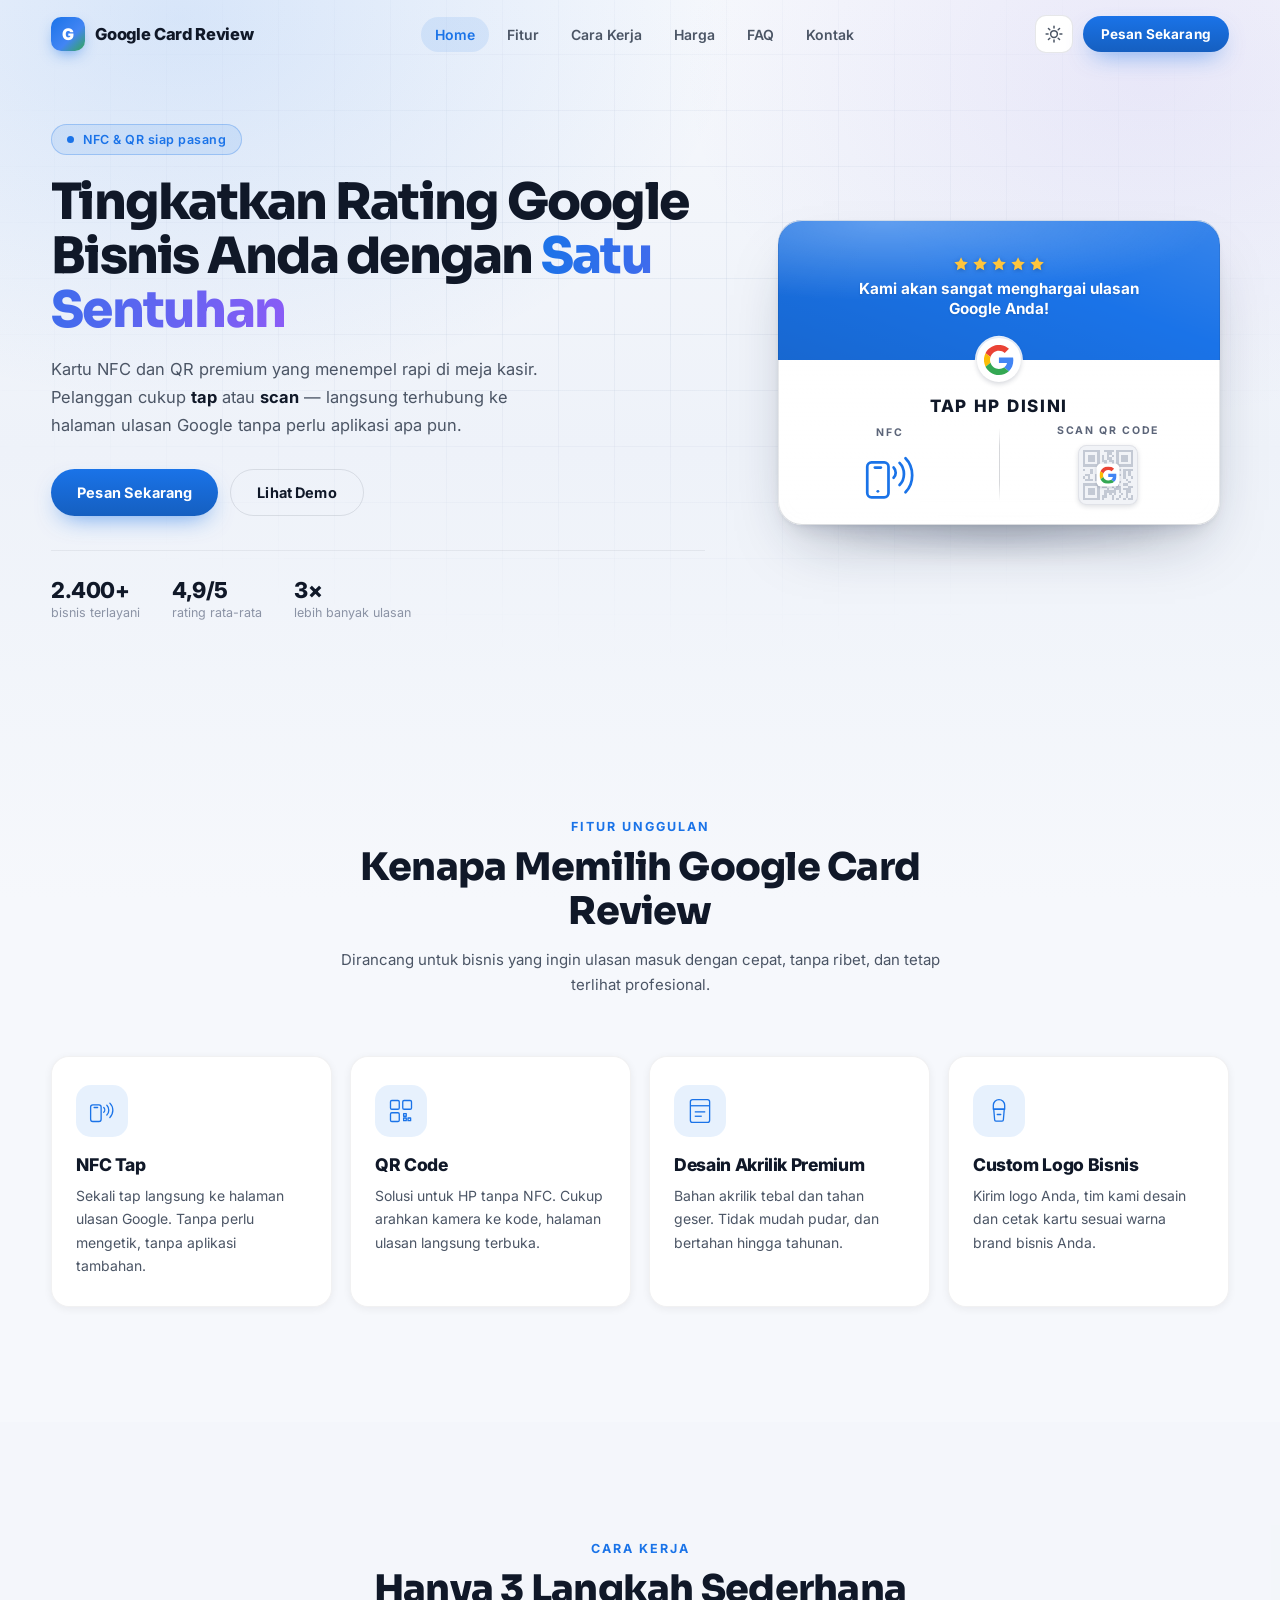
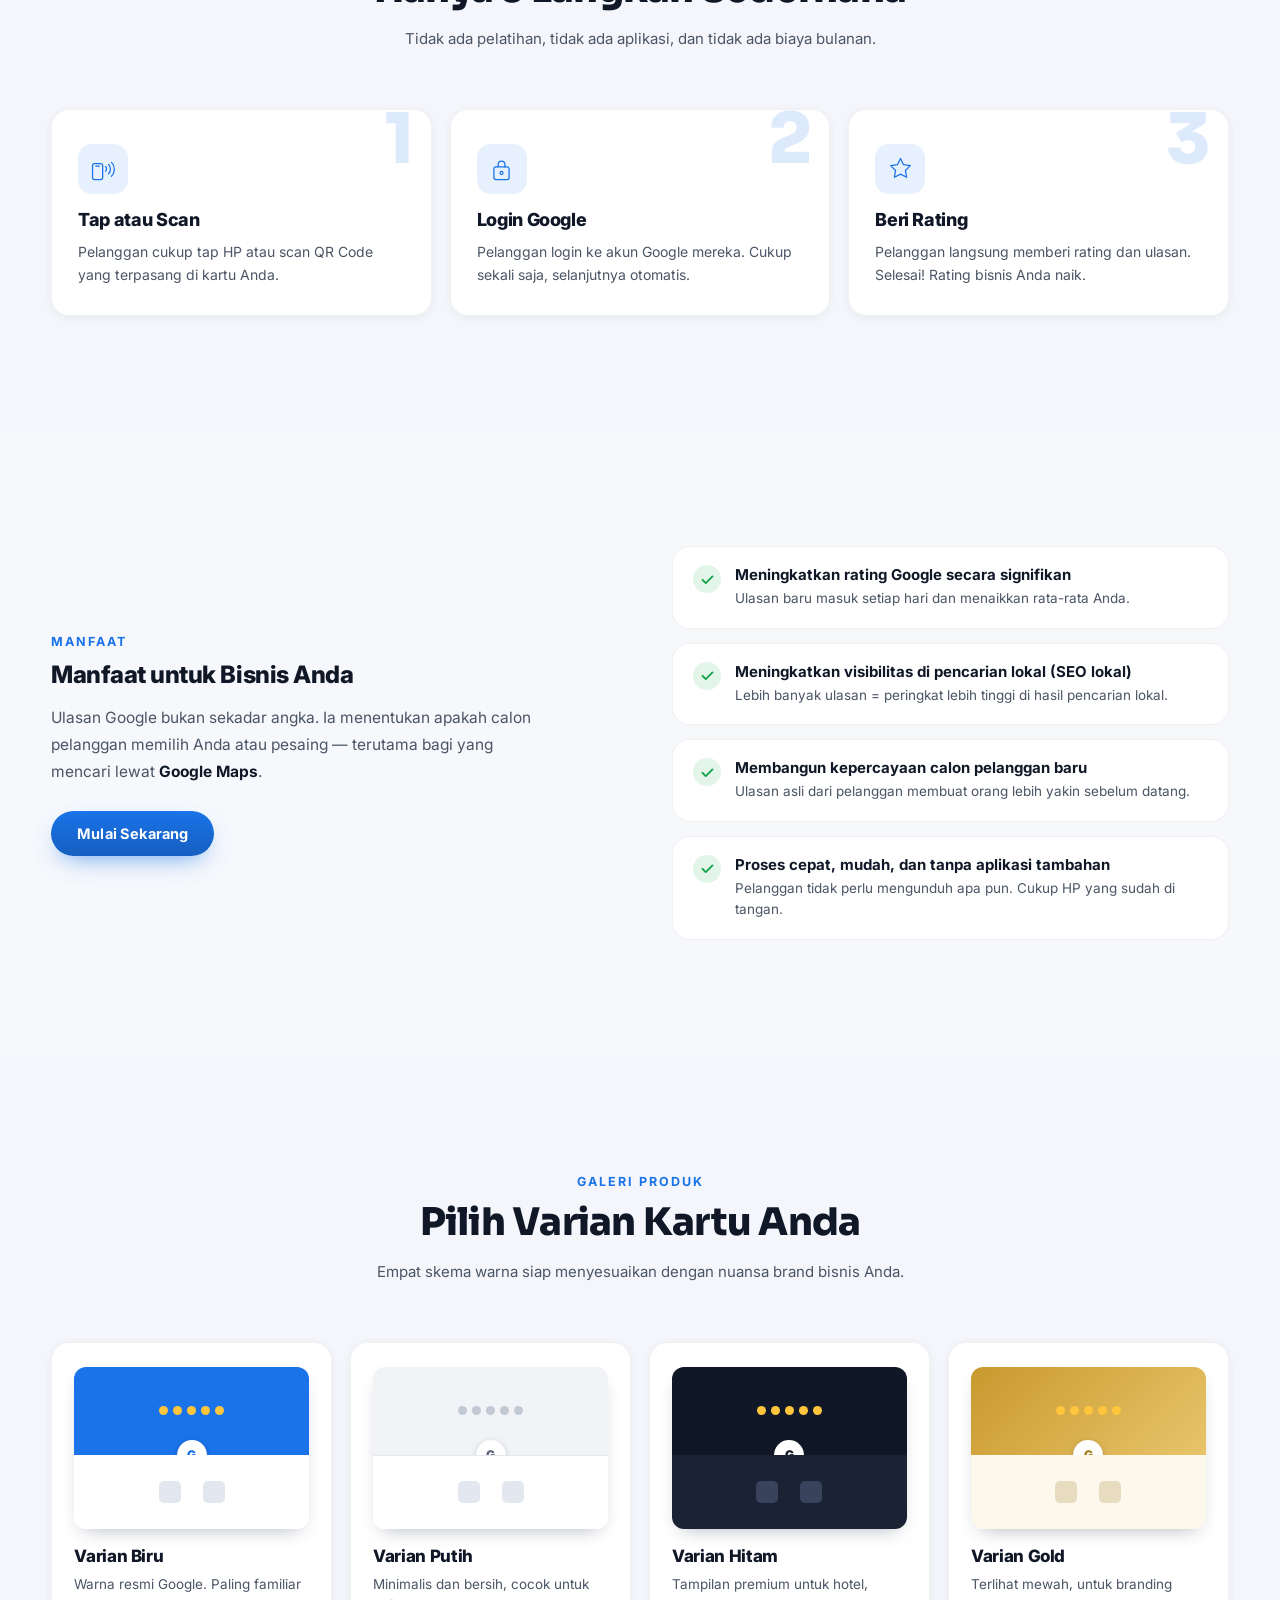
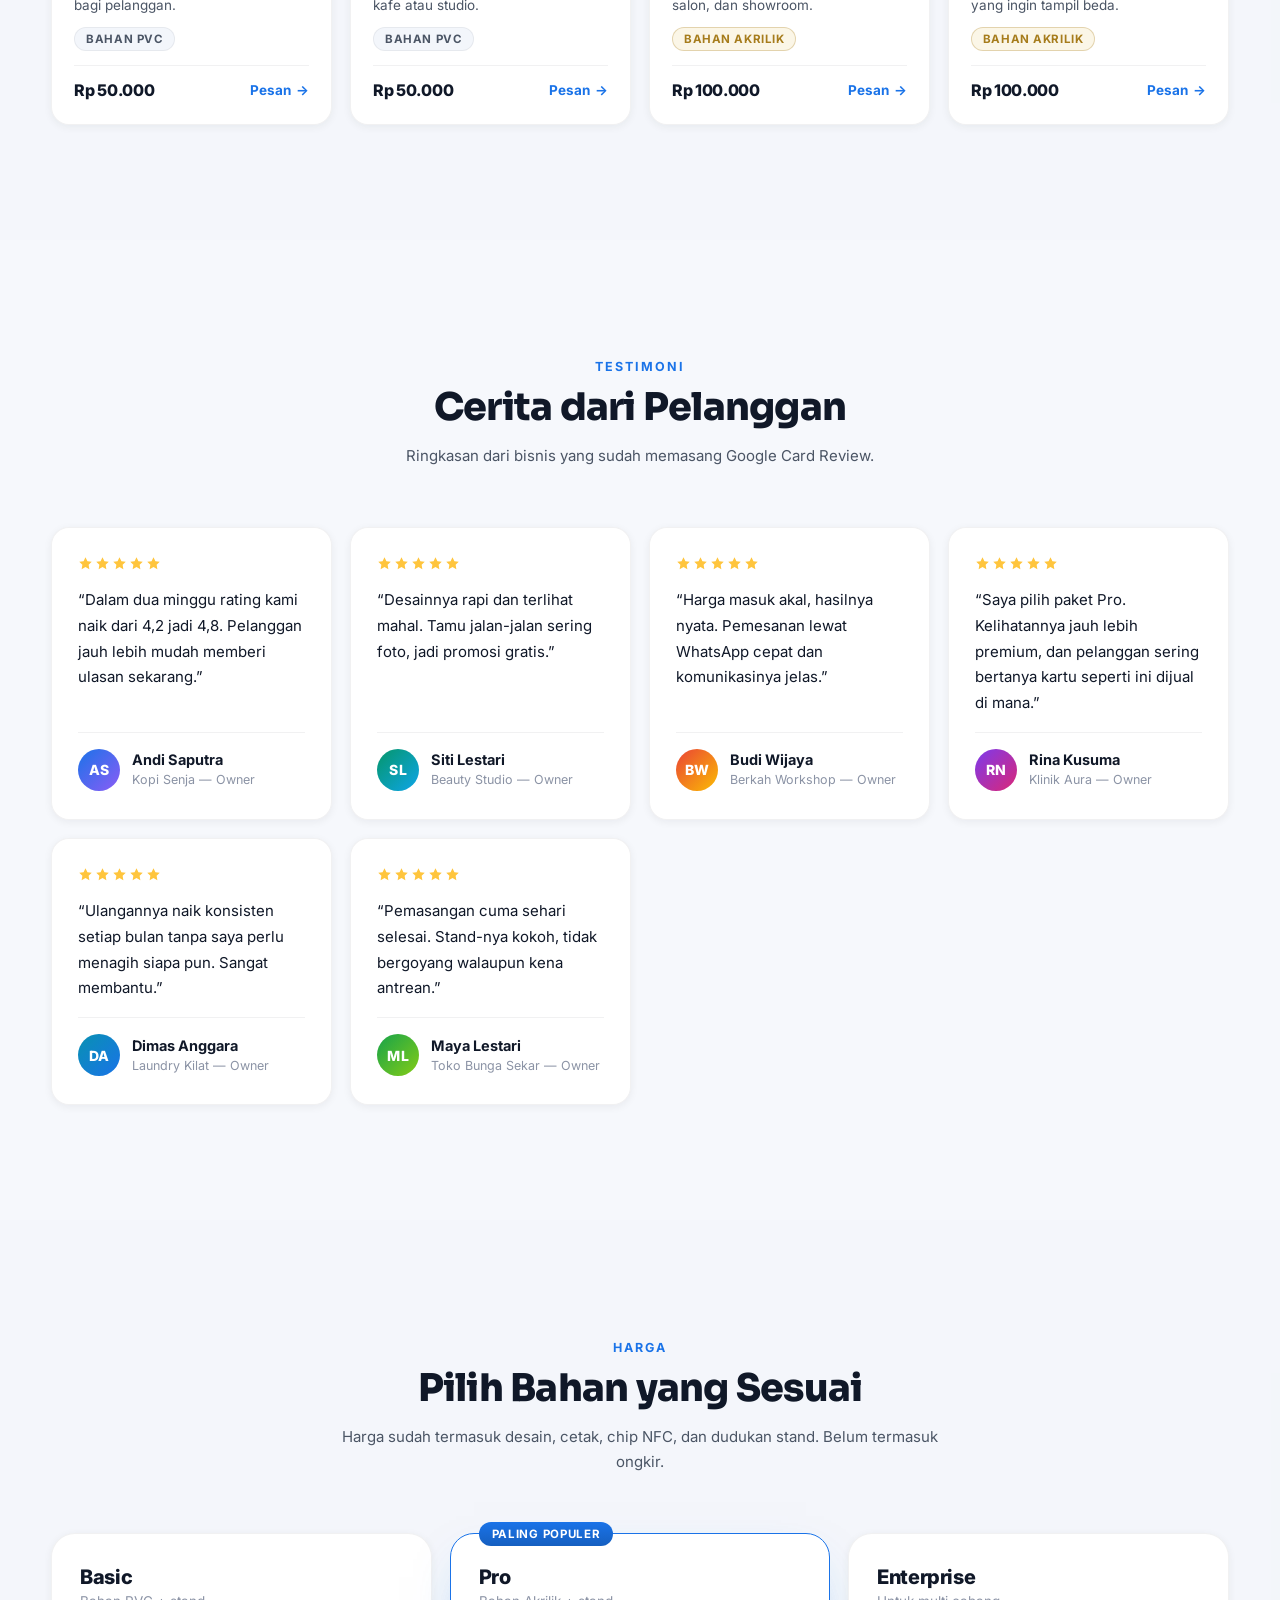
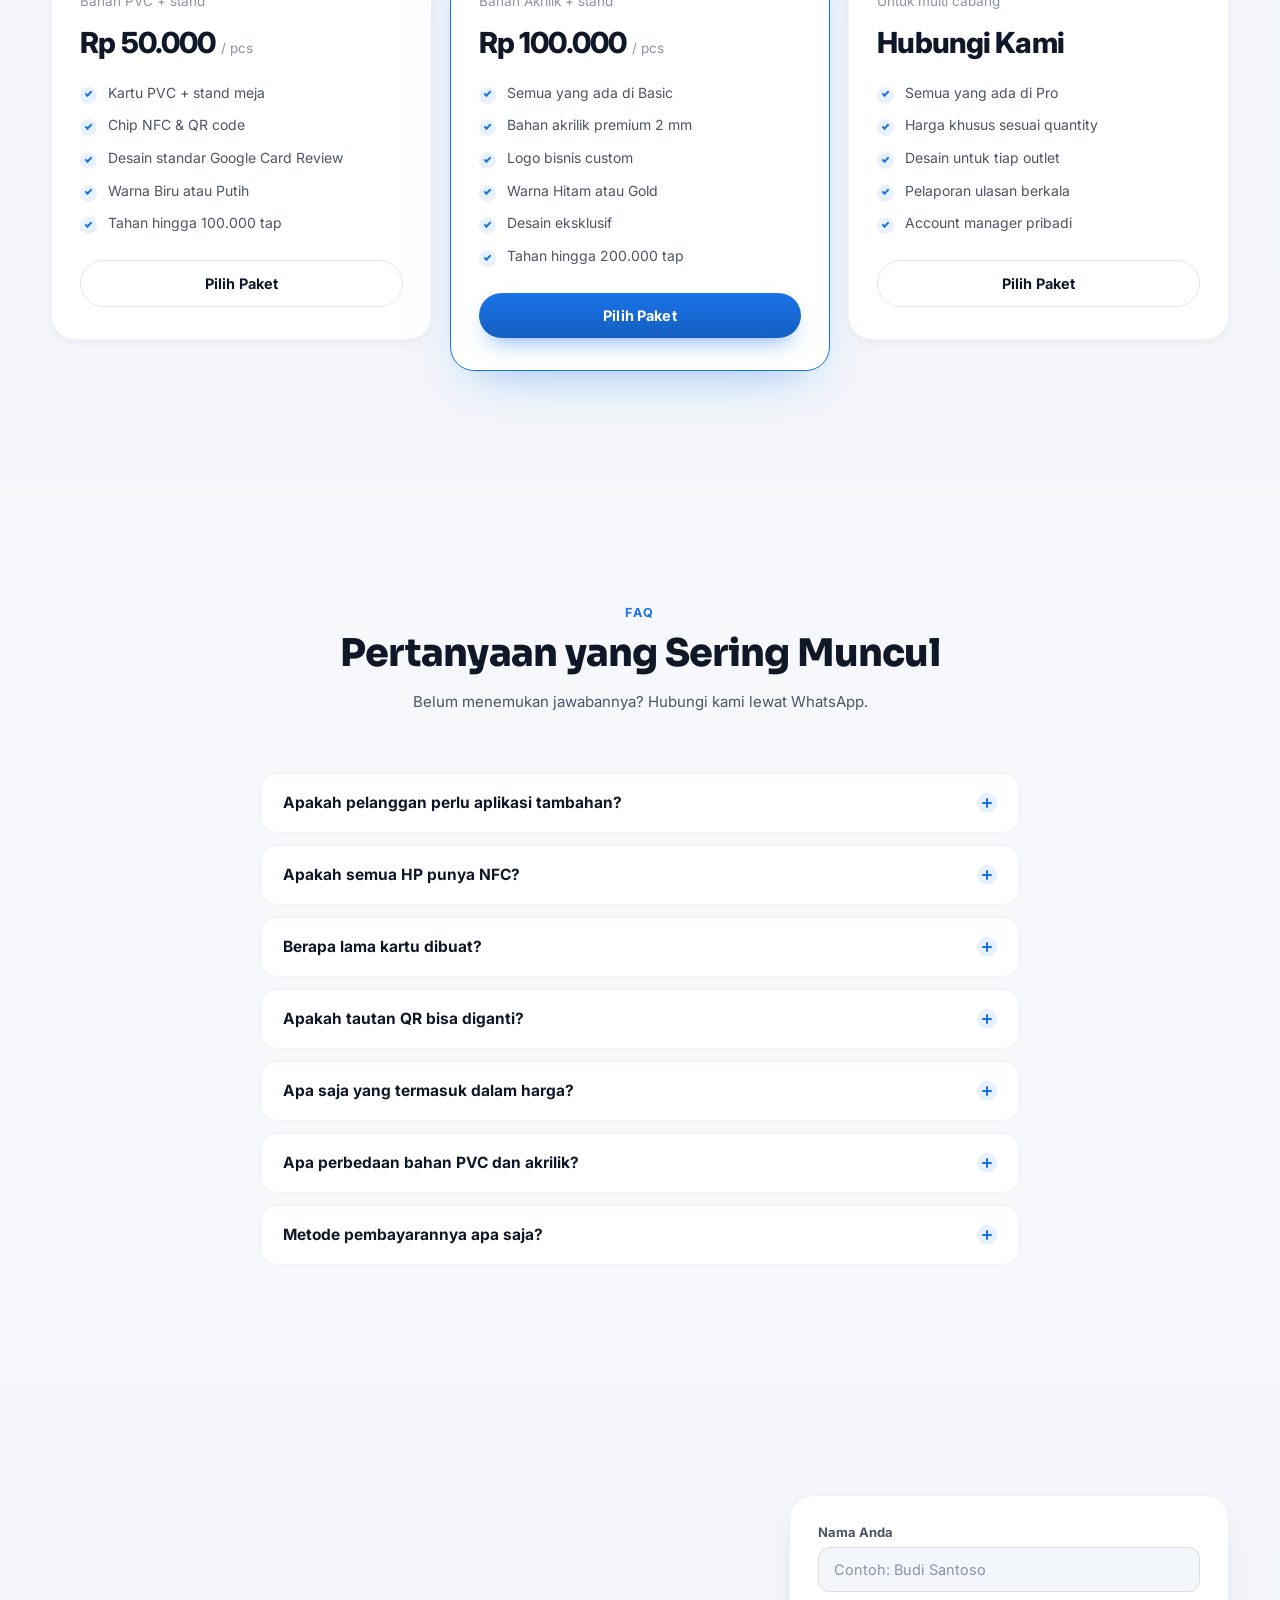
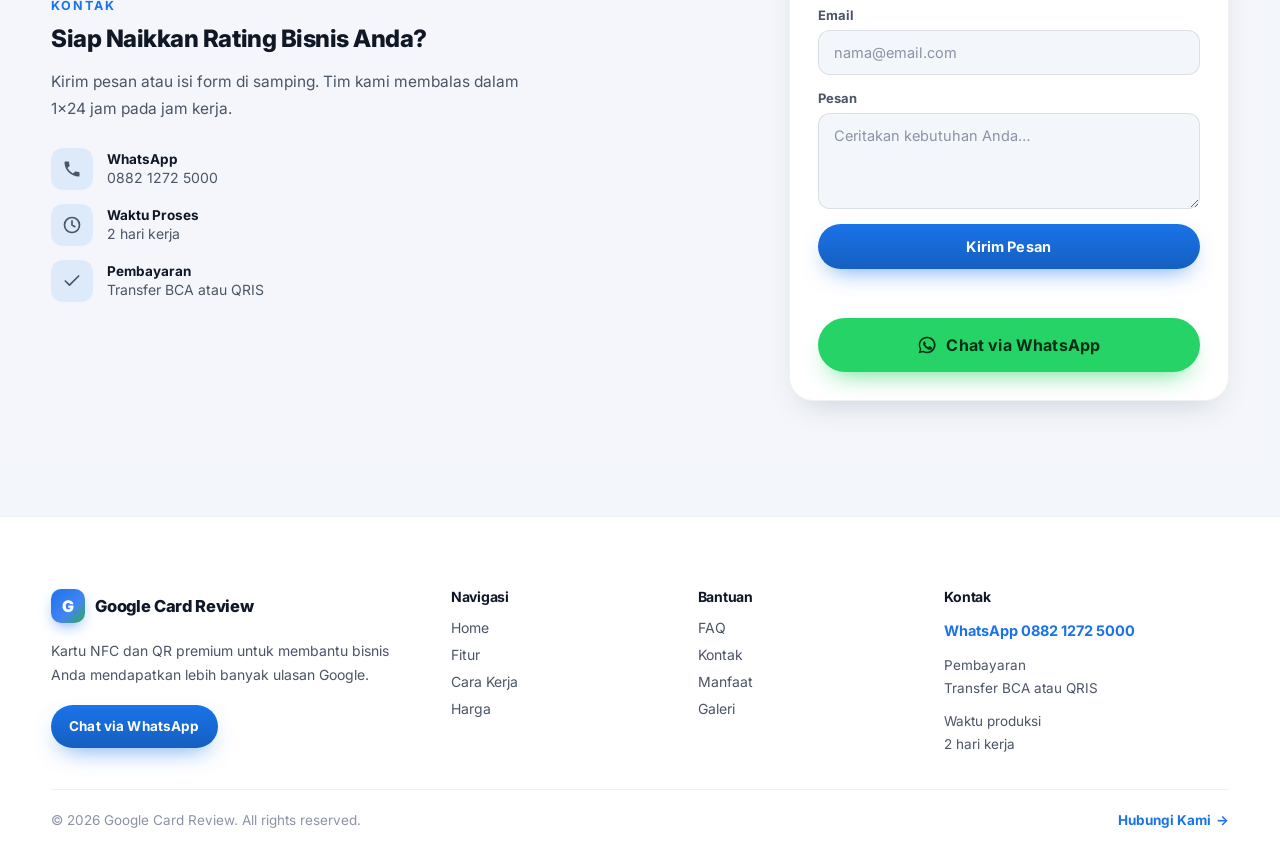
==== index.html @ 57047485 "Add files via upload" ====
<!DOCTYPE html>
<html lang="id" data-theme="light">
<head>
<meta charset="UTF-8" />
<meta name="viewport" content="width=device-width, initial-scale=1" />
<meta name="description" content="Google Card Review — kartu NFC dan QR untuk naikkan rating Google Bisnis Anda dengan satu tap." />
<meta name="theme-color" content="#1a73e8" />
<title>Google Card Review — Tingkatkan Rating Google Bisnis Anda dengan Satu Sentuhan</title>

<link rel="preconnect" href="https://fonts.googleapis.com" />
<link rel="preconnect" href="https://fonts.gstatic.com" crossorigin />
<link href="https://fonts.googleapis.com/css2?family=Inter:wght@400;500;600;700;800;900&family=Sora:wght@600;700;800&display=swap" rel="stylesheet" />
<link rel="stylesheet" href="style.css" />

<!-- Terapkan tema tersimpan sebelum halaman digambar, agar tidak ada kedipan -->
<script>
  (function () {
    try {
      var saved = localStorage.getItem("rc-theme");
      var dark  = window.matchMedia("(prefers-color-scheme: dark)").matches;
      document.documentElement.setAttribute("data-theme", saved || (dark ? "dark" : "light"));
    } catch (e) { /* biarkan default */ }
  })();
</script>
</head>
<body>

<!-- ================== LATAR ================== -->
<div class="bg" aria-hidden="true"><div class="bg__wash"></div><div class="bg__grid"></div></div>

<a class="skip" href="#home">Lompat ke konten utama</a>

<!-- ================== NAVBAR ================== -->
<header class="nav" id="nav">
  <div class="nav__inner">

    <a class="brand" href="#home">
      <span class="brand__mark" aria-hidden="true">G</span>
      <span class="brand__name">Google Card Review</span>
    </a>

    <nav class="nav__menu" id="navMenu" aria-label="Menu utama">
      <a href="#home">Home</a>
      <a href="#fitur">Fitur</a>
      <a href="#cara-kerja">Cara Kerja</a>
      <a href="#harga">Harga</a>
      <a href="#faq">FAQ</a>
      <a href="#kontak">Kontak</a>
    </nav>

    <div class="nav__actions">
      <button class="theme" id="themeToggle" type="button" aria-label="Ganti tema terang/gelap">
        <svg class="theme__sun" viewBox="0 0 24 24" aria-hidden="true">
          <circle cx="12" cy="12" r="4.5"/>
          <path d="M12 1.5v2.6M12 19.9v2.6M22.5 12h-2.6M4.1 12H1.5M19.4 4.6l-1.8 1.8M6.4 17.6l-1.8 1.8M19.4 19.4l-1.8-1.8M6.4 6.4L4.6 4.6"/>
        </svg>
        <svg class="theme__moon" viewBox="0 0 24 24" aria-hidden="true">
          <path d="M21 13.4A9 9 0 1 1 10.6 3a7 7 0 0 0 10.4 10.4z"/>
        </svg>
      </button>

      <a class="btn btn--primary btn--sm nav__cta"
         href="https://wa.me/6288212725000?text=Halo%20Google%20Card%20Review%2C%20saya%20ingin%20memesan%20kartu%20ulasan%20Google."
         target="_blank" rel="noopener">Pesan Sekarang</a>

      <button class="nav__burger" id="navBurger" type="button"
              aria-label="Buka menu" aria-expanded="false" aria-controls="navMenu">
        <span></span><span></span><span></span>
      </button>
    </div>

  </div>
</header>

<main>

<!-- ================== HERO ================== -->
<section class="hero" id="home">
  <div class="wrap hero__grid">

    <div class="hero__copy" data-reveal>
      <span class="tag">
        <span class="tag__dot" aria-hidden="true"></span>
        NFC &amp; QR siap pasang
      </span>

      <h1 class="hero__title">
        Tingkatkan Rating Google Bisnis Anda dengan
        <span class="grad">Satu Sentuhan</span>
      </h1>

      <p class="hero__sub">
        Kartu NFC dan QR premium yang menempel rapi di meja kasir. Pelanggan cukup
        <b>tap</b> atau <b>scan</b> — langsung terhubung ke halaman ulasan Google
        tanpa perlu aplikasi apa pun.
      </p>

      <div class="hero__cta">
        <a class="btn btn--primary"
           href="https://wa.me/6288212725000?text=Halo%20Google%20Card%20Review%2C%20saya%20ingin%20memesan%20kartu%20ulasan%20Google."
           target="_blank" rel="noopener">Pesan Sekarang</a>
        <a class="btn btn--ghost" href="#demo">Lihat Demo</a>
      </div>

      <ul class="hero__stats">
        <li><b>2.400+</b><span>bisnis terlayani</span></li>
        <li><b>4,9/5</b><span>rating rata-rata</span></li>
        <li><b>3×</b><span>lebih banyak ulasan</span></li>
      </ul>
    </div>

    <!-- ---------- KARTU 3D (struktur sama persis dengan versi terverifikasi) ---------- -->
    <div class="hero__stage" id="demo">
      <div class="tilt">
        <article class="card" id="card">
          <span class="cast" id="cast" aria-hidden="true"></span>

          <div class="card__sheet">

            <section class="part part--top">
              <span class="stars" aria-label="Rating 5 dari 5">
                <svg viewBox="0 0 24 24"><path d="M12 2l3.09 6.26L22 9.27l-5 4.87 1.18 6.88L12 17.77l-6.18 3.25L7 14.14 2 9.27l6.91-1.01z"/></svg>
                <svg viewBox="0 0 24 24"><path d="M12 2l3.09 6.26L22 9.27l-5 4.87 1.18 6.88L12 17.77l-6.18 3.25L7 14.14 2 9.27l6.91-1.01z"/></svg>
                <svg viewBox="0 0 24 24"><path d="M12 2l3.09 6.26L22 9.27l-5 4.87 1.18 6.88L12 17.77l-6.18 3.25L7 14.14 2 9.27l6.91-1.01z"/></svg>
                <svg viewBox="0 0 24 24"><path d="M12 2l3.09 6.26L22 9.27l-5 4.87 1.18 6.88L12 17.77l-6.18 3.25L7 14.14 2 9.27l6.91-1.01z"/></svg>
                <svg viewBox="0 0 24 24"><path d="M12 2l3.09 6.26L22 9.27l-5 4.87 1.18 6.88L12 17.77l-6.18 3.25L7 14.14 2 9.27l6.91-1.01z"/></svg>
              </span>
              <p class="lead">Kami akan sangat menghargai ulasan Google Anda!</p>
            </section>

            <span class="gbadge" aria-hidden="true">
              <svg viewBox="0 0 48 48">
                <path fill="#EA4335" d="M24 9.5c3.54 0 6.71 1.22 9.21 3.6l6.85-6.85C35.9 2.38 30.47 0 24 0 14.62 0 6.51 5.38 2.56 13.22l7.98 6.19C12.43 13.72 17.74 9.5 24 9.5z"/>
                <path fill="#4285F4" d="M46.98 24.55c0-1.57-.15-3.09-.38-4.55H24v9.02h12.94c-.58 2.96-2.26 5.48-4.78 7.18l7.73 6C44.45 38.05 46.98 31.91 46.98 24.55z"/>
                <path fill="#FBBC05" d="M10.53 28.59c-.48-1.45-.76-2.99-.76-4.59s.27-3.14.76-4.59l-7.98-6.19C.92 16.46 0 20.12 0 24c0 3.88.92 7.54 2.56 10.78l7.97-6.19z"/>
                <path fill="#34A853" d="M24 48c6.48 0 11.93-2.13 15.91-5.81l-7.73-6c-2.15 1.45-4.92 2.3-8.18 2.3-6.26 0-11.57-4.22-13.47-9.91l-7.98 6.19C6.51 42.62 14.62 48 24 48z"/>
              </svg>
            </span>

            <section class="part part--bottom">
              <h2 class="tap">Tap HP Disini</h2>
              <div class="options">
                <div class="opt">
                  <span class="opt__label">NFC</span>
                  <span class="opt__icon" aria-hidden="true">
                    <svg viewBox="0 0 64 64" fill="none" stroke="currentColor"
                         stroke-width="3.2" stroke-linecap="round" stroke-linejoin="round">
                      <rect x="5" y="17" width="25" height="41" rx="5"/>
                      <path d="M14 23h7"/>
                      <circle cx="17.5" cy="51" r="1.7" fill="currentColor" stroke="none"/>
                      <path d="M36 23c3.3 3.3 3.3 8.7 0 12"/>
                      <path d="M43 17.5c6.9 6.9 6.9 19.1 0 26"/>
                      <path d="M50 12c10.5 10.5 10.5 29.5 0 40"/>
                    </svg>
                  </span>
                </div>

                <span class="options__div" aria-hidden="true"></span>

                <div class="opt">
                  <span class="opt__label">Scan QR Code</span>
                  <span class="qr">
                    <svg class="qr__art" viewBox="0 0 21 21" shape-rendering="crispEdges" aria-hidden="true">
                      <path fill="currentColor" d="M0 0h1v1h-1zM1 0h1v1h-1zM2 0h1v1h-1zM3 0h1v1h-1zM4 0h1v1h-1zM5 0h1v1h-1zM6 0h1v1h-1zM9 0h1v1h-1zM10 0h1v1h-1zM11 0h1v1h-1zM12 0h1v1h-1zM14 0h1v1h-1zM15 0h1v1h-1zM16 0h1v1h-1zM17 0h1v1h-1zM18 0h1v1h-1zM19 0h1v1h-1zM20 0h1v1h-1zM0 1h1v1h-1zM6 1h1v1h-1zM10 1h1v1h-1zM11 1h1v1h-1zM14 1h1v1h-1zM20 1h1v1h-1zM0 2h1v1h-1zM2 2h1v1h-1zM3 2h1v1h-1zM4 2h1v1h-1zM6 2h1v1h-1zM8 2h1v1h-1zM10 2h1v1h-1zM12 2h1v1h-1zM14 2h1v1h-1zM16 2h1v1h-1zM17 2h1v1h-1zM18 2h1v1h-1zM20 2h1v1h-1zM0 3h1v1h-1zM2 3h1v1h-1zM3 3h1v1h-1zM4 3h1v1h-1zM6 3h1v1h-1zM8 3h1v1h-1zM10 3h1v1h-1zM11 3h1v1h-1zM14 3h1v1h-1zM16 3h1v1h-1zM17 3h1v1h-1zM18 3h1v1h-1zM20 3h1v1h-1zM0 4h1v1h-1zM2 4h1v1h-1zM3 4h1v1h-1zM4 4h1v1h-1zM6 4h1v1h-1zM8 4h1v1h-1zM9 4h1v1h-1zM11 4h1v1h-1zM12 4h1v1h-1zM14 4h1v1h-1zM16 4h1v1h-1zM17 4h1v1h-1zM18 4h1v1h-1zM20 4h1v1h-1zM0 5h1v1h-1zM6 5h1v1h-1zM9 5h1v1h-1zM12 5h1v1h-1zM14 5h1v1h-1zM20 5h1v1h-1zM0 6h1v1h-1zM1 6h1v1h-1zM2 6h1v1h-1zM3 6h1v1h-1zM4 6h1v1h-1zM5 6h1v1h-1zM6 6h1v1h-1zM8 6h1v1h-1zM10 6h1v1h-1zM12 6h1v1h-1zM14 6h1v1h-1zM15 6h1v1h-1zM16 6h1v1h-1zM17 6h1v1h-1zM18 6h1v1h-1zM19 6h1v1h-1zM20 6h1v1h-1zM10 7h1v1h-1zM11 7h1v1h-1zM12 7h1v1h-1zM0 8h1v1h-1zM3 8h1v1h-1zM6 8h1v1h-1zM9 8h1v1h-1zM10 8h1v1h-1zM12 8h1v1h-1zM13 8h1v1h-1zM14 8h1v1h-1zM15 8h1v1h-1zM17 8h1v1h-1zM18 8h1v1h-1zM19 8h1v1h-1zM20 8h1v1h-1zM3 9h1v1h-1zM7 9h1v1h-1zM8 9h1v1h-1zM9 9h1v1h-1zM10 9h1v1h-1zM13 9h1v1h-1zM17 9h1v1h-1zM19 9h1v1h-1zM1 10h1v1h-1zM2 10h1v1h-1zM5 10h1v1h-1zM6 10h1v1h-1zM8 10h1v1h-1zM13 10h1v1h-1zM14 10h1v1h-1zM15 10h1v1h-1zM17 10h1v1h-1zM19 10h1v1h-1zM0 11h1v1h-1zM2 11h1v1h-1zM5 11h1v1h-1zM8 11h1v1h-1zM10 11h1v1h-1zM13 11h1v1h-1zM17 11h1v1h-1zM20 11h1v1h-1zM1 12h1v1h-1zM2 12h1v1h-1zM3 12h1v1h-1zM5 12h1v1h-1zM6 12h1v1h-1zM7 12h1v1h-1zM10 12h1v1h-1zM12 12h1v1h-1zM13 12h1v1h-1zM18 12h1v1h-1zM11 13h1v1h-1zM12 13h1v1h-1zM13 13h1v1h-1zM15 13h1v1h-1zM19 13h1v1h-1zM0 14h1v1h-1zM1 14h1v1h-1zM2 14h1v1h-1zM3 14h1v1h-1zM4 14h1v1h-1zM5 14h1v1h-1zM6 14h1v1h-1zM8 14h1v1h-1zM9 14h1v1h-1zM13 14h1v1h-1zM14 14h1v1h-1zM17 14h1v1h-1zM18 14h1v1h-1zM0 15h1v1h-1zM6 15h1v1h-1zM8 15h1v1h-1zM9 15h1v1h-1zM12 15h1v1h-1zM14 15h1v1h-1zM15 15h1v1h-1zM19 15h1v1h-1zM20 15h1v1h-1zM0 16h1v1h-1zM2 16h1v1h-1zM3 16h1v1h-1zM4 16h1v1h-1zM6 16h1v1h-1zM10 16h1v1h-1zM13 16h1v1h-1zM14 16h1v1h-1zM15 16h1v1h-1zM17 16h1v1h-1zM18 16h1v1h-1zM19 16h1v1h-1zM0 17h1v1h-1zM2 17h1v1h-1zM3 17h1v1h-1zM4 17h1v1h-1zM6 17h1v1h-1zM9 17h1v1h-1zM10 17h1v1h-1zM11 17h1v1h-1zM12 17h1v1h-1zM13 17h1v1h-1zM15 17h1v1h-1zM18 17h1v1h-1zM19 17h1v1h-1zM0 18h1v1h-1zM2 18h1v1h-1zM3 18h1v1h-1zM4 18h1v1h-1zM6 18h1v1h-1zM9 18h1v1h-1zM11 18h1v1h-1zM13 18h1v1h-1zM16 18h1v1h-1zM18 18h1v1h-1zM0 19h1v1h-1zM6 19h1v1h-1zM8 19h1v1h-1zM9 19h1v1h-1zM12 19h1v1h-1zM15 19h1v1h-1zM18 19h1v1h-1zM20 19h1v1h-1zM0 20h1v1h-1zM1 20h1v1h-1zM2 20h1v1h-1zM3 20h1v1h-1zM4 20h1v1h-1zM5 20h1v1h-1zM6 20h1v1h-1zM8 20h1v1h-1zM12 20h1v1h-1zM14 20h1v1h-1zM17 20h1v1h-1zM19 20h1v1h-1zM20 20h1v1h-1z"/>
                    </svg>
                    <span class="qr__logo" aria-hidden="true">
                      <svg viewBox="0 0 48 48">
                        <path fill="#EA4335" d="M24 9.5c3.54 0 6.71 1.22 9.21 3.6l6.85-6.85C35.9 2.38 30.47 0 24 0 14.62 0 6.51 5.38 2.56 13.22l7.98 6.19C12.43 13.72 17.74 9.5 24 9.5z"/>
                        <path fill="#4285F4" d="M46.98 24.55c0-1.57-.15-3.09-.38-4.55H24v9.02h12.94c-.58 2.96-2.26 5.48-4.78 7.18l7.73 6C44.45 38.05 46.98 31.91 46.98 24.55z"/>
                        <path fill="#FBBC05" d="M10.53 28.59c-.48-1.45-.76-2.99-.76-4.59s.27-3.14.76-4.59l-7.98-6.19C.92 16.46 0 20.12 0 24c0 3.88.92 7.54 2.56 10.78l7.97-6.19z"/>
                        <path fill="#34A853" d="M24 48c6.48 0 11.93-2.13 15.91-5.81l-7.73-6c-2.15 1.45-4.92 2.3-8.18 2.3-6.26 0-11.57-4.22-13.47-9.91l-7.98 6.19C6.51 42.62 14.62 48 24 48z"/>
                      </svg>
                    </span>
                  </span>
                </div>
              </div>
            </section>

          </div>

          <span class="glare" aria-hidden="true"></span>
          <span class="edge"  aria-hidden="true"></span>
        </article>
      </div>
    </div>

  </div>
</section>


<!-- ================== FITUR ================== -->
<section class="section" id="fitur">
  <div class="wrap">
    <header class="sec-head" data-reveal>
      <span class="sec-kicker">Fitur Unggulan</span>
      <h2>Kenapa Memilih Google Card Review</h2>
      <p>Dirancang untuk bisnis yang ingin ulasan masuk dengan cepat, tanpa ribet, dan tetap terlihat profesional.</p>
    </header>

    <div class="cards-4">
      <article class="fcard" data-reveal>
        <span class="fcard__icon" aria-hidden="true">
          <svg viewBox="0 0 64 64" fill="none" stroke="currentColor" stroke-width="3" stroke-linecap="round" stroke-linejoin="round">
            <rect x="6" y="18" width="24" height="38" rx="5"/><path d="M14 24h8"/>
            <path d="M36 24c3 3 3 8 0 11"/><path d="M43 19c6 6 6 16 0 22"/><path d="M50 14c9 9 9 24 0 33"/>
          </svg>
        </span>
        <h3>NFC Tap</h3>
        <p>Sekali tap langsung ke halaman ulasan Google. Tanpa perlu mengetik, tanpa aplikasi tambahan.</p>
      </article>

      <article class="fcard" data-reveal data-delay="1">
        <span class="fcard__icon" aria-hidden="true">
          <svg viewBox="0 0 64 64" fill="none" stroke="currentColor" stroke-width="3" stroke-linejoin="round">
            <rect x="8" y="8" width="20" height="20" rx="3"/><rect x="36" y="8" width="20" height="20" rx="3"/>
            <rect x="8" y="36" width="20" height="20" rx="3"/>
            <rect x="38" y="38" width="6" height="6"/><rect x="48" y="48" width="6" height="6"/><rect x="38" y="48" width="6" height="6"/>
          </svg>
        </span>
        <h3>QR Code</h3>
        <p>Solusi untuk HP tanpa NFC. Cukup arahkan kamera ke kode, halaman ulasan langsung terbuka.</p>
      </article>

      <article class="fcard" data-reveal data-delay="2">
        <span class="fcard__icon" aria-hidden="true">
          <svg viewBox="0 0 64 64" fill="none" stroke="currentColor" stroke-width="3" stroke-linejoin="round">
            <rect x="10" y="6" width="44" height="52" rx="5"/><path d="M10 20h44"/><path d="M20 34h24"/><path d="M20 44h16"/>
          </svg>
        </span>
        <h3>Desain Akrilik Premium</h3>
        <p>Bahan akrilik tebal dan tahan geser. Tidak mudah pudar, dan bertahan hingga tahunan.</p>
      </article>

      <article class="fcard" data-reveal data-delay="3">
        <span class="fcard__icon" aria-hidden="true">
          <svg viewBox="0 0 64 64" fill="none" stroke="currentColor" stroke-width="3" stroke-linecap="round" stroke-linejoin="round">
            <path d="M32 6a13 13 0 0 1 13 13v9h-26v-9A13 13 0 0 1 32 6z"/><path d="M20 28h24l-2 24a3 3 0 0 1-3 3H25a3 3 0 0 1-3-3z"/>
            <path d="M28 40h8"/>
          </svg>
        </span>
        <h3>Custom Logo Bisnis</h3>
        <p>Kirim logo Anda, tim kami desain dan cetak kartu sesuai warna brand bisnis Anda.</p>
      </article>
    </div>
  </div>
</section>


<!-- ================== CARA KERJA ================== -->
<section class="section section--alt" id="cara-kerja">
  <div class="wrap">
    <header class="sec-head" data-reveal>
      <span class="sec-kicker">Cara Kerja</span>
      <h2>Hanya 3 Langkah Sederhana</h2>
      <p>Tidak ada pelatihan, tidak ada aplikasi, dan tidak ada biaya bulanan.</p>
    </header>

    <ol class="steps">
      <li class="step" data-reveal>
        <span class="step__num">1</span>
        <span class="step__icon" aria-hidden="true">
          <svg viewBox="0 0 64 64" fill="none" stroke="currentColor" stroke-width="3" stroke-linecap="round" stroke-linejoin="round">
            <rect x="6" y="18" width="24" height="38" rx="5"/><path d="M14 24h8"/>
            <path d="M37 25c3 3 3 8 0 11"/><path d="M44 20c6 6 6 16 0 22"/><path d="M51 15c9 9 9 24 0 33"/>
          </svg>
        </span>
        <h3>Tap atau Scan</h3>
        <p>Pelanggan cukup tap HP atau scan QR Code yang terpasang di kartu Anda.</p>
      </li>

      <li class="step" data-reveal data-delay="1">
        <span class="step__num">2</span>
        <span class="step__icon" aria-hidden="true">
          <svg viewBox="0 0 64 64" fill="none" stroke="currentColor" stroke-width="3" stroke-linecap="round" stroke-linejoin="round">
            <rect x="14" y="26" width="36" height="30" rx="5"/><path d="M24 26v-6a8 8 0 0 1 16 0v6"/><circle cx="32" cy="40" r="3.5"/>
          </svg>
        </span>
        <h3>Login Google</h3>
        <p>Pelanggan login ke akun Google mereka. Cukup sekali saja, selanjutnya otomatis.</p>
      </li>

      <li class="step" data-reveal data-delay="2">
        <span class="step__num">3</span>
        <span class="step__icon" aria-hidden="true">
          <svg viewBox="0 0 64 64" fill="none" stroke="currentColor" stroke-width="3" stroke-linecap="round" stroke-linejoin="round">
            <path d="M32 6l7.2 14.6 16.1 2.3-11.7 11.4 2.8 16.1L32 43.1 17.6 50.4l2.8-16.1L8.7 22.9l16.1-2.3z"/>
          </svg>
        </span>
        <h3>Beri Rating</h3>
        <p>Pelanggan langsung memberi rating dan ulasan. Selesai! Rating bisnis Anda naik.</p>
      </li>
    </ol>
  </div>
</section>


<!-- ================== MANFAAT ================== -->
<section class="section" id="manfaat">
  <div class="wrap">
    <div class="split">
      <div data-reveal>
        <span class="sec-kicker">Manfaat</span>
        <h2>Manfaat untuk Bisnis Anda</h2>
        <p class="lead-p">Ulasan Google bukan sekadar angka. Ia menentukan apakah calon pelanggan memilih Anda atau pesaing — terutama bagi yang mencari lewat <b>Google Maps</b>.</p>
        <a class="btn btn--primary" href="https://wa.me/6288212725000?text=Halo%20Google%20Card%20Review%2C%20saya%20ingin%20meningkatkan%20rating%20bisnis%20saya."
           target="_blank" rel="noopener">Mulai Sekarang</a>
      </div>

      <ul class="checks" data-reveal data-delay="1">
        <li>
          <span class="checks__mark" aria-hidden="true">
            <svg viewBox="0 0 24 24" fill="none" stroke="currentColor" stroke-width="3" stroke-linecap="round" stroke-linejoin="round"><path d="M4 12.5l5.2 5.2L20 7"/></svg>
          </span>
          <div><b>Meningkatkan rating Google secara signifikan</b><p>Ulasan baru masuk setiap hari dan menaikkan rata-rata Anda.</p></div>
        </li>
        <li>
          <span class="checks__mark" aria-hidden="true">
            <svg viewBox="0 0 24 24" fill="none" stroke="currentColor" stroke-width="3" stroke-linecap="round" stroke-linejoin="round"><path d="M4 12.5l5.2 5.2L20 7"/></svg>
          </span>
          <div><b>Meningkatkan visibilitas di pencarian lokal (SEO lokal)</b><p>Lebih banyak ulasan = peringkat lebih tinggi di hasil pencarian lokal.</p></div>
        </li>
        <li>
          <span class="checks__mark" aria-hidden="true">
            <svg viewBox="0 0 24 24" fill="none" stroke="currentColor" stroke-width="3" stroke-linecap="round" stroke-linejoin="round"><path d="M4 12.5l5.2 5.2L20 7"/></svg>
          </span>
          <div><b>Membangun kepercayaan calon pelanggan baru</b><p>Ulasan asli dari pelanggan membuat orang lebih yakin sebelum datang.</p></div>
        </li>
        <li>
          <span class="checks__mark" aria-hidden="true">
            <svg viewBox="0 0 24 24" fill="none" stroke="currentColor" stroke-width="3" stroke-linecap="round" stroke-linejoin="round"><path d="M4 12.5l5.2 5.2L20 7"/></svg>
          </span>
          <div><b>Proses cepat, mudah, dan tanpa aplikasi tambahan</b><p>Pelanggan tidak perlu mengunduh apa pun. Cukup HP yang sudah di tangan.</p></div>
        </li>
      </ul>
    </div>
  </div>
</section>


<!-- ================== GALERI ================== -->
<section class="section section--alt" id="galeri">
  <div class="wrap">
    <header class="sec-head" data-reveal>
      <span class="sec-kicker">Galeri Produk</span>
      <h2>Pilih Varian Kartu Anda</h2>
      <p>Empat skema warna siap menyesuaikan dengan nuansa brand bisnis Anda.</p>
    </header>

    <div class="gallery">
      <article class="gcard gcard--blue" data-reveal>
        <span class="gcard__preview" aria-hidden="true">
          <span class="gcard__top"><i></i><i></i><i></i><i></i><i></i></span>
          <span class="gcard__badge">G</span>
          <span class="gcard__bottom"><b></b><b></b></span>
        </span>
        <h3>Varian Biru</h3>
        <p>Warna resmi Google. Paling familiar bagi pelanggan.</p>
        <span class="gcard__mat">Bahan PVC</span>
        <div class="gcard__foot"><span class="price">Rp 50.000</span>
          <a class="link-wa" href="https://wa.me/6288212725000?text=Halo%20Google%20Card%20Review%2C%20saya%20tertarik%20dengan%20Varian%20Biru."
             target="_blank" rel="noopener">Pesan</a></div>
      </article>

      <article class="gcard gcard--white" data-reveal data-delay="1">
        <span class="gcard__preview" aria-hidden="true">
          <span class="gcard__top"><i></i><i></i><i></i><i></i><i></i></span>
          <span class="gcard__badge">G</span>
          <span class="gcard__bottom"><b></b><b></b></span>
        </span>
        <h3>Varian Putih</h3>
        <p>Minimalis dan bersih, cocok untuk kafe atau studio.</p>
        <span class="gcard__mat">Bahan PVC</span>
        <div class="gcard__foot"><span class="price">Rp 50.000</span>
          <a class="link-wa" href="https://wa.me/6288212725000?text=Halo%20Google%20Card%20Review%2C%20saya%20tertarik%20dengan%20Varian%20Putih."
             target="_blank" rel="noopener">Pesan</a></div>
      </article>

      <article class="gcard gcard--black" data-reveal data-delay="2">
        <span class="gcard__preview" aria-hidden="true">
          <span class="gcard__top"><i></i><i></i><i></i><i></i><i></i></span>
          <span class="gcard__badge">G</span>
          <span class="gcard__bottom"><b></b><b></b></span>
        </span>
        <h3>Varian Hitam</h3>
        <p>Tampilan premium untuk hotel, salon, dan showroom.</p>
        <span class="gcard__mat gcard__mat--plus">Bahan Akrilik</span>
        <div class="gcard__foot"><span class="price">Rp 100.000</span>
          <a class="link-wa" href="https://wa.me/6288212725000?text=Halo%20Google%20Card%20Review%2C%20saya%20tertarik%20dengan%20Varian%20Hitam."
             target="_blank" rel="noopener">Pesan</a></div>
      </article>

      <article class="gcard gcard--gold" data-reveal data-delay="3">
        <span class="gcard__preview" aria-hidden="true">
          <span class="gcard__top"><i></i><i></i><i></i><i></i><i></i></span>
          <span class="gcard__badge">G</span>
          <span class="gcard__bottom"><b></b><b></b></span>
        </span>
        <h3>Varian Gold</h3>
        <p>Terlihat mewah, untuk branding yang ingin tampil beda.</p>
        <span class="gcard__mat gcard__mat--plus">Bahan Akrilik</span>
        <div class="gcard__foot"><span class="price">Rp 100.000</span>
          <a class="link-wa" href="https://wa.me/6288212725000?text=Halo%20Google%20Card%20Review%2C%20saya%20tertarik%20dengan%20Varian%20Gold."
             target="_blank" rel="noopener">Pesan</a></div>
      </article>
    </div>
  </div>
</section>


<!-- ================== TESTIMONI ================== -->
<section class="section" id="testimoni">
  <div class="wrap">
    <header class="sec-head" data-reveal>
      <span class="sec-kicker">Testimoni</span>
      <h2>Cerita dari Pelanggan</h2>
      <p>Ringkasan dari bisnis yang sudah memasang Google Card Review.</p>
    </header>

    <div class="cards-3">
      <figure class="tcard" data-reveal>
        <span class="stars stars--sm" aria-label="5 bintang">
          <svg viewBox="0 0 24 24"><path d="M12 2l3.09 6.26L22 9.27l-5 4.87 1.18 6.88L12 17.77l-6.18 3.25L7 14.14 2 9.27l6.91-1.01z"/></svg>
          <svg viewBox="0 0 24 24"><path d="M12 2l3.09 6.26L22 9.27l-5 4.87 1.18 6.88L12 17.77l-6.18 3.25L7 14.14 2 9.27l6.91-1.01z"/></svg>
          <svg viewBox="0 0 24 24"><path d="M12 2l3.09 6.26L22 9.27l-5 4.87 1.18 6.88L12 17.77l-6.18 3.25L7 14.14 2 9.27l6.91-1.01z"/></svg>
          <svg viewBox="0 0 24 24"><path d="M12 2l3.09 6.26L22 9.27l-5 4.87 1.18 6.88L12 17.77l-6.18 3.25L7 14.14 2 9.27l6.91-1.01z"/></svg>
          <svg viewBox="0 0 24 24"><path d="M12 2l3.09 6.26L22 9.27l-5 4.87 1.18 6.88L12 17.77l-6.18 3.25L7 14.14 2 9.27l6.91-1.01z"/></svg>
        </span>
        <blockquote>“Dalam dua minggu rating kami naik dari 4,2 jadi 4,8. Pelanggan jauh lebih mudah memberi ulasan sekarang.”</blockquote>
        <figcaption>
          <span class="ava" style="--a:#1a73e8;--b:#8b5cf6">AS</span>
          <span><b>Andi Saputra</b><small>Kopi Senja — Owner</small></span>
        </figcaption>
      </figure>

      <figure class="tcard" data-reveal data-delay="1">
        <span class="stars stars--sm" aria-label="5 bintang">
          <svg viewBox="0 0 24 24"><path d="M12 2l3.09 6.26L22 9.27l-5 4.87 1.18 6.88L12 17.77l-6.18 3.25L7 14.14 2 9.27l6.91-1.01z"/></svg>
          <svg viewBox="0 0 24 24"><path d="M12 2l3.09 6.26L22 9.27l-5 4.87 1.18 6.88L12 17.77l-6.18 3.25L7 14.14 2 9.27l6.91-1.01z"/></svg>
          <svg viewBox="0 0 24 24"><path d="M12 2l3.09 6.26L22 9.27l-5 4.87 1.18 6.88L12 17.77l-6.18 3.25L7 14.14 2 9.27l6.91-1.01z"/></svg>
          <svg viewBox="0 0 24 24"><path d="M12 2l3.09 6.26L22 9.27l-5 4.87 1.18 6.88L12 17.77l-6.18 3.25L7 14.14 2 9.27l6.91-1.01z"/></svg>
          <svg viewBox="0 0 24 24"><path d="M12 2l3.09 6.26L22 9.27l-5 4.87 1.18 6.88L12 17.77l-6.18 3.25L7 14.14 2 9.27l6.91-1.01z"/></svg>
        </span>
        <blockquote>“Desainnya rapi dan terlihat mahal. Tamu jalan-jalan sering foto, jadi promosi gratis.”</blockquote>
        <figcaption>
          <span class="ava" style="--a:#059669;--b:#0ea5e9">SL</span>
          <span><b>Siti Lestari</b><small>Beauty Studio — Owner</small></span>
        </figcaption>
      </figure>

      <figure class="tcard" data-reveal data-delay="2">
        <span class="stars stars--sm" aria-label="5 bintang">
          <svg viewBox="0 0 24 24"><path d="M12 2l3.09 6.26L22 9.27l-5 4.87 1.18 6.88L12 17.77l-6.18 3.25L7 14.14 2 9.27l6.91-1.01z"/></svg>
          <svg viewBox="0 0 24 24"><path d="M12 2l3.09 6.26L22 9.27l-5 4.87 1.18 6.88L12 17.77l-6.18 3.25L7 14.14 2 9.27l6.91-1.01z"/></svg>
          <svg viewBox="0 0 24 24"><path d="M12 2l3.09 6.26L22 9.27l-5 4.87 1.18 6.88L12 17.77l-6.18 3.25L7 14.14 2 9.27l6.91-1.01z"/></svg>
          <svg viewBox="0 0 24 24"><path d="M12 2l3.09 6.26L22 9.27l-5 4.87 1.18 6.88L12 17.77l-6.18 3.25L7 14.14 2 9.27l6.91-1.01z"/></svg>
          <svg viewBox="0 0 24 24"><path d="M12 2l3.09 6.26L22 9.27l-5 4.87 1.18 6.88L12 17.77l-6.18 3.25L7 14.14 2 9.27l6.91-1.01z"/></svg>
        </span>
        <blockquote>“Harga masuk akal, hasilnya nyata. Pemesanan lewat WhatsApp cepat dan komunikasinya jelas.”</blockquote>
        <figcaption>
          <span class="ava" style="--a:#ea4335;--b:#fbbc04">BW</span>
          <span><b>Budi Wijaya</b><small>Berkah Workshop — Owner</small></span>
        </figcaption>
      </figure>

      <!--
        CATATAN: testimoni di bawah ini adalah PLACEHOLDER.
        Ganti dengan kutipan + nama pelanggan asli sebelum situs ditayangkan,
        atau minta izin tertulis. Menampilkan ulasan fiktif bertentangan dengan
        UU ITE dan UU No. 20 Tahun 2016 tentang Perlindungan Konsumen.
      -->

      <figure class="tcard" data-reveal data-delay="0">
        <span class="stars stars--sm" aria-label="5 bintang">
          <svg viewBox="0 0 24 24"><path d="M12 2l3.09 6.26L22 9.27l-5 4.87 1.18 6.88L12 17.77l-6.18 3.25L7 14.14 2 9.27l6.91-1.01z"/></svg>
          <svg viewBox="0 0 24 24"><path d="M12 2l3.09 6.26L22 9.27l-5 4.87 1.18 6.88L12 17.77l-6.18 3.25L7 14.14 2 9.27l6.91-1.01z"/></svg>
          <svg viewBox="0 0 24 24"><path d="M12 2l3.09 6.26L22 9.27l-5 4.87 1.18 6.88L12 17.77l-6.18 3.25L7 14.14 2 9.27l6.91-1.01z"/></svg>
          <svg viewBox="0 0 24 24"><path d="M12 2l3.09 6.26L22 9.27l-5 4.87 1.18 6.88L12 17.77l-6.18 3.25L7 14.14 2 9.27l6.91-1.01z"/></svg>
          <svg viewBox="0 0 24 24"><path d="M12 2l3.09 6.26L22 9.27l-5 4.87 1.18 6.88L12 17.77l-6.18 3.25L7 14.14 2 9.27l6.91-1.01z"/></svg>
        </span>
        <blockquote>“Saya pilih paket Pro. Kelihatannya jauh lebih premium, dan pelanggan sering bertanya kartu seperti ini dijual di mana.”</blockquote>
        <figcaption>
          <span class="ava" style="--a:#7c3aed;--b:#db2777">RN</span>
          <span><b>Rina Kusuma</b><small>Klinik Aura — Owner</small></span>
        </figcaption>
      </figure>

      <figure class="tcard" data-reveal data-delay="1">
        <span class="stars stars--sm" aria-label="5 bintang">
          <svg viewBox="0 0 24 24"><path d="M12 2l3.09 6.26L22 9.27l-5 4.87 1.18 6.88L12 17.77l-6.18 3.25L7 14.14 2 9.27l6.91-1.01z"/></svg>
          <svg viewBox="0 0 24 24"><path d="M12 2l3.09 6.26L22 9.27l-5 4.87 1.18 6.88L12 17.77l-6.18 3.25L7 14.14 2 9.27l6.91-1.01z"/></svg>
          <svg viewBox="0 0 24 24"><path d="M12 2l3.09 6.26L22 9.27l-5 4.87 1.18 6.88L12 17.77l-6.18 3.25L7 14.14 2 9.27l6.91-1.01z"/></svg>
          <svg viewBox="0 0 24 24"><path d="M12 2l3.09 6.26L22 9.27l-5 4.87 1.18 6.88L12 17.77l-6.18 3.25L7 14.14 2 9.27l6.91-1.01z"/></svg>
          <svg viewBox="0 0 24 24"><path d="M12 2l3.09 6.26L22 9.27l-5 4.87 1.18 6.88L12 17.77l-6.18 3.25L7 14.14 2 9.27l6.91-1.01z"/></svg>
        </span>
        <blockquote>“Ulangannya naik konsisten setiap bulan tanpa saya perlu menagih siapa pun. Sangat membantu.”</blockquote>
        <figcaption>
          <span class="ava" style="--a:#0891b2;--b:#1a73e8">DA</span>
          <span><b>Dimas Anggara</b><small>Laundry Kilat — Owner</small></span>
        </figcaption>
      </figure>

      <figure class="tcard" data-reveal data-delay="2">
        <span class="stars stars--sm" aria-label="5 bintang">
          <svg viewBox="0 0 24 24"><path d="M12 2l3.09 6.26L22 9.27l-5 4.87 1.18 6.88L12 17.77l-6.18 3.25L7 14.14 2 9.27l6.91-1.01z"/></svg>
          <svg viewBox="0 0 24 24"><path d="M12 2l3.09 6.26L22 9.27l-5 4.87 1.18 6.88L12 17.77l-6.18 3.25L7 14.14 2 9.27l6.91-1.01z"/></svg>
          <svg viewBox="0 0 24 24"><path d="M12 2l3.09 6.26L22 9.27l-5 4.87 1.18 6.88L12 17.77l-6.18 3.25L7 14.14 2 9.27l6.91-1.01z"/></svg>
          <svg viewBox="0 0 24 24"><path d="M12 2l3.09 6.26L22 9.27l-5 4.87 1.18 6.88L12 17.77l-6.18 3.25L7 14.14 2 9.27l6.91-1.01z"/></svg>
          <svg viewBox="0 0 24 24"><path d="M12 2l3.09 6.26L22 9.27l-5 4.87 1.18 6.88L12 17.77l-6.18 3.25L7 14.14 2 9.27l6.91-1.01z"/></svg>
        </span>
        <blockquote>“Pemasangan cuma sehari selesai. Stand-nya kokoh, tidak bergoyang walaupun kena antrean.”</blockquote>
        <figcaption>
          <span class="ava" style="--a:#16a34a;--b:#84cc16">ML</span>
          <span><b>Maya Lestari</b><small>Toko Bunga Sekar — Owner</small></span>
        </figcaption>
      </figure>
    </div>
  </div>
</section>


<!-- ================== HARGA ================== -->
<section class="section section--alt" id="harga">
  <div class="wrap">
    <header class="sec-head" data-reveal>
      <span class="sec-kicker">Harga</span>
      <h2>Pilih Bahan yang Sesuai</h2>
      <p>Harga sudah termasuk desain, cetak, chip NFC, dan dudukan stand. Belum termasuk ongkir.</p>
    </header>

    <div class="plans">

      <article class="plan" data-reveal>
        <h3>Basic</h3>
        <p class="plan__for">Bahan PVC + stand</p>
        <div class="plan__price"><b>Rp 50.000</b><span>/ pcs</span></div>
        <ul class="plan__list">
          <li>Kartu PVC + stand meja</li>
          <li>Chip NFC &amp; QR code</li>
          <li>Desain standar Google Card Review</li>
          <li>Warna Biru atau Putih</li>
          <li>Tahan hingga 100.000 tap</li>
        </ul>
        <a class="btn btn--ghost btn--full"
           href="https://wa.me/6288212725000?text=Halo%20Google%20Card%20Review%2C%20saya%20tertarik%20dengan%20paket%20BASIC%20bahan%20PVC%20Rp50.000."
           target="_blank" rel="noopener">Pilih Paket</a>
      </article>

      <article class="plan plan--hot" data-reveal data-delay="1">
        <span class="plan__flag">Paling Populer</span>
        <h3>Pro</h3>
        <p class="plan__for">Bahan Akrilik + stand</p>
        <div class="plan__price"><b>Rp 100.000</b><span>/ pcs</span></div>
        <ul class="plan__list">
          <li>Semua yang ada di Basic</li>
          <li>Bahan akrilik premium 2 mm</li>
          <li>Logo bisnis custom</li>
          <li>Warna Hitam atau Gold</li>
          <li>Desain eksklusif</li>
          <li>Tahan hingga 200.000 tap</li>
        </ul>
        <a class="btn btn--primary btn--full"
           href="https://wa.me/6288212725000?text=Halo%20Google%20Card%20Review%2C%20saya%20tertarik%20dengan%20paket%20PRO%20bahan%20akrilik%20Rp100.000."
           target="_blank" rel="noopener">Pilih Paket</a>
      </article>

      <article class="plan" data-reveal data-delay="2">
        <h3>Enterprise</h3>
        <p class="plan__for">Untuk multi cabang</p>
        <div class="plan__price"><b>Hubungi Kami</b></div>
        <ul class="plan__list">
          <li>Semua yang ada di Pro</li>
          <li>Harga khusus sesuai quantity</li>
          <li>Desain untuk tiap outlet</li>
          <li>Pelaporan ulasan berkala</li>
          <li>Account manager pribadi</li>
        </ul>
        <a class="btn btn--ghost btn--full"
           href="https://wa.me/6288212725000?text=Halo%20Google%20Card%20Review%2C%20saya%20membutuhkan%20penawaran%20ENTERPRISE."
           target="_blank" rel="noopener">Pilih Paket</a>
      </article>

    </div>
  </div>
</section>


<!-- ================== FAQ ================== -->
<section class="section" id="faq">
  <div class="wrap wrap--narrow">
    <header class="sec-head" data-reveal>
      <span class="sec-kicker">FAQ</span>
      <h2>Pertanyaan yang Sering Muncul</h2>
      <p>Belum menemukan jawabannya? Hubungi kami lewat WhatsApp.</p>
    </header>

    <div class="faq" data-reveal>
      <details class="faq__item">
        <summary>Apakah pelanggan perlu aplikasi tambahan?<span class="faq__ico" aria-hidden="true"></span></summary>
        <div class="faq__body"><p>Tidak. Pelanggan hanya membutuhkan ponsel dan koneksi internet. Untuk NFC cukup tap, untuk QR cukup arahkan kamera. Tidak ada aplikasi yang perlu diunduh.</p></div>
      </details>

      <details class="faq__item">
        <summary>Apakah semua HP punya NFC?<span class="faq__ico" aria-hidden="true"></span></summary>
        <div class="faq__body"><p>Belum semua. iPhone sejak 7 dan sebagian besar Android terbaru mendukung NFC. Karena itu setiap kartu Google Card Review selalu menyertakan QR code sebagai cadangan.</p></div>
      </details>

      <details class="faq__item">
        <summary>Berapa lama kartu dibuat?<span class="faq__ico" aria-hidden="true"></span></summary>
        <div class="faq__body"><p>2 hari kerja, baik untuk desain standar maupun desain custom dengan logo Anda. Kami akan mengirim preview digital sebelum dicetak.</p></div>
      </details>

      <details class="faq__item">
        <summary>Apakah tautan QR bisa diganti?<span class="faq__ico" aria-hidden="true"></span></summary>
        <div class="faq__body"><p>Bisa. Setiap kartu memiliki ID unik sehingga Anda bisa mengganti tautan tujuan kapan saja tanpa membeli kartu baru. Hubungi kami untuk membantu.</p></div>
      </details>

      <details class="faq__item">
        <summary>Apa saja yang termasuk dalam harga?<span class="faq__ico" aria-hidden="true"></span></summary>
        <div class="faq__body"><p>Setiap harga sudah termasuk kartu, chip NFC, kode QR, dan dudukan stand. Biaya ongkir berada di luar harga dan dihitung sesuai kota tujuan.</p></div>
      </details>

      <details class="faq__item">
        <summary>Apa perbedaan bahan PVC dan akrilik?<span class="faq__ico" aria-hidden="true"></span></summary>
        <div class="faq__body"><p>Paket Basic memakai kartu PVC dengan stand, sudah cukup untuk usage harian di kafe atau warung. Paket Pro memakai akrilik 2 mm yang terlihat lebih premium dan tidak mudah pudar, cocok untuk hotel, salon, atau showroom. Logo custom hanya tersedia di paket Pro.</p></div>
      </details>

      <details class="faq__item">
        <summary>Metode pembayarannya apa saja?<span class="faq__ico" aria-hidden="true"></span></summary>
        <div class="faq__body"><p>Transfer bank BCA atau QRIS. Untuk paket Enterprise kami bisa mengeluarkan invoice resmi untuk perusahaan.</p></div>
      </details>
    </div>
  </div>
</section>


<!-- ================== KONTAK ================== -->
<section class="section section--alt" id="kontak">
  <div class="wrap">
    <div class="split split--contact">

      <div data-reveal>
        <span class="sec-kicker">Kontak</span>
        <h2>Siap Naikkan Rating Bisnis Anda?</h2>
        <p class="lead-p">Kirim pesan atau isi form di samping. Tim kami membalas dalam 1×24 jam pada jam kerja.</p>

        <ul class="contact-list">
          
          <li>
            <span class="contact-list__ico" aria-hidden="true">
              <svg viewBox="0 0 24 24" fill="currentColor"><path d="M6.6 10.8a15.1 15.1 0 0 0 6.6 6.6l2.2-2.2a1 1 0 0 1 1-.25 11.4 11.4 0 0 0 3.6.58 1 1 0 0 1 1 1V20a1 1 0 0 1-1 1A17 17 0 0 1 3 4a1 1 0 0 1 1-1h3.5a1 1 0 0 1 1 1c0 1.25.2 2.46.57 3.6a1 1 0 0 1-.25 1z"/></svg>
            </span>
            <div><b>WhatsApp</b><span>0882 1272 5000</span></div>
          </li>
          
                  <li>
            <span class="contact-list__ico" aria-hidden="true">
              <svg viewBox="0 0 24 24" fill="none" stroke="currentColor" stroke-width="2" stroke-linecap="round" stroke-linejoin="round"><circle cx="12" cy="12" r="9"/><path d="M12 7v5l3.5 2"/></svg>
            </span>
            <div><b>Waktu Proses</b><span>2 hari kerja</span></div>
          </li>
          <li>
            <span class="contact-list__ico" aria-hidden="true">
              <svg viewBox="0 0 24 24" fill="none" stroke="currentColor" stroke-width="2" stroke-linecap="round" stroke-linejoin="round"><path d="M20 6L9 17l-5-5"/></svg>
            </span>
            <div><b>Pembayaran</b><span>Transfer BCA atau QRIS</span></div>
          </li></ul>
      </div>

      <div class="form-card" data-reveal data-delay="1">
        <form class="form" id="contactForm" novalidate>
          <label class="field">
            <span>Nama Anda</span>
            <input type="text" name="nama" placeholder="Contoh: Budi Santoso" required />
          </label>
          <label class="field">
            <span>Email</span>
            <input type="email" name="email" placeholder="nama@email.com" required />
          </label>
          <label class="field">
            <span>Pesan</span>
            <textarea name="pesan" rows="4" placeholder="Ceritakan kebutuhan Anda…" required></textarea>
          </label>
          <button class="btn btn--primary btn--full" type="submit">Kirim Pesan</button>
          <p class="form__note" id="formNote" role="status"></p>
        </form>

        <a class="btn btn--wa btn--full btn--lg"
           href="https://wa.me/6288212725000?text=Halo%20Google%20Card%20Review%2C%20saya%20ingin%20bertanya%20tentang%20kartu%20ulasan%20Google."
           target="_blank" rel="noopener">
          <svg width="20" height="20" viewBox="0 0 24 24" fill="currentColor" aria-hidden="true">
            <path d="M12 2a10 10 0 0 0-8.6 15L2 22l5.2-1.4A10 10 0 1 0 12 2zm0 18.2a8.2 8.2 0 0 1-4.2-1.2l-.3-.2-3.1.8.8-3-.2-.3A8.2 8.2 0 1 1 12 20.2zm4.5-6.1c-.2-.1-1.4-.7-1.6-.8s-.4-.1-.5.1-.6.8-.7 1-.3.2-.5.1a6.7 6.7 0 0 1-3.3-2.9c-.2-.4.2-.4.6-1.2a.5.5 0 0 0 0-.5l-.7-1.7c-.2-.4-.4-.4-.5-.4h-.5a1 1 0 0 0-.7.3 2.9 2.9 0 0 0-.9 2.2 5.1 5.1 0 0 0 1.1 2.7 11.7 11.7 0 0 0 4.5 4 5.1 5.1 0 0 0 3.2.7 2.7 2.7 0 0 0 1.8-1.3 2.2 2.2 0 0 0 .2-1.3c-.1-.1-.3-.2-.5-.3z"/>
          </svg>
          Chat via WhatsApp
        </a>
      </div>

    </div>
  </div>
</section>

</main>

<!-- ================== FOOTER ================== -->
<footer class="foot">
  <div class="wrap">
    <div class="foot__grid">

      <div class="foot__brand">
        <a class="brand" href="#home">
          <span class="brand__mark" aria-hidden="true">G</span>
          <span class="brand__name">Google Card Review</span>
        </a>
        <p>Kartu NFC dan QR premium untuk membantu bisnis Anda mendapatkan lebih banyak ulasan Google.</p>
        <p class="foot__cta">
          <a class="btn btn--primary btn--sm" href="https://wa.me/6288212725000?text=Halo%20Google%20Card%20Review%2C%20saya%20ingin%20bertanya."
             target="_blank" rel="noopener">Chat via WhatsApp</a>
        </p>
      </div>

      <nav class="foot__col" aria-label="Menu footer">
        <h4>Navigasi</h4>
        <a href="#home">Home</a>
        <a href="#fitur">Fitur</a>
        <a href="#cara-kerja">Cara Kerja</a>
        <a href="#harga">Harga</a>
      </nav>

      <nav class="foot__col" aria-label="Bantuan">
        <h4>Bantuan</h4>
        <a href="#faq">FAQ</a>
        <a href="#kontak">Kontak</a>
        <a href="#manfaat">Manfaat</a>
        <a href="#galeri">Galeri</a>
      </nav>

      <div class="foot__col">
        <h4>Kontak</h4>
        <p class="foot__wa">
          <a href="https://wa.me/6288212725000?text=Halo%20Google%20Card%20Review%2C%20saya%20ingin%20bertanya%20tentang%20kartu%20NFC%20dan%20QR."
             target="_blank" rel="noopener">WhatsApp 0882 1272 5000</a>
        </p>
        <p>Pembayaran<br />Transfer BCA atau QRIS</p>
        <p>Waktu produksi<br />2 hari kerja</p>
      </div>

    </div>

    <div class="foot__bar">
      <p>© 2026 Google Card Review. All rights reserved.</p>
      <a class="link-wa" href="https://wa.me/6288212725000?text=Halo%20Google%20Card%20Review%2C%20saya%20ingin%20bertanya."
         target="_blank" rel="noopener">Hubungi Kami</a>
    </div>
  </div>
</footer>

<script src="script.js" defer></script>
</body>
</html>
---- style.css ----
/* ============================================================================
   ReviewCard — Landing page kartu ulasan Google 3D
   style.css

   ATURAN MUTLAK SOAL LEBAR KARTU 3D
   ------------------------------------
   Semua isi .card memakai position:absolute, jadi .card tidak punya konten
   in-flow (min-content = 0). Kalau lebarnya memakai persentase yang
   bergantung pada induk, terjadi dependensi sirkular:

       .tilt (shrink-to-fit)  ->  .card  ->  min(100%, 30em)
                                              ^ 100%-nya belum definite
   hasilnya lebar kartu = 0px dan halaman tampak KOSONG.

   Karena itu width kartu HANYA boleh memakai panjang yang sudah pasti:
       width: var(--card-w)  ->  min(26em, 84vw)
   Dan kolom grid yang menampungnya minimal 460px (lihat .hero__grid).
   JANGAN ganti --card-w dengan persentase.

   Script JS hanya menyentuh transform, glare, dan opacity bayangan.
     Tidak pernah menyentuh opacity/display/width elemen kartu. Reveal juga
     memakai kelas .js-reveal yang hanya ditambahkan JS — kalau JS gagal,
     tidak ada yang tersembunyi.

   Daftar isi
   01. Token  02. Reset  03. Latar  04. Tombol
   05. Navbar  06. Hero  07. Kartu 3D  08. Section  09. Fitur
   10. Langkah  11. Manfaat  12. Galeri  13. Testimoni
   14. Paket  15. FAQ  16. Kontak  17. Footer
   18. Reveal  19. Responsif  20. Reduced motion
   ========================================================================= */


/* ==========================================================================
   01. TOKEN
   ========================================================================== */
:root{
  /* brand */
  --brand:      #1a73e8;
  --brand-600:  #155fc0;
  --brand-soft: rgba(26,115,232,.10);
  --on-brand:   #ffffff;
  --wa:         #25D366;
  --gold:       #ffc53d;
  --ok:         #16a34a;

  /* pemakai */
  --bg:        #f6f8fc;
  --bg-2:      #eef2f9;
  --surface:   #ffffff;
  --surface-2: #f3f6fb;
  --border:    rgba(16,24,40,.10);
  --border-2:  rgba(16,24,40,.06);
  --text:      #101828;
  --text-dim:  #4b5565;
  --text-mute: #8b93a5;

  --shadow-s: 0 2px 8px rgba(16,24,40,.06);
  --shadow-m: 0 14px 34px -14px rgba(16,24,40,.20);
  --shadow-l: 0 32px 64px -28px rgba(16,24,40,.28);

  --nav-h: 68px;
  --wrap: min(1180px, 92vw);
  --r-s: 12px;
  --r-m: 18px;
  --r-l: 24px;
  --ease: cubic-bezier(.2,.8,.2,1);
}

[data-theme="dark"]{
  --bg:        #0a0e17;
  --bg-2:      #0d1320;
  --surface:   #131a28;
  --surface-2: #1a2333;
  --border:    rgba(255,255,255,.11);
  --border-2:  rgba(255,255,255,.06);
  --text:      #e8edf7;
  --text-dim:  #9aa6bd;
  --text-mute: #6b7689;

  --brand-soft: rgba(66,133,244,.16);
  --shadow-s: 0 2px 8px rgba(0,0,0,.4);
  --shadow-m: 0 14px 34px -14px rgba(0,0,0,.6);
  --shadow-l: 0 32px 64px -28px rgba(0,0,0,.7);
}


/* ==========================================================================
   02. RESET & DASAR
   ========================================================================== */
*,*::before,*::after{ box-sizing:border-box; margin:0; padding:0 }

html{ scroll-behavior:smooth; scroll-padding-top:calc(var(--nav-h) + 16px); -webkit-text-size-adjust:100% }

body{
  min-height:100svh;
  font-family:'Inter',system-ui,-apple-system,'Segoe UI',sans-serif;
  background:var(--bg); color:var(--text);
  overflow-x:hidden; -webkit-font-smoothing:antialiased;
  transition:background .35s ease, color .35s ease;
}
svg{ display:block; max-width:100% }
img{ max-width:100%; display:block }
a{ color:inherit; text-decoration:none }
ul,ol{ list-style:none }
button{ font:inherit; color:inherit; background:none; border:0; cursor:pointer }
input,textarea{ font:inherit; color:inherit }
h1,h2,h3,h4{ line-height:1.14; letter-spacing:-.02em; font-weight:800 }
::selection{ background:rgba(66,133,244,.3) }

.skip{
  position:absolute; left:-9999px; top:0; z-index:200;
  background:var(--brand); color:#fff; padding:12px 20px; border-radius:0 0 10px 0;
}
.skip:focus{ left:0 }

.wrap{ width:var(--wrap); margin-inline:auto }
.wrap--narrow{ width:min(760px, 92vw) }


/* ==========================================================================
   03. LATAR
   ========================================================================== */
.bg{ position:fixed; inset:0; z-index:0; pointer-events:none }
.bg__wash{
  position:absolute; inset:0;
  background:
    radial-gradient(900px 620px at 14% 2%,  rgba(26,115,232,.14), transparent 62%),
    radial-gradient(760px 560px at 90% 8%,  rgba(120,90,220,.10), transparent 62%),
    linear-gradient(180deg, var(--bg) 0%, var(--bg-2) 50%, var(--bg) 100%);
  transition:background .35s ease;
}
.bg__grid{
  position:absolute; inset:-2px;
  background-image:
    linear-gradient(rgba(120,140,180,.10) 1px, transparent 1px),
    linear-gradient(90deg,rgba(120,140,180,.10) 1px, transparent 1px);
  background-size:56px 56px;
  -webkit-mask-image:radial-gradient(ellipse 80% 60% at 50% 30%, #000 10%, transparent 72%);
          mask-image:radial-gradient(ellipse 80% 60% at 50% 30%, #000 10%, transparent 72%);
}


/* ==========================================================================
   04. TOMBOL
   ========================================================================== */
.btn{
  display:inline-flex; align-items:center; justify-content:center; gap:9px;
  padding:14px 26px; border-radius:999px;
  font-size:14.5px; font-weight:700; letter-spacing:.01em;
  white-space:nowrap; cursor:pointer;
  transition:transform .25s var(--ease), box-shadow .25s var(--ease),
             background .25s ease, border-color .25s ease, color .25s ease;
}
.btn--sm{ padding:10px 18px; font-size:13.5px }
.btn--lg{ padding:17px 30px; font-size:16px }
.btn--full{ width:100% }

.btn--primary{
  background:linear-gradient(180deg, var(--brand), var(--brand-600));
  color:var(--on-brand);
  box-shadow:0 10px 24px -10px rgba(26,115,232,.7);
}
.btn--primary:hover{ transform:translateY(-2px); box-shadow:0 16px 32px -12px rgba(26,115,232,.8) }
.btn--primary:active{ transform:translateY(0) }

.btn--ghost{
  background:transparent; color:var(--text);
  border:1.5px solid var(--border);
}
.btn--ghost:hover{ border-color:var(--brand); color:var(--brand); background:var(--brand-soft) }

.btn--wa{
  background:var(--wa); color:#052e16;
  box-shadow:0 12px 26px -12px rgba(37,211,102,.8);
}
.btn--wa:hover{ transform:translateY(-2px) }

.link-wa{
  font-size:13.5px; font-weight:700; color:var(--brand);
  display:inline-flex; align-items:center; gap:5px;
}
.link-wa::after{ content:"→"; transition:transform .25s var(--ease) }
.link-wa:hover::after{ transform:translateX(4px) }

.tag{
  display:inline-flex; align-items:center; gap:9px;
  padding:7px 15px; border-radius:999px;
  font-size:12.5px; font-weight:600; letter-spacing:.04em;
  color:var(--brand); background:var(--brand-soft);
  border:1px solid rgba(26,115,232,.28);
}
.tag__dot{
  width:7px; height:7px; border-radius:50%; background:var(--brand);
  box-shadow:0 0 0 0 rgba(26,115,232,.6); animation:pulse 2.2s infinite;
}
@keyframes pulse{ 70%{ box-shadow:0 0 0 8px rgba(26,115,232,0) } 100%{ box-shadow:0 0 0 0 rgba(26,115,232,0) } }


/* ==========================================================================
   05. NAVBAR
   ========================================================================== */
.nav{
  position:fixed; top:0; left:0; right:0; z-index:100;
  transition:background .3s ease, box-shadow .3s ease, border-color .3s ease;
  border-bottom:1px solid transparent;
}
.nav.is-stuck{
  background:color-mix(in srgb, var(--bg) 78%, transparent);
  backdrop-filter:blur(16px) saturate(160%);
  -webkit-backdrop-filter:blur(16px) saturate(160%);
  border-bottom-color:var(--border-2);
  box-shadow:0 6px 24px -18px rgba(0,0,0,.4);
}
.nav__inner{
  width:var(--wrap); margin-inline:auto;
  height:var(--nav-h);
  display:flex; align-items:center; justify-content:space-between; gap:20px;
}

.brand{ display:flex; align-items:center; gap:10px; font-weight:800; letter-spacing:-.02em }
.brand__mark{
  width:34px; height:34px; border-radius:10px; display:grid; place-items:center;
  background:linear-gradient(135deg, var(--brand), #4285F4 60%, #34A853);
  color:#fff; font-size:16px; font-weight:900;
  box-shadow:0 6px 16px -6px rgba(26,115,232,.8);
}
.brand__name{ font-size:16.5px }

.nav__menu{ display:flex; align-items:center; gap:4px }
.nav__menu a{
  padding:9px 14px; border-radius:999px;
  font-size:14px; font-weight:600; color:var(--text-dim);
  transition:color .2s ease, background .2s ease;
}
.nav__menu a:hover{ color:var(--brand); background:var(--brand-soft) }
.nav__menu a.is-active{ color:var(--brand); background:var(--brand-soft) }

.nav__actions{ display:flex; align-items:center; gap:10px }

.theme{
  width:38px; height:38px; border-radius:11px;
  display:grid; place-items:center;
  background:var(--surface); border:1px solid var(--border);
  color:var(--text-dim);
  transition:color .2s, border-color .2s, transform .2s var(--ease);
}
.theme:hover{ color:var(--brand); border-color:var(--brand) }
.theme svg{ width:18px; height:18px; fill:none; stroke:currentColor; stroke-width:2; stroke-linecap:round; stroke-linejoin:round }
.theme__moon{ display:none }
[data-theme="dark"] .theme__sun{ display:none }
[data-theme="dark"] .theme__moon{ display:block }

.nav__burger{
  display:none; width:40px; height:40px; border-radius:11px;
  border:1px solid var(--border); background:var(--surface);
  padding:11px 9px; flex-direction:column; justify-content:space-between;
}
.nav__burger span{ display:block; height:2px; border-radius:2px; background:var(--text); transition:transform .3s var(--ease), opacity .2s }
.nav__burger[aria-expanded="true"] span:nth-child(1){ transform:translateY(7px) rotate(45deg) }
.nav__burger[aria-expanded="true"] span:nth-child(2){ opacity:0 }
.nav__burger[aria-expanded="true"] span:nth-child(3){ transform:translateY(-7px) rotate(-45deg) }


/* ==========================================================================
   06. HERO
   ========================================================================== */
.hero{
  position:relative; z-index:1;
  padding:calc(var(--nav-h) + 56px) 0 80px;
}
.hero__grid{
  display:grid;
  /* kolom kanan minimal 460px supaya kartu 3D (maks 26em = 442px) muat */
  grid-template-columns:minmax(0,1fr) minmax(0,460px);
  gap:clamp(32px,5vw,64px);
  align-items:center;
}
.hero__title{
  font-family:'Sora',sans-serif;
  font-size:clamp(30px,4.4vw,50px);
  letter-spacing:-.035em; line-height:1.08;
  margin:20px 0 18px;
}
.grad{
  background:linear-gradient(100deg, var(--brand), #8b5cf6);
  -webkit-background-clip:text; background-clip:text; color:transparent;
}
.hero__sub{
  font-size:clamp(14.5px,1.5vw,16.5px);
  line-height:1.7; color:var(--text-dim); max-width:52ch;
}
.hero__sub b{ color:var(--text) }
.hero__cta{ display:flex; flex-wrap:wrap; gap:12px; margin:30px 0 34px }

.hero__stats{
  display:flex; flex-wrap:wrap; gap:32px;
  padding-top:26px; border-top:1px solid var(--border-2);
}
.hero__stats li{ display:flex; flex-direction:column; gap:2px }
.hero__stats b{ font-size:22px; font-weight:800; letter-spacing:-.02em; color:var(--text) }
.hero__stats span{ font-size:12.5px; color:var(--text-mute) }

.hero__copy{ min-width:0 }
.hero__stage{ display:grid; place-items:center }


/* ==========================================================================
   07. KARTU 3D  (struktur &Verified dari versi sebelumnya)
   --------------------------------------------------------------------------
   ANGGARAN TINGGI (em, sheet 26em x ~17.9em):
     biru  46% x 17.9 = 8.25em  ; isi 7.71em  -> sisa 0.54em
     putih 54% x 17.9 = 9.68em  ; isi 9.09em  -> sisa 0.59em
   Lencana G di top:46% = tepat batas .part--top.
   Jangan ubah --card-ar tanpa menghitung ulang angka di atas.
   ========================================================================== */
.tilt{
  position:relative;
  width:100%;
  display:grid; place-items:center;
  font-size:clamp(12px, 2.5vw, 17px);
  perspective:1200px;
  perspective-origin:50% 46%;

  /* panjang PASTI (em & vw) — bukan persentase */
  --card-w: min(26em, 84vw);
  --card-ar: 1.45;
}

.card{
  position:relative; z-index:1;
  width:var(--card-w);
  aspect-ratio:var(--card-ar);
  min-height:200px;
  border-radius:clamp(20px, 1.5em, 24px);
  box-shadow:
    0 30px 60px -24px rgba(20,32,60,.36),
    0 12px 26px -14px rgba(20,32,60,.18),
    0 2px 6px -2px rgba(20,32,60,.10);
  transform:rotateX(0deg) rotateY(0deg) scale(1);
  will-change:transform;
  cursor:grab; touch-action:pan-y;
  user-select:none; -webkit-user-select:none;
}
.card.is-drag{ cursor:grabbing }

.card__sheet{
  position:absolute; inset:0;
  display:flex; flex-direction:column;
  border-radius:inherit; overflow:hidden;
  background:rgba(255,255,255,.88);
}

.cast{
  position:absolute; z-index:0;
  left:50%; bottom:-1.2em; width:76%; height:1.6em;
  transform:translate(-50%,0); border-radius:50%;
  background:radial-gradient(ellipse at center,
    rgba(24,36,64,.30), rgba(24,36,64,.10) 55%, rgba(24,36,64,0) 76%);
  filter:blur(14px); pointer-events:none;
  will-change:transform,opacity;
}

.part{ position:relative }

.part--top{
  position:relative; z-index:2;
  flex:0 0 46%;
  display:flex; flex-direction:column;
  align-items:center; justify-content:center; gap:.45em;
  padding:1.25em 1.35em 1.6em;
  background:#1a73e8; text-align:center; overflow:hidden;
}
.part--top::before{
  content:""; position:absolute; inset:0; pointer-events:none;
  background:
    radial-gradient(130% 95% at 24% 2%, rgba(255,255,255,.30), transparent 58%),
    linear-gradient(200deg, rgba(255,255,255,.13), transparent 42%, rgba(0,0,0,.10));
}
.part--top::after{
  content:""; position:absolute; left:0; right:0; top:100%; height:1.15em;
  background:#1a73e8;
  border-radius:0 0 50% 50% / 0 0 100% 100%;
}

.stars{ display:flex; gap:.16em; color:var(--gold) }
.stars svg{ width:.95em; height:.95em; filter:drop-shadow(0 1px 2px rgba(0,40,100,.35)) }
.stars svg path{ fill:currentColor }
.stars--sm{ color:var(--gold); gap:2px }
.stars--sm svg{ width:15px; height:15px; filter:none }

.lead{
  position:relative; max-width:82%;
  font-size:.9em; font-weight:700; line-height:1.28;
  color:#fff; text-shadow:0 1px 2px rgba(10,40,90,.22);
  display:-webkit-box; -webkit-box-orient:vertical; -webkit-line-clamp:3;
  line-clamp:3; overflow:hidden;
}

.gbadge{
  position:absolute; z-index:3; left:50%; top:46%;
  width:2.6em; height:2.6em;
  transform:translate(-50%,-50%);
  display:grid; place-items:center; border-radius:50%;
  background:#fff;
  box-shadow:0 .12em .3em rgba(20,32,60,.18), 0 0 0 .12em rgba(255,255,255,.9);
}
.gbadge svg{ width:68%; height:68% }

.part--bottom{
  position:relative; z-index:1;
  flex:1 1 auto;
  display:flex; flex-direction:column;
  align-items:center; justify-content:center; gap:.5em;
  padding:1.8em 1.35em .9em;
  background:linear-gradient(180deg, rgba(255,255,255,.92), rgba(255,255,255,.78));
  backdrop-filter:blur(10px) saturate(125%);
  -webkit-backdrop-filter:blur(10px) saturate(125%);
}

.tap{
  font-size:1em; font-weight:800; line-height:1.2;
  letter-spacing:.1em; text-transform:uppercase; color:#101828;
  white-space:nowrap;
}

.options{ width:100%; display:flex; align-items:center; justify-content:center; gap:.9em }
.opt{ flex:1 1 0; min-width:0; display:flex; flex-direction:column; align-items:center; gap:.45em }
.opt__label{
  font-size:.62em; font-weight:700; line-height:1.2;
  letter-spacing:.16em; text-transform:uppercase; color:#5b6478; white-space:nowrap;
}
.opt__icon{ display:block; width:3.2em; height:3.2em; color:#1a73e8 }
.opt__icon svg{ width:100%; height:100% }
.options__div{
  flex:0 0 auto; width:1px; align-self:stretch; margin:.2em .25em;
  background:linear-gradient(180deg, transparent, rgba(27,34,51,.18) 25%, rgba(27,34,51,.18) 75%, transparent);
}

.qr{
  position:relative; width:3.5em; height:3.5em; padding:.28em;
  border-radius:.5em; background:#f1f3f7;
  box-shadow:0 .1em .3em rgba(20,32,60,.14), inset 0 0 0 1px rgba(27,34,51,.08);
  display:grid; place-items:center;
}
.qr__art{ width:100%; height:100%; color:#c3c9d4 }
.qr__art path{ fill:currentColor }
.qr__logo{
  position:absolute; left:50%; top:50%; transform:translate(-50%,-50%);
  width:1.35em; height:1.35em; display:grid; place-items:center;
  border-radius:.28em; background:#fff;
  box-shadow:0 .06em .18em rgba(20,32,60,.22);
}
.qr__logo svg{ width:76%; height:76% }

.glare{
  position:absolute; inset:0; z-index:4;
  border-radius:inherit; pointer-events:none; mix-blend-mode:soft-light;
  background:radial-gradient(42% 42% at var(--gx,50%) var(--gy,50%),
    rgba(255,255,255,.95) 0%, rgba(255,255,255,.42) 32%, rgba(255,255,255,0) 68%);
  opacity:var(--go,0);
  transition:opacity .5s ease;
}
.glare::after{
  content:""; position:absolute; inset:0; border-radius:inherit; mix-blend-mode:screen;
  background:linear-gradient(calc(var(--ga,0deg) + 118deg),
    transparent 38%, rgba(255,255,255,.32) 48%, rgba(255,255,255,.05) 55%, transparent 64%);
}
.edge{
  position:absolute; inset:0; z-index:5; border-radius:inherit; pointer-events:none;
  box-shadow:
    inset 0 0 0 1px rgba(27,34,51,.10),
    inset 0 1px 0 0 rgba(255,255,255,.85),
    inset 0 -1px 0 0 rgba(27,34,51,.06);
}


/* ==========================================================================
   08. SECTION
   ========================================================================== */
.section{ position:relative; z-index:1; padding:clamp(64px,9vw,116px) 0 }
.section--alt{ background:color-mix(in srgb, var(--surface-2) 62%, transparent) }

.sec-head{ max-width:640px; margin:0 auto clamp(36px,5vw,58px); text-align:center }
.sec-kicker{
  display:inline-block; margin-bottom:12px;
  font-size:12.5px; font-weight:700; letter-spacing:.16em; text-transform:uppercase;
  color:var(--brand);
}
.sec-head h2{ font-family:'Sora',sans-serif; font-size:clamp(24px,3.4vw,38px) }
.sec-head p{ margin-top:14px; font-size:15px; line-height:1.7; color:var(--text-dim) }

.lead-p{ margin:16px 0 26px; font-size:15.5px; line-height:1.75; color:var(--text-dim); max-width:48ch }
.lead-p b{ color:var(--text) }

.split{ display:grid; grid-template-columns:minmax(0,1fr) minmax(0,1fr); gap:clamp(32px,5vw,72px); align-items:center }
.split--contact{ grid-template-columns:minmax(0,1fr) minmax(0,440px) }


/* ==========================================================================
   09. FITUR
   ========================================================================== */
.cards-4{ display:grid; grid-template-columns:repeat(auto-fit,minmax(238px,1fr)); gap:18px }
.fcard{
  padding:28px 24px; border-radius:var(--r-m);
  background:var(--surface); border:1px solid var(--border-2);
  box-shadow:var(--shadow-s);
  transition:transform .35s var(--ease), box-shadow .35s var(--ease), border-color .35s;
}
.fcard:hover{ transform:translateY(-5px); box-shadow:var(--shadow-m); border-color:var(--brand-soft) }
.fcard__icon{
  width:52px; height:52px; border-radius:15px; display:grid; place-items:center;
  background:var(--brand-soft); color:var(--brand); margin-bottom:18px;
}
.fcard__icon svg{ width:28px; height:28px }
.fcard h3{ font-size:17.5px; margin-bottom:9px }
.fcard p{ font-size:14px; line-height:1.68; color:var(--text-dim) }


/* ==========================================================================
   10. LANGKAH
   ========================================================================== */
.steps{ display:grid; grid-template-columns:repeat(auto-fit,minmax(258px,1fr)); gap:18px }
.step{
  position:relative; padding:34px 26px 28px; border-radius:var(--r-m);
  background:var(--surface); border:1px solid var(--border-2); box-shadow:var(--shadow-s);
}
.step__num{
  position:absolute; top:-6px; right:20px;
  font-family:'Sora',sans-serif; font-size:70px; font-weight:800; line-height:1;
  color:var(--brand); opacity:.14; letter-spacing:-.05em;
}
.step__icon{
  width:50px; height:50px; border-radius:14px; display:grid; place-items:center;
  background:var(--brand-soft); color:var(--brand); margin-bottom:16px;
}
.step__icon svg{ width:27px; height:27px }
.step h3{ font-size:18px; margin-bottom:9px }
.step p{ font-size:14px; line-height:1.68; color:var(--text-dim) }


/* ==========================================================================
   11. MANFAAT
   ========================================================================== */
.checks{ display:grid; gap:14px }
.checks li{
  display:flex; gap:14px; align-items:flex-start;
  padding:18px 20px; border-radius:var(--r-m);
  background:var(--surface); border:1px solid var(--border-2);
}
.checks__mark{
  flex:0 0 28px; width:28px; height:28px; border-radius:50%;
  display:grid; place-items:center;
  background:rgba(22,163,74,.12); color:var(--ok);
}
.checks__mark svg{ width:15px; height:15px }
.checks b{ display:block; font-size:15px; font-weight:700; margin-bottom:4px }
.checks p{ font-size:13.5px; line-height:1.6; color:var(--text-dim) }


/* ==========================================================================
   12. GALERI
   ========================================================================== */
.gallery{ display:grid; grid-template-columns:repeat(auto-fit,minmax(232px,1fr)); gap:18px }
.gcard{
  padding:24px 22px; border-radius:var(--r-m);
  background:var(--surface); border:1px solid var(--border-2); box-shadow:var(--shadow-s);
  transition:transform .35s var(--ease), box-shadow .35s var(--ease);
}
.gcard:hover{ transform:translateY(-5px); box-shadow:var(--shadow-m) }

/* pratinjau mini kartu (2D) */
.gcard__preview{
  position:relative; display:block; aspect-ratio:1.45; border-radius:12px;
  overflow:hidden; margin-bottom:18px;
  box-shadow:0 8px 20px -10px rgba(20,32,60,.4);
}
.gcard__top{
  position:absolute; inset:0 0 46% 0;
  display:flex; align-items:center; justify-content:center; gap:5px;
  background:#1a73e8;
}
.gcard__top i{ width:9px; height:9px; background:#ffc53d; border-radius:50% }
.gcard__badge{
  position:absolute; left:50%; top:54%; transform:translate(-50%,-50%);
  width:30px; height:30px; border-radius:50%;
  background:#fff; display:grid; place-items:center;
  font-size:12px; font-weight:900; color:#1a73e8;
  box-shadow:0 2px 6px rgba(0,0,0,.2);
}
.gcard__bottom{
  position:absolute; inset:54% 0 0 0; background:#fff;
  display:flex; align-items:center; justify-content:center; gap:22px;
}
.gcard__bottom b{ display:block; width:22px; height:22px; border-radius:5px; background:#e3e8f0 }

.gcard--blue .gcard__top{ background:#1a73e8 }   /* sama dengan default */
.gcard--white .gcard__top{ background:#f1f3f7 }
.gcard--white .gcard__top i{ background:#c3c9d4 }
.gcard--white .gcard__badge{ color:#5b6478 }
.gcard--white .gcard__bottom{ background:#fff; border-top:1px solid #e3e8f0 }

.gcard--black .gcard__top{ background:#101828 }
.gcard--black .gcard__bottom{ background:#1a2233 }
.gcard--black .gcard__bottom b{ background:#39445c }
.gcard--black .gcard__badge{ color:#101828 }

.gcard--gold .gcard__top{ background:linear-gradient(135deg,#c9992e,#e8c46a) }
.gcard--gold .gcard__bottom{ background:#fdf8ec }
.gcard--gold .gcard__bottom b{ background:#e8dcc0 }
.gcard--gold .gcard__badge{ color:#a67c1c }

.gcard h3{ font-size:17px; margin-bottom:7px }
.gcard p{ font-size:13.5px; line-height:1.6; color:var(--text-dim); min-height:2.9em }

/* label bahan di galeri */
.gcard__mat{
  display:inline-block; margin-top:10px;
  padding:4px 11px; border-radius:999px;
  font-size:11.5px; font-weight:700; letter-spacing:.05em; text-transform:uppercase;
  color:var(--text-dim); background:var(--surface-2); border:1px solid var(--border-2);
}
.gcard__mat--plus{
  color:#a67c1c; background:rgba(230,196,106,.16); border-color:rgba(166,124,28,.28);
}
[data-theme="dark"] .gcard__mat--plus{ color:#e8c46a; background:rgba(230,196,106,.14) }
.gcard__foot{
  display:flex; align-items:center; justify-content:space-between; gap:12px;
  margin-top:14px; padding-top:14px; border-top:1px solid var(--border-2);
}
.price{ font-size:16px; font-weight:800; letter-spacing:-.02em }


/* ==========================================================================
   13. TESTIMONI
   ========================================================================== */
.cards-3{ display:grid; grid-template-columns:repeat(auto-fit,minmax(276px,1fr)); gap:18px }
.tcard{
  padding:28px 26px; border-radius:var(--r-m);
  background:var(--surface); border:1px solid var(--border-2); box-shadow:var(--shadow-s);
  display:flex; flex-direction:column; gap:16px;
}
.tcard blockquote{ font-size:15px; line-height:1.72; color:var(--text); flex:1 1 auto }
.tcard figcaption{ display:flex; align-items:center; gap:12px; padding-top:16px; border-top:1px solid var(--border-2) }
.ava{
  width:42px; height:42px; flex:0 0 42px; border-radius:50%;
  display:grid; place-items:center;
  background:linear-gradient(135deg, var(--a), var(--b));
  color:#fff; font-size:14px; font-weight:800; letter-spacing:.02em;
}
.tcard figcaption b{ display:block; font-size:14.5px; font-weight:700 }
.tcard figcaption small{ font-size:12.5px; color:var(--text-mute) }


/* ==========================================================================
   14. PAKET
   ========================================================================== */
.plans{ display:grid; grid-template-columns:repeat(auto-fit,minmax(272px,1fr)); gap:18px; align-items:start }
.plan{
  position:relative; padding:32px 28px; border-radius:var(--r-l);
  background:var(--surface); border:1px solid var(--border-2); box-shadow:var(--shadow-s);
  display:flex; flex-direction:column;
  transition:transform .35s var(--ease), box-shadow .35s var(--ease);
}
.plan:hover{ transform:translateY(-5px); box-shadow:var(--shadow-m) }
.plan--hot{
  border-color:var(--brand);
  box-shadow:0 20px 50px -24px rgba(26,115,232,.5);
}
[data-theme="dark"] .plan--hot{ box-shadow:0 20px 50px -24px rgba(0,0,0,.7) }
.plan__flag{
  position:absolute; top:-12px; left:28px;
  padding:5px 13px; border-radius:999px;
  background:linear-gradient(180deg,var(--brand),var(--brand-600));
  color:#fff; font-size:11.5px; font-weight:700; letter-spacing:.06em; text-transform:uppercase;
}
.plan h3{ font-size:20px }
.plan__for{ font-size:13.5px; color:var(--text-mute); margin-top:4px }
.plan__price{ margin:16px 0 22px; display:flex; align-items:baseline; gap:6px }
.plan__price b{ font-size:29px; font-weight:800; letter-spacing:-.03em }
.plan__price span{ font-size:13.5px; color:var(--text-mute) }
.plan__list{ display:grid; gap:11px; margin-bottom:26px; flex:1 1 auto }
.plan__list li{
  position:relative; padding-left:28px;
  font-size:14px; line-height:1.55; color:var(--text-dim);
}
.plan__list li::before{
  content:""; position:absolute; left:0; top:5px;
  width:17px; height:17px; border-radius:50%;
  background:var(--brand-soft);
}
.plan__list li::after{
  content:""; position:absolute; left:5px; top:9.5px;
  width:7px; height:4px; border-left:2px solid var(--brand);
  border-bottom:2px solid var(--brand); transform:rotate(-45deg);
}


/* ==========================================================================
   15. FAQ  (accordion native <details> — jalan tanpa JS)
   ========================================================================== */
.faq{ display:grid; gap:12px }
.faq__item{
  border-radius:var(--r-m); overflow:hidden;
  background:var(--surface); border:1px solid var(--border-2);
  transition:border-color .25s, box-shadow .25s;
}
.faq__item[open]{ border-color:var(--brand-soft); box-shadow:var(--shadow-s) }
.faq__item summary{
  display:flex; align-items:center; justify-content:space-between; gap:16px;
  padding:19px 22px; cursor:pointer; list-style:none;
  font-size:15.5px; font-weight:700;
}
.faq__item summary::-webkit-details-marker{ display:none }
.faq__ico{
  position:relative; flex:0 0 20px; width:20px; height:20px; border-radius:50%;
  background:var(--brand-soft); transition:background .25s, transform .3s var(--ease);
}
.faq__ico::before, .faq__ico::after{
  content:""; position:absolute; left:50%; top:50%;
  width:10px; height:2px; margin:-1px 0 0 -5px; border-radius:2px;
  background:var(--brand); transition:transform .3s var(--ease);
}
.faq__ico::after{ transform:rotate(90deg) }
.faq__item[open] .faq__ico{ background:var(--brand) }
.faq__item[open] .faq__ico::before, .faq__item[open] .faq__ico::after{ background:#fff }
.faq__item[open] .faq__ico::after{ transform:rotate(0) }
.faq__body{ padding:0 22px 20px }
.faq__body p{ font-size:14.5px; line-height:1.72; color:var(--text-dim) }


/* ==========================================================================
   16. KONTAK
   ========================================================================== */
.contact-list{ display:grid; gap:14px; margin-top:26px }
.contact-list li{ display:flex; gap:14px; align-items:center }
.contact-list__ico{
  flex:0 0 42px; width:42px; height:42px; border-radius:12px;
  display:grid; place-items:center; background:var(--brand-soft); color:var(--brand);
}
.contact-list__ico svg{ width:20px; height:20px }
.contact-list b{ display:block; font-size:13.5px; font-weight:700 }
.contact-list span{ font-size:14px; color:var(--text-dim) }

.form-card{
  padding:28px; border-radius:var(--r-l);
  background:var(--surface); border:1px solid var(--border-2); box-shadow:var(--shadow-m);
}
.form{ display:grid; gap:15px }
.field{ display:grid; gap:7px }
.field span{ font-size:13px; font-weight:700; color:var(--text-dim) }
.field input, .field textarea{
  width:100%; padding:13px 15px; border-radius:var(--r-s);
  background:var(--surface-2); border:1.5px solid var(--border);
  color:var(--text); font-size:14.5px; resize:vertical;
  transition:border-color .2s, box-shadow .2s, background .2s;
}
.field input::placeholder, .field textarea::placeholder{ color:var(--text-mute) }
.field input:focus, .field textarea:focus{
  outline:none; border-color:var(--brand); background:var(--surface);
  box-shadow:0 0 0 4px var(--brand-soft);
}
.field input.is-bad, .field textarea.is-bad{ border-color:#dc2626 }
.form__note{ font-size:13px; color:var(--text-dim); min-height:1.2em }
.form__note.is-ok{ color:var(--ok); font-weight:600 }
.form-card .btn--wa{ margin-top:18px }


/* ==========================================================================
   17. FOOTER
   ========================================================================== */
.foot{
  position:relative; z-index:1;
  background:var(--surface); border-top:1px solid var(--border-2);
  padding:clamp(48px,7vw,72px) 0 26px;
}
.foot__grid{
  display:grid; grid-template-columns:minmax(0,1.7fr) repeat(2, minmax(0,1fr)) minmax(0,1.3fr);
  gap:36px 28px;
  padding-bottom:34px; border-bottom:1px solid var(--border-2);
}
.foot__brand p{ margin:16px 0 18px; font-size:14px; line-height:1.7; color:var(--text-dim); max-width:38ch }
.foot__brand .foot__cta{ margin:0 }

.foot__col{ display:grid; gap:10px; align-content:start }
.foot__col h4{ font-size:14px; font-weight:700; margin-bottom:4px }
.foot__col a{ font-size:14px; color:var(--text-dim); transition:color .2s }
.foot__col a:hover{ color:var(--brand) }
.foot__col p{ font-size:13.5px; line-height:1.7; color:var(--text-dim) }
.foot__wa a{ font-size:14.5px; font-weight:700; color:var(--brand) }

.foot__bar{
  display:flex; align-items:center; justify-content:space-between; gap:16px;
  flex-wrap:wrap; padding-top:22px;
  font-size:13.5px; color:var(--text-mute);
}


/* ==========================================================================
   18. REVEAL (fade-in-up)
   --------------------------------------------------------------------------
   State tersembunyi hanya berlaku bila <html> punya kelas .js-reveal, dan
   kelas itu HANYA ditambahkan oleh JavaScript. Kalau JS gagal dimuat, tidak
   ada elemen yang tersembunyi -> halaman tetap utuh.
   ========================================================================== */
html.js-reveal [data-reveal]{
  opacity:0; transform:translateY(28px);
  transition:opacity .8s var(--ease), transform .8s var(--ease);
}
html.js-reveal [data-reveal].is-in{ opacity:1; transform:none }
[data-delay="1"]{ transition-delay:.09s !important }
[data-delay="2"]{ transition-delay:.18s !important }
[data-delay="3"]{ transition-delay:.27s !important }
[data-delay="4"]{ transition-delay:.36s !important }
[data-delay="5"]{ transition-delay:.45s !important }


/* ==========================================================================
   19. RESPONSIF
   ========================================================================== */
@media (max-width:1024px){
  .hero__grid{ grid-template-columns:minmax(0,1fr); gap:44px }
  .hero__stage{ order:-1 }
  .split, .split--contact{ grid-template-columns:minmax(0,1fr) }
  .foot__grid{ grid-template-columns:repeat(2,minmax(0,1fr)) }
}

@media (max-width:860px){
  .nav__menu{
    position:fixed; inset:var(--nav-h) 0 auto 0;
    flex-direction:column; align-items:stretch; gap:2px;
    padding:14px 4vw 22px;
    background:color-mix(in srgb, var(--bg) 96%, transparent);
    backdrop-filter:blur(18px); -webkit-backdrop-filter:blur(18px);
    border-bottom:1px solid var(--border-2);
    transform:translateY(-14px); opacity:0; pointer-events:none;
    transition:transform .3s var(--ease), opacity .25s ease;
  }
  .nav__menu.is-open{ transform:none; opacity:1; pointer-events:auto }
  .nav__menu a{ padding:13px 14px; font-size:15.5px; border-radius:12px }
  .nav__burger{ display:flex }
  .nav__cta{ display:none }
}

@media (max-width:560px){
  .tilt{
    font-size:12.5px;
    --card-w: min(23.4em, 90vw);
    --card-ar: 1.30;
  }
  .card{ min-height:190px }
  .hero{ padding:calc(var(--nav-h) + 36px) 0 56px }
  .hero__stats{ gap:22px }
  .hero__stats b{ font-size:19px }
  .sec-head{ margin-bottom:30px }
  .foot__grid{ grid-template-columns:minmax(0,1fr); gap:28px }
  .foot__bar{ flex-direction:column; align-items:flex-start; gap:8px }
  .form-card{ padding:22px }
  .fcard, .step, .tcard, .plan{ padding:24px 20px }
  .gallery{ grid-template-columns:repeat(auto-fit,minmax(180px,1fr)) }
}

@media (max-width:380px){
  .tilt{
    font-size:11.5px;
    --card-w: min(21.6em, 92vw);
    --card-ar: 1.20;
  }
  .lead{ font-size:.88em }
  .opt__label{ font-size:.6em; letter-spacing:.12em }
  .cards-4, .steps, .cards-3, .plans, .gallery{ grid-template-columns:minmax(0,1fr) }
  .btn{ width:100% }
  .hero__cta{ flex-direction:column }
}


/* ==========================================================================
   20. REDUCED MOTION
   ========================================================================== */
@media (prefers-reduced-motion:reduce){
  *,*::before,*::after{
    animation-duration:.01ms!important; animation-iteration-count:1!important;
    transition-duration:.01ms!important; scroll-behavior:auto!important;
  }
  html.js-reveal [data-reveal]{ opacity:1!important; transform:none!important }
  .card{ transform:none!important }
  .glare{ display:none }
  .cast{ opacity:.75 }
}
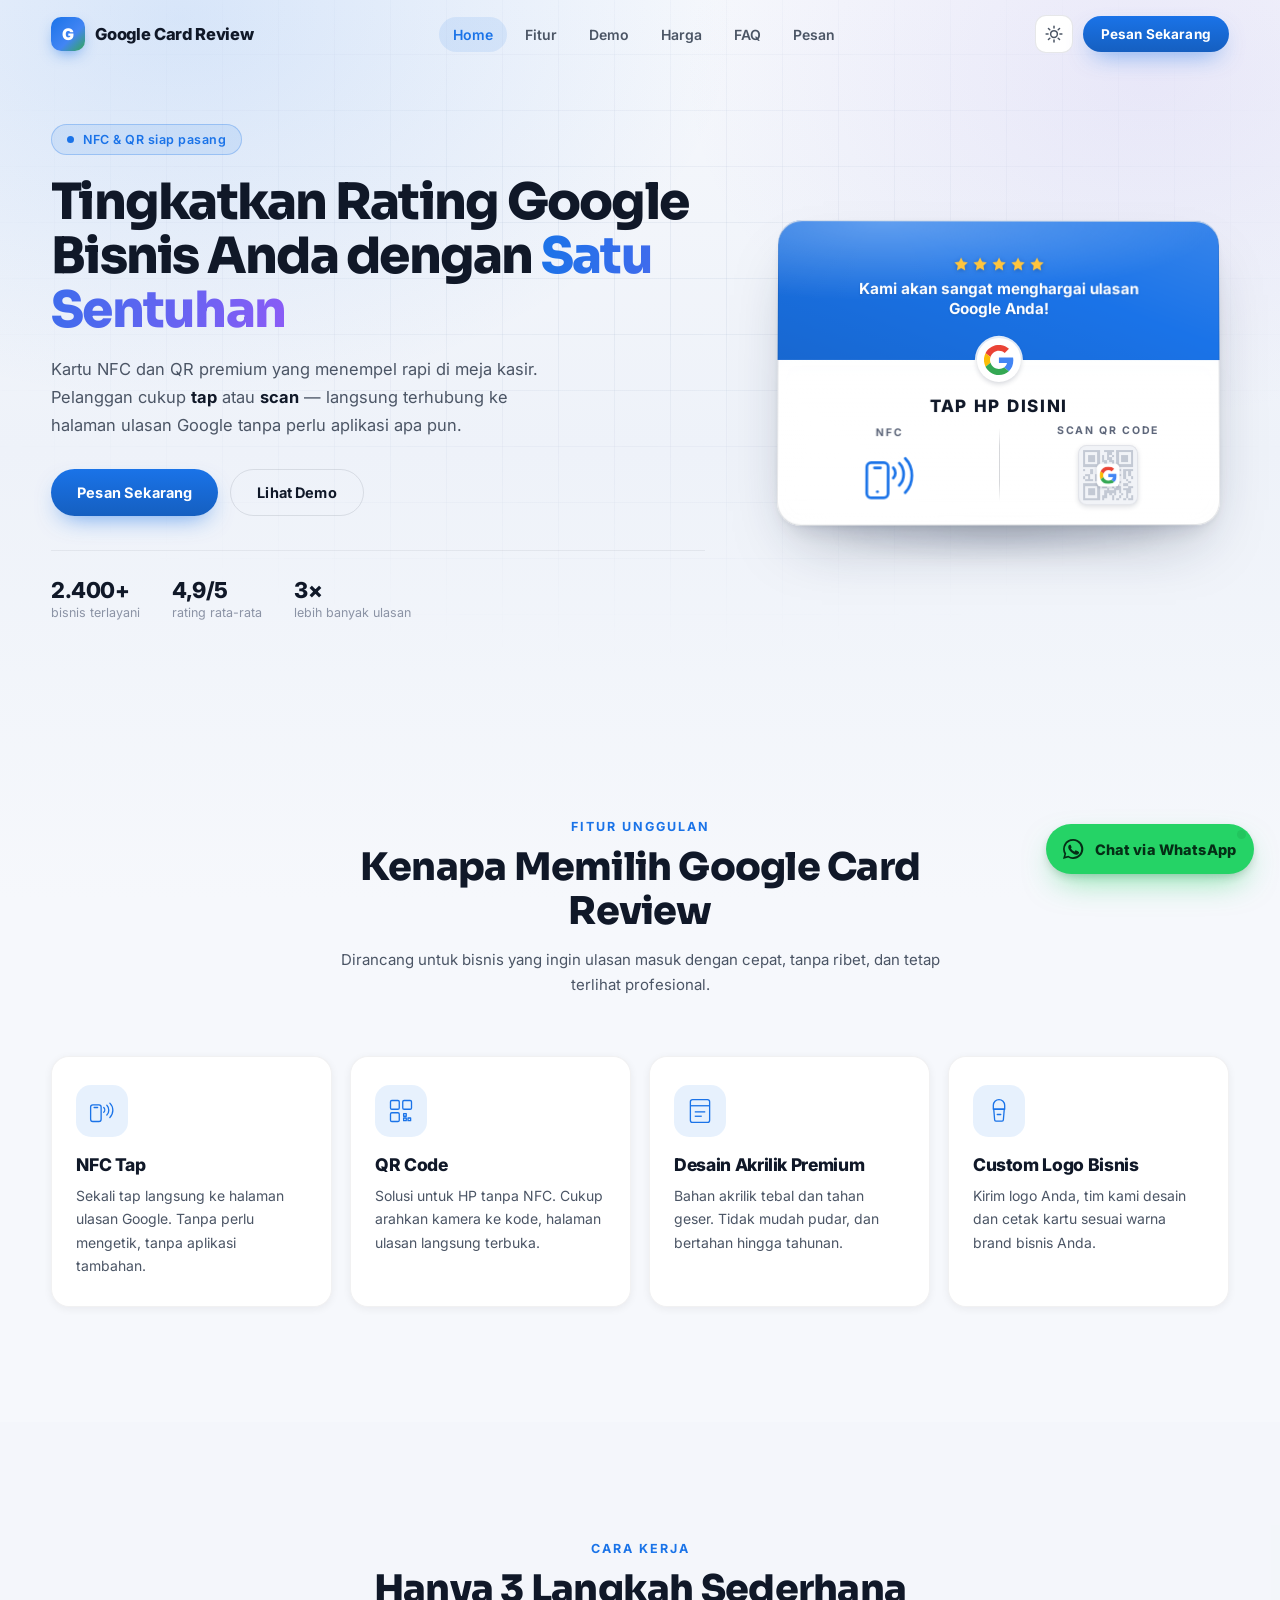
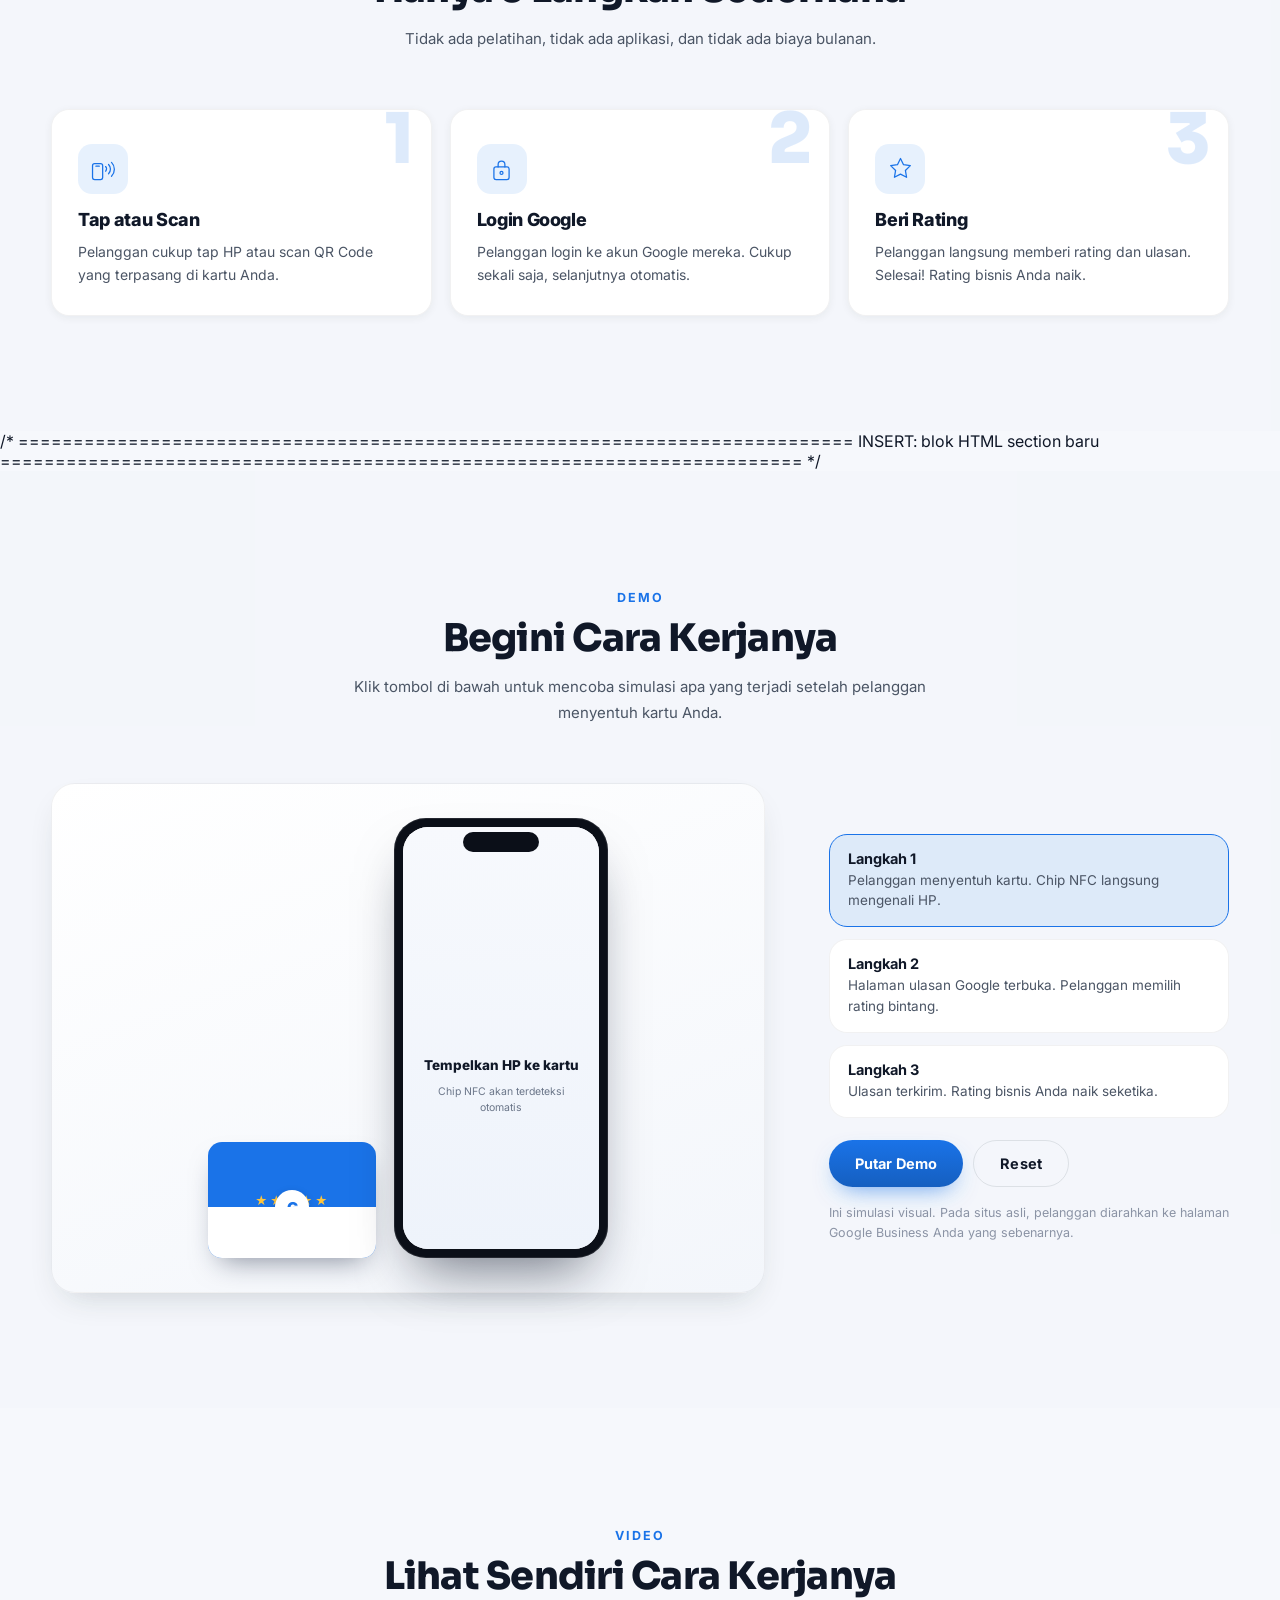
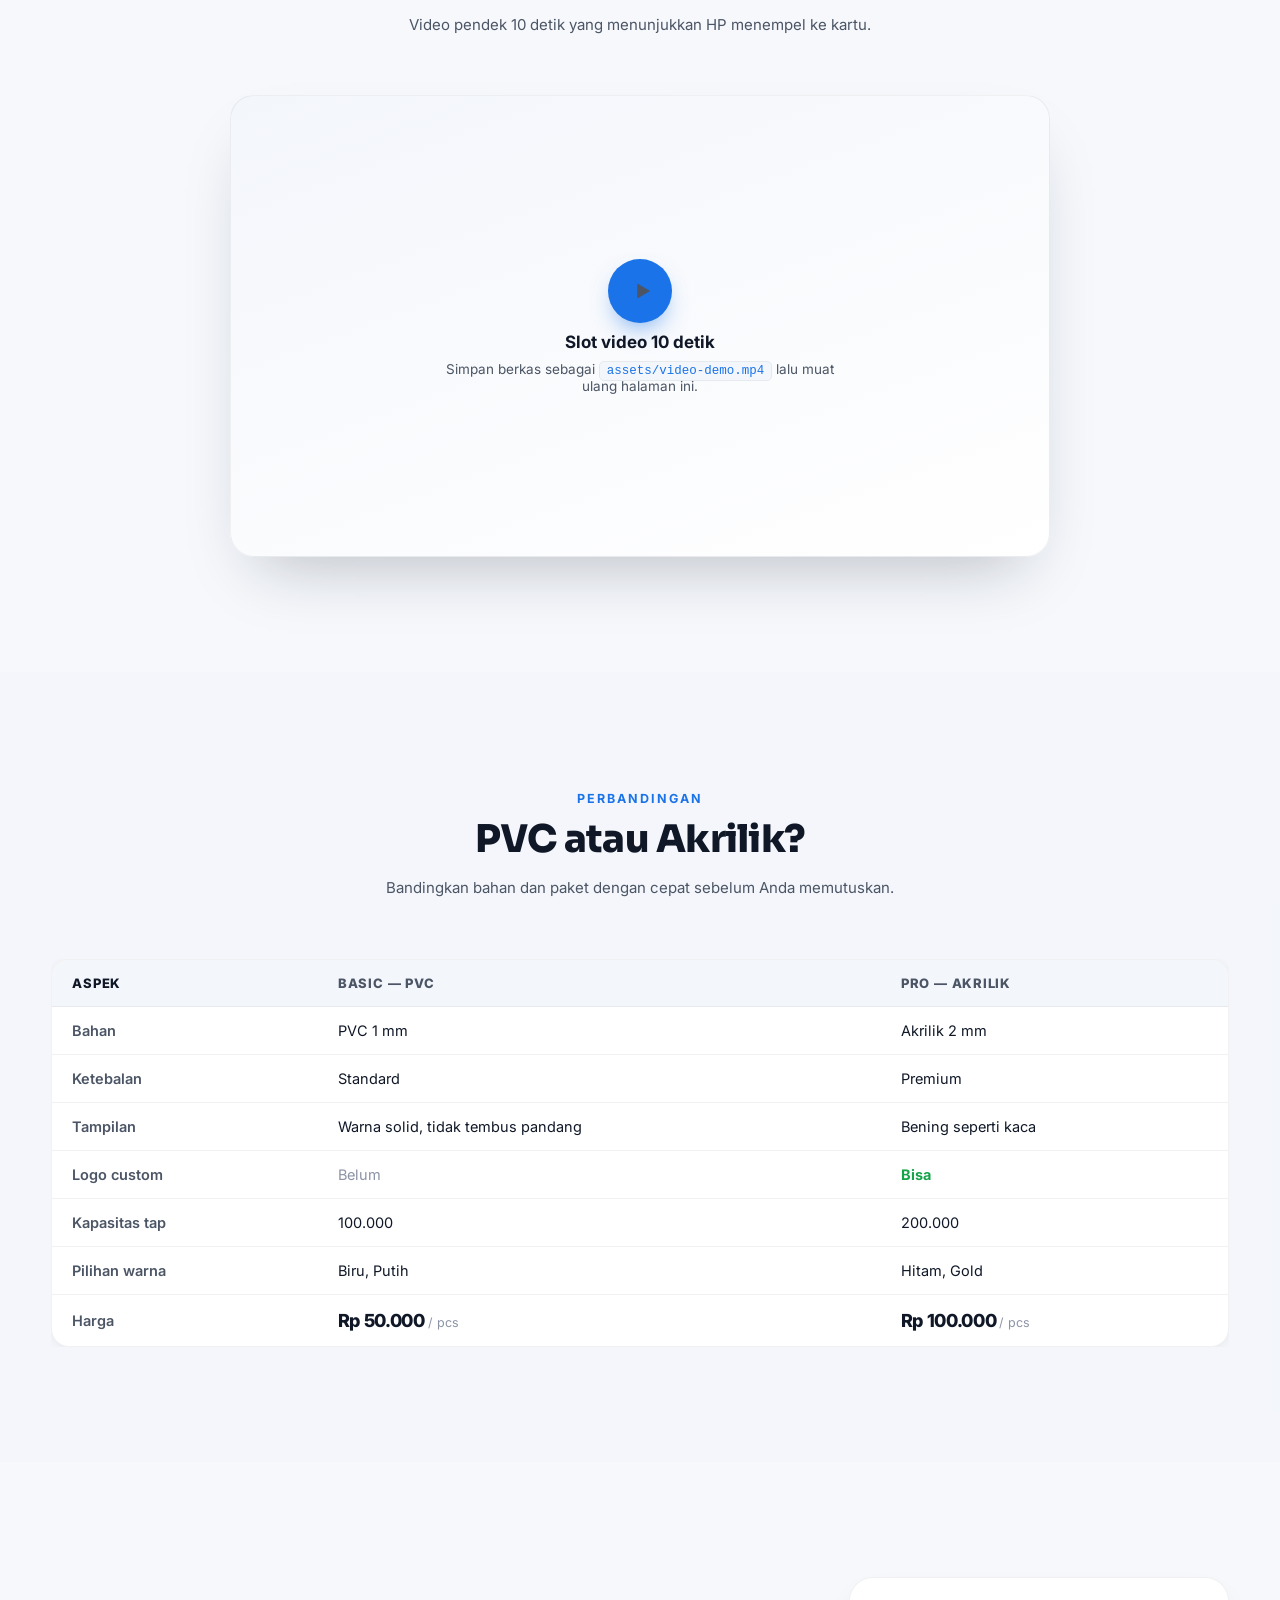
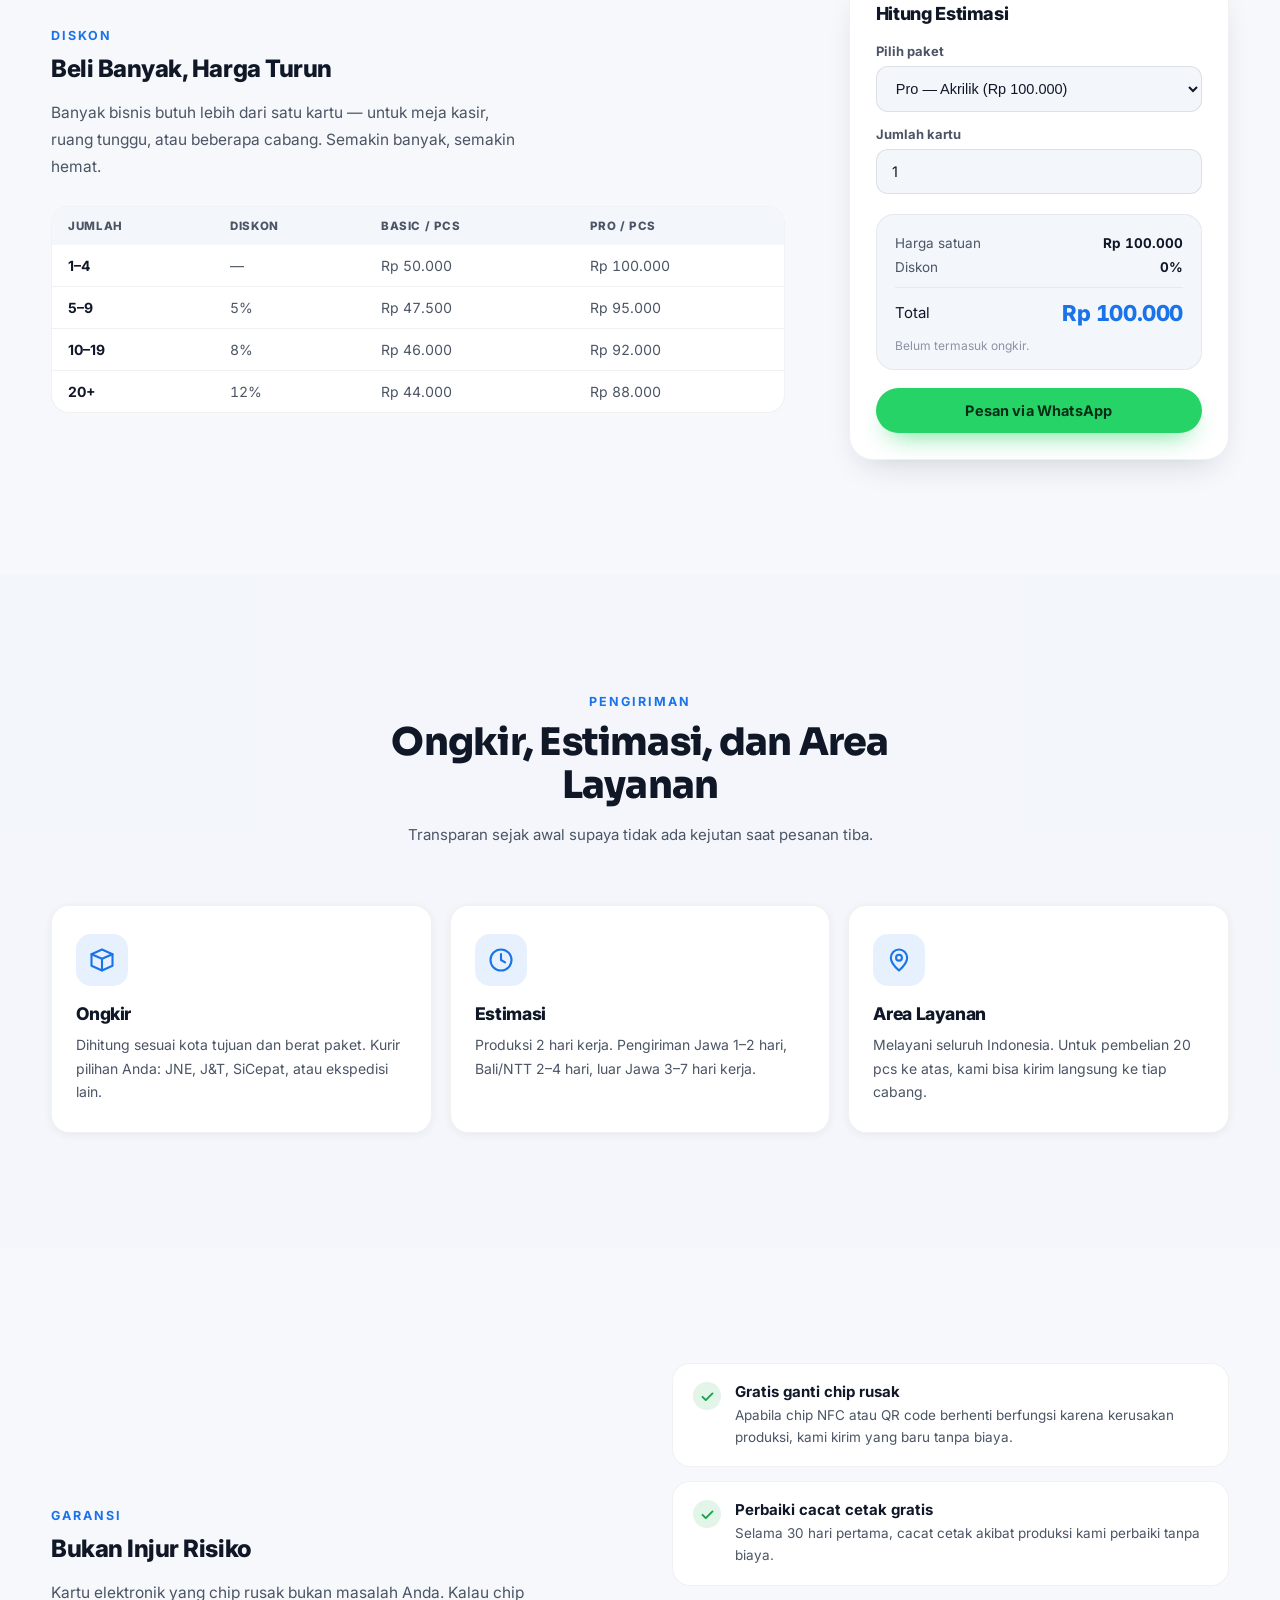
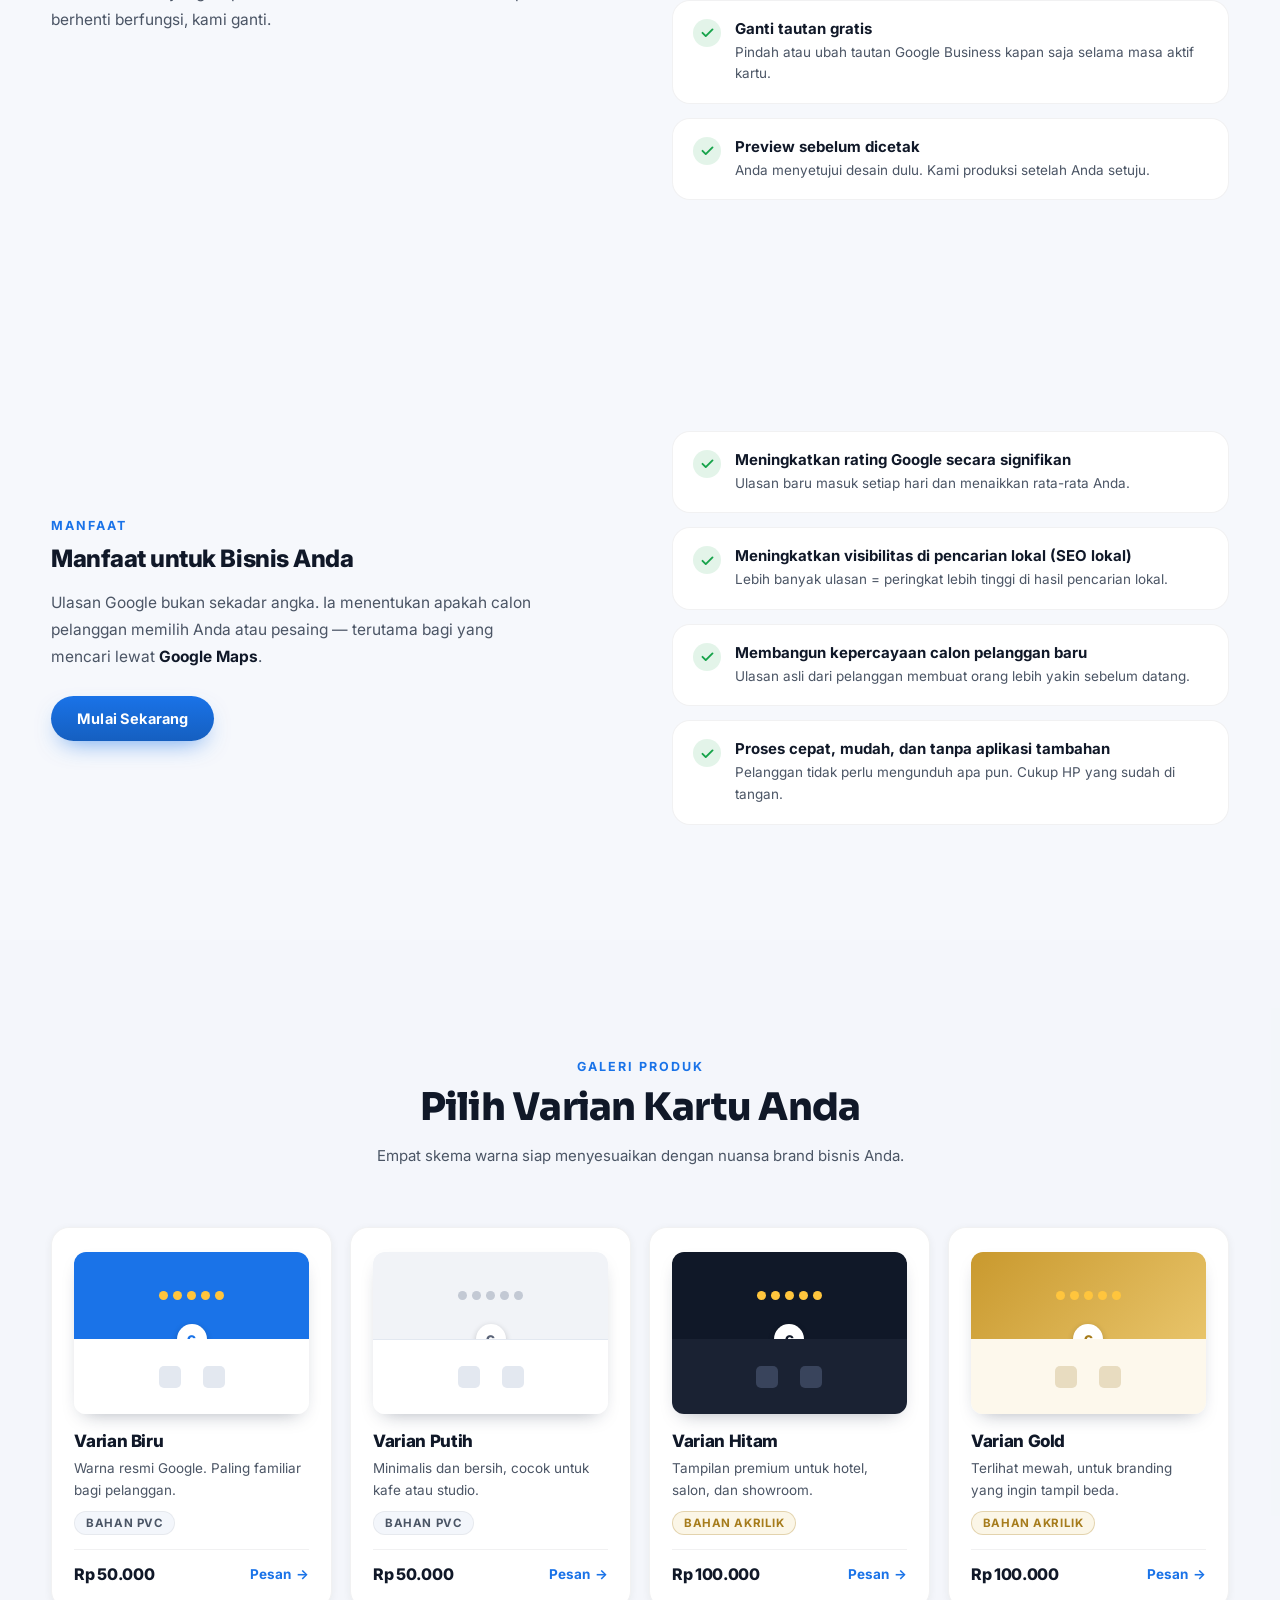
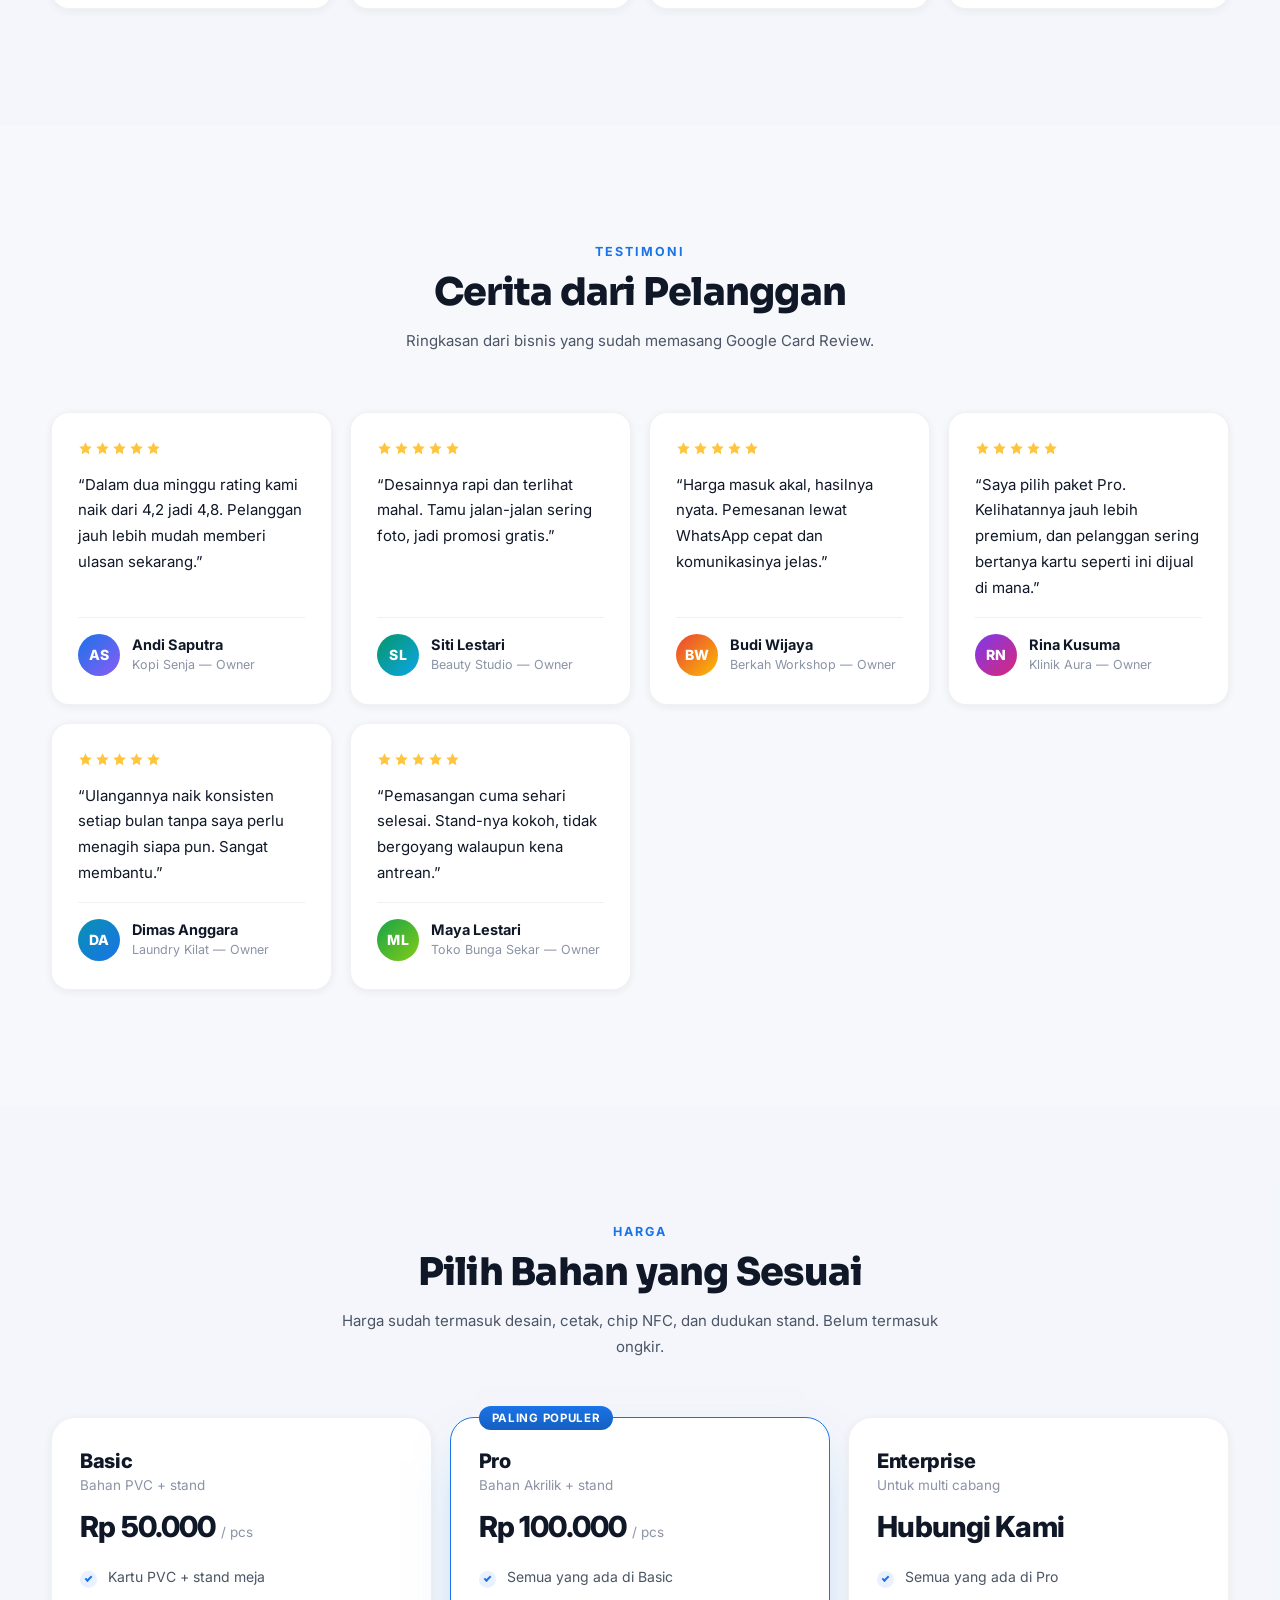
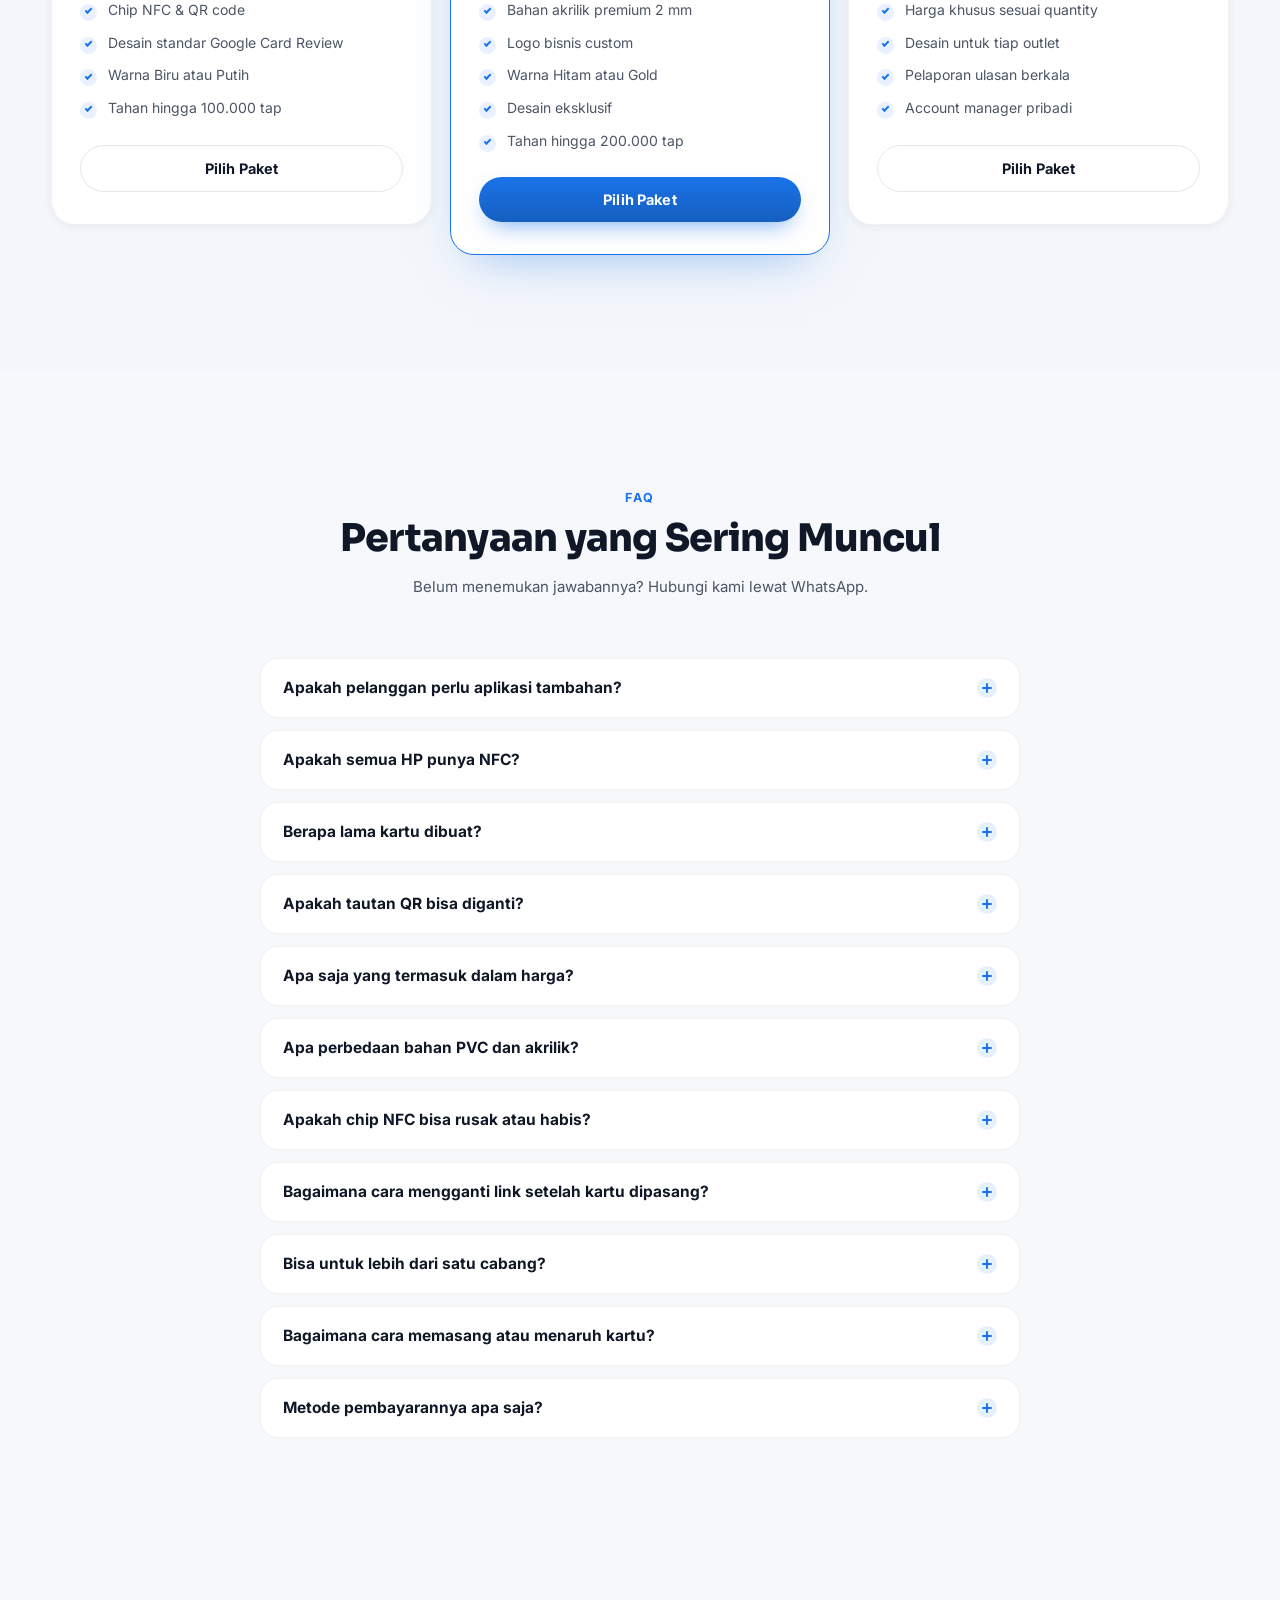
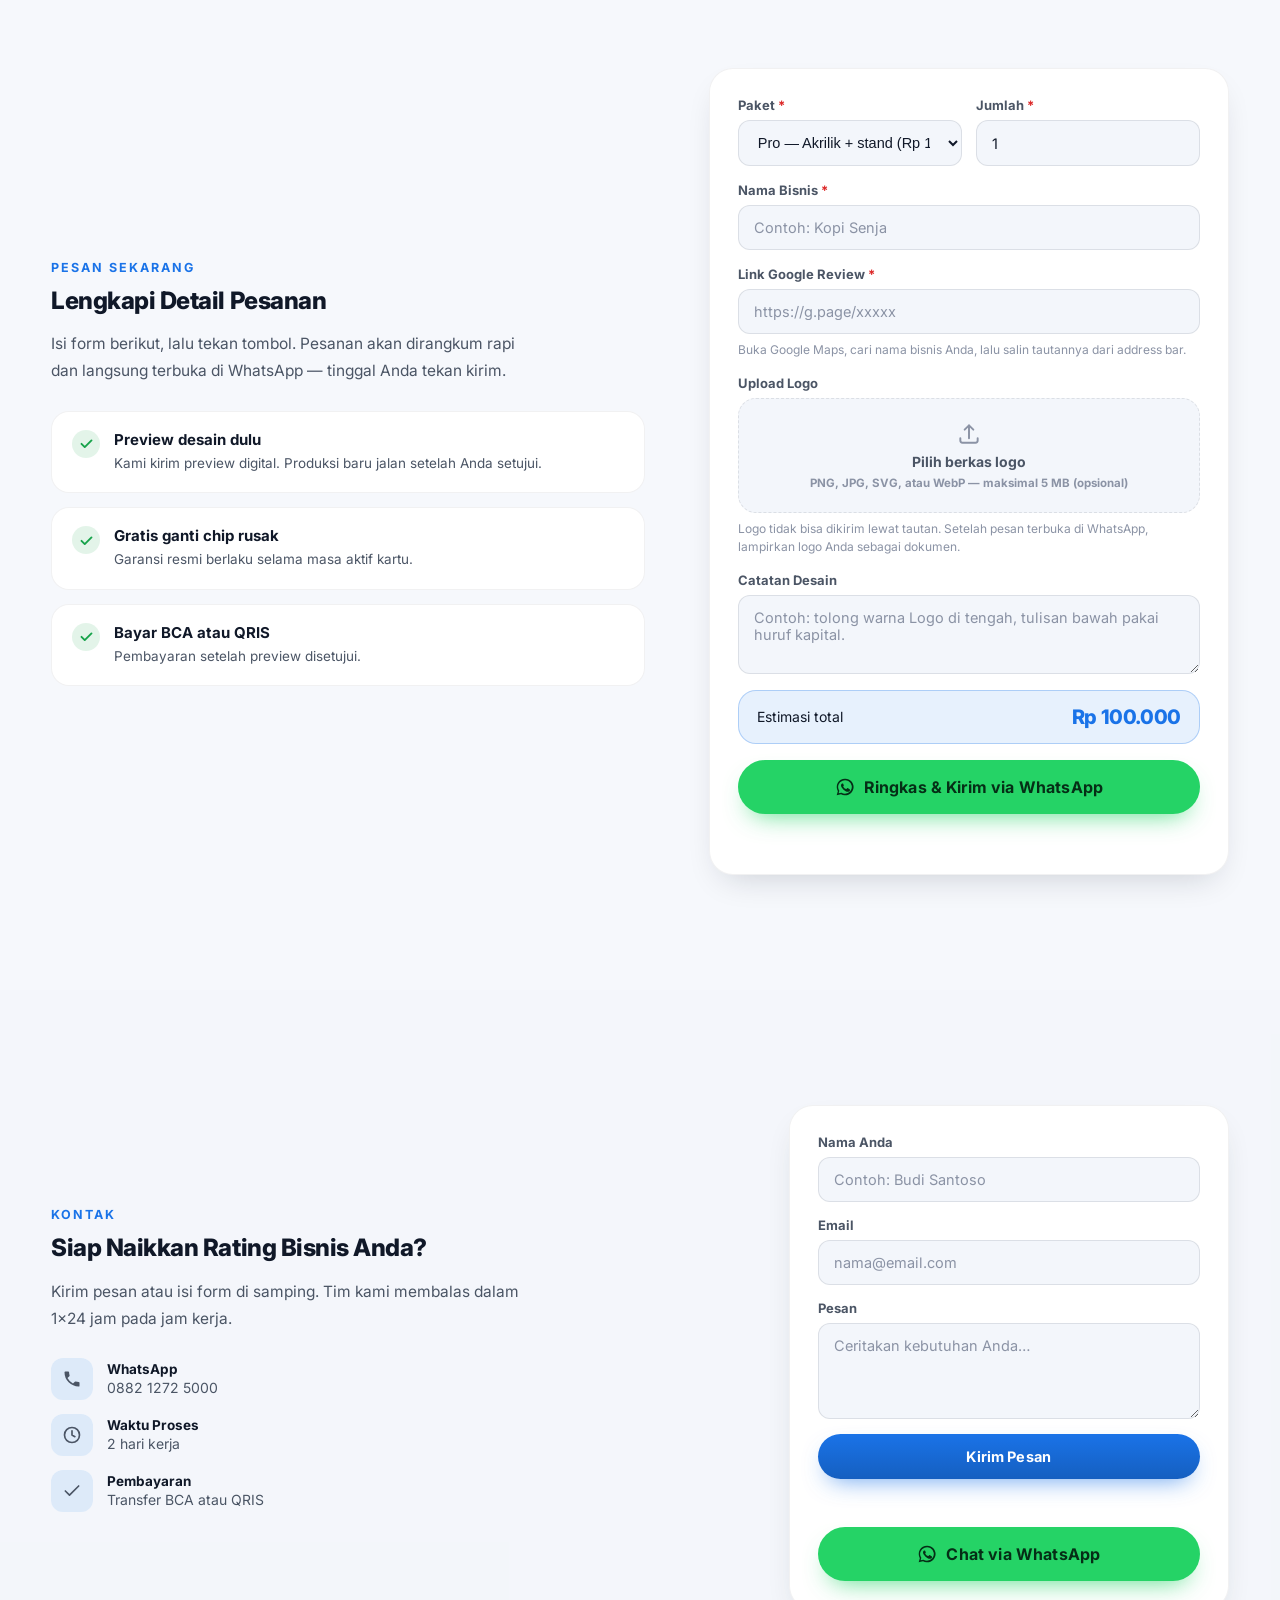
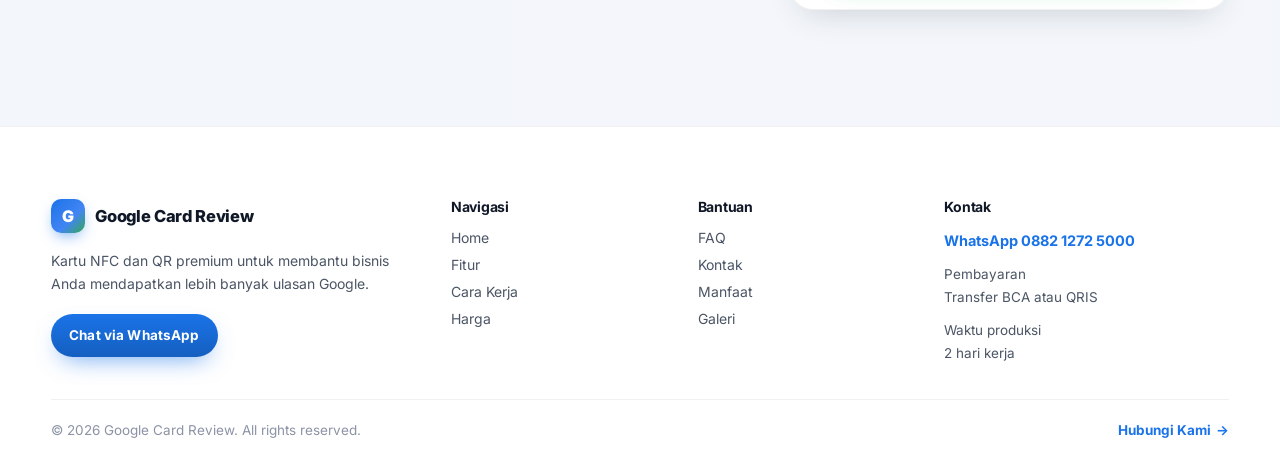
==== commit dcb994e7: "Add files via upload" ====
--- a/index.html
+++ b/index.html
@@ -3,9 +3,39 @@
 <head>
 <meta charset="UTF-8" />
 <meta name="viewport" content="width=device-width, initial-scale=1" />
-<meta name="description" content="Google Card Review — kartu NFC dan QR untuk naikkan rating Google Bisnis Anda dengan satu tap." />
+<meta name="description" content="Kartu NFC dan QR premium untuk menaikkan rating Google Bisnis Anda. Mulai Rp 50.000, garansi ganti chip gratis, produksi 2 hari kerja. Tap atau scan, tanpa aplikasi." />
 <meta name="theme-color" content="#1a73e8" />
-<title>Google Card Review — Tingkatkan Rating Google Bisnis Anda dengan Satu Sentuhan</title>
+<meta name="author" content="Google Card Review" />
+<meta name="robots" content="index, follow, max-image-preview:large" />
+
+<!-- Canonical (ganti dengan domain asli Anda) -->
+<link rel="canonical" href="https://reviewcard.example/index.html" />
+
+<!-- Favicon: pakai SVG (modern) + PNG fallback (dari tools/make-images.html) -->
+<link rel="icon" href="assets/favicon.svg" type="image/svg+xml" />
+<link rel="icon" href="assets/favicon-32.png" sizes="32x32" type="image/png" />
+<link rel="icon" href="assets/favicon-16.png" sizes="16x16" type="image/png" />
+<link rel="apple-touch-icon" href="assets/apple-touch-icon.png" />
+<link rel="manifest" href="site.webmanifest" />
+
+<!-- Open Graph: agar link cantik saat dibagikan di WhatsApp -->
+<meta property="og:type" content="website" />
+<meta property="og:site_name" content="Google Card Review" />
+<meta property="og:locale" content="id_ID" />
+<meta property="og:title" content="Tingkatkan Rating Google Bisnis Anda dengan Satu Sentuhan" />
+<meta property="og:description" content="Kartu NFC dan QR premium. Pelanggan tap, rating naik. Mulai Rp 50.000." />
+<meta property="og:image" content="https://reviewcard.example/assets/og-image.png" />
+<meta property="og:image:width" content="1200" />
+<meta property="og:image:height" content="630" />
+<meta property="og:image:alt" content="Kartu NFC dan QR Google Card Review" />
+
+<!-- Twitter / X -->
+<meta name="twitter:card" content="summary_large_image" />
+<meta name="twitter:title" content="Tingkatkan Rating Google Bisnis Anda dengan Satu Sentuhan" />
+<meta name="twitter:description" content="Kartu NFC dan QR premium. Pelanggan tap, rating naik. Mulai Rp 50.000." />
+<meta name="twitter:image" content="https://reviewcard.example/assets/og-image.png" />
+
+<title>Google Card Review — Tingkatkan Rating Google Bisnis dengan Satu Sentuhan</title>
 
 <link rel="preconnect" href="https://fonts.googleapis.com" />
 <link rel="preconnect" href="https://fonts.gstatic.com" crossorigin />
@@ -42,10 +72,10 @@
     <nav class="nav__menu" id="navMenu" aria-label="Menu utama">
       <a href="#home">Home</a>
       <a href="#fitur">Fitur</a>
-      <a href="#cara-kerja">Cara Kerja</a>
+      <a href="#demo-interaktif">Demo</a>
       <a href="#harga">Harga</a>
       <a href="#faq">FAQ</a>
-      <a href="#kontak">Kontak</a>
+      <a href="#pesan">Pesan</a>
     </nav>
 
     <div class="nav__actions">
@@ -292,6 +322,296 @@
     </ol>
   </div>
 </section>
+
+/* ============================================================================
+   INSERT: blok HTML section baru
+   ========================================================================= */
+
+<!-- ============ DEMO INTERAKTIF ============ -->
+<section class="section section--alt" id="demo-interaktif">
+  <div class="wrap">
+    <header class="sec-head" data-reveal>
+      <span class="sec-kicker">Demo</span>
+      <h2>Begini Cara Kerjanya</h2>
+      <p>Klik tombol di bawah untuk mencoba simulasi apa yang terjadi setelah pelanggan menyentuh kartu Anda.</p>
+    </header>
+
+    <div class="demo" data-reveal>
+      <div class="demo__stage">
+        <!-- kartu kecil -->
+        <div class="demo__card" aria-hidden="true">
+          <span class="demo__card-stars">★★★★★</span>
+          <span class="demo__card-g">G</span>
+          <span class="demo__card-tap">TAP HP DISINI</span>
+        </div>
+
+        <!-- HP -->
+        <div class="phone" id="demoPhone">
+          <span class="phone__notch" aria-hidden="true"></span>
+          <div class="phone__screen" id="demoScreen">
+
+            <!-- langkah 0: siap tap -->
+            <div class="scr scr--tap is-on" data-scr="0">
+              <span class="scr__waves" aria-hidden="true"><i></i><i></i><i></i></span>
+              <p class="scr__big">Tempelkan HP ke kartu</p>
+              <p class="scr__sm">Chip NFC akan terdeteksi otomatis</p>
+            </div>
+
+            <!-- langkah 1: halaman ulasan -->
+            <div class="scr scr--review" data-scr="1">
+              <span class="scr__glogo">
+                <svg viewBox="0 0 48 48" aria-hidden="true">
+                  <path fill="#EA4335" d="M24 9.5c3.54 0 6.71 1.22 9.21 3.6l6.85-6.85C35.9 2.38 30.47 0 24 0 14.62 0 6.51 5.38 2.56 13.22l7.98 6.19C12.43 13.72 17.74 9.5 24 9.5z"/>
+                  <path fill="#4285F4" d="M46.98 24.55c0-1.57-.15-3.09-.38-4.55H24v9.02h12.94c-.58 2.96-2.26 5.48-4.78 7.18l7.73 6C44.45 38.05 46.98 31.91 46.98 24.55z"/>
+                  <path fill="#FBBC05" d="M10.53 28.59c-.48-1.45-.76-2.99-.76-4.59s.27-3.14.76-4.59l-7.98-6.19C.92 16.46 0 20.12 0 24c0 3.88.92 7.54 2.56 10.78l7.97-6.19z"/>
+                  <path fill="#34A853" d="M24 48c6.48 0 11.93-2.13 15.91-5.81l-7.73-6c-2.15 1.45-4.92 2.3-8.18 2.3-6.26 0-11.57-4.22-13.47-9.91l-7.98 6.19C6.51 42.62 14.62 48 24 48z"/>
+                </svg>
+              </span>
+              <p class="scr__biz">Kopi Senja</p>
+              <div class="scr__stars" id="demoStars" role="group" aria-label="Pilih rating">
+                <button type="button" data-v="1" aria-label="1 bintang">★</button>
+                <button type="button" data-v="2" aria-label="2 bintang">★</button>
+                <button type="button" data-v="3" aria-label="3 bintang">★</button>
+                <button type="button" data-v="4" aria-label="4 bintang">★</button>
+                <button type="button" data-v="5" aria-label="5 bintang">★</button>
+              </div>
+              <p class="scr__hint" id="demoHint">Ketuk bintang untuk memberi rating</p>
+              <span class="scr__write" id="demoWrite">Tulis ulasan</span>
+            </div>
+
+            <!-- langkah 2: sukses -->
+            <div class="scr scr--done" data-scr="2">
+              <span class="scr__check" aria-hidden="true">
+                <svg viewBox="0 0 24 24" fill="none" stroke="currentColor" stroke-width="2.4" stroke-linecap="round" stroke-linejoin="round"><path d="M4 12.5l5.2 5.2L20 7"/></svg>
+              </span>
+              <p class="scr__big">Ulasan terkirim</p>
+              <p class="scr__sm">Terima kasih! Rating Anda membantu bisnis lain.</p>
+              <button class="scr__again" id="demoAgain" type="button">Ulangi demo</button>
+            </div>
+
+          </div>
+        </div>
+      </div>
+
+      <div class="demo__side">
+        <ol class="demo__steps" id="demoSteps">
+          <li class="is-on"><b>Langkah 1</b><span>Pelanggan menyentuh kartu. Chip NFC langsung mengenali HP.</span></li>
+          <li><b>Langkah 2</b><span>Halaman ulasan Google terbuka. Pelanggan memilih rating bintang.</span></li>
+          <li><b>Langkah 3</b><span>Ulasan terkirim. Rating bisnis Anda naik seketika.</span></li>
+        </ol>
+
+        <div class="demo__ctrl">
+          <button class="btn btn--primary" id="demoPlay" type="button">Putar Demo</button>
+          <button class="btn btn--ghost" id="demoReset" type="button">Reset</button>
+        </div>
+
+        <p class="demo__note">
+          Ini simulasi visual. Pada situs asli, pelanggan diarahkan ke halaman
+          Google Business Anda yang sebenarnya.
+        </p>
+      </div>
+    </div>
+  </div>
+</section>
+
+<!-- ============ VIDEO ============ -->
+<section class="section" id="video">
+  <div class="wrap">
+    <header class="sec-head" data-reveal>
+      <span class="sec-kicker">Video</span>
+      <h2>Lihat Sendiri Cara Kerjanya</h2>
+      <p>Video pendek 10 detik yang menunjukkan HP menempel ke kartu.</p>
+    </header>
+
+    <div class="vid" data-reveal>
+      <div class="vid__frame">
+        <!--
+          CARA PASANG VIDEO:
+          1. Simpan video Anda sebagai assets/video-demo.mp4
+             (resolusi ideal 1080x1920 vertikal atau 1920x1080, maks 5 MB)
+          2. Hapus blok <div class="vid__ph"> di bawah
+          3. Hapus tanda komentar pada baris <video> lalu ubah src
+        -->
+        <video class="vid__el" playsinline muted preload="none" poster="assets/og-image.png"
+               aria-label="Video demonstrasi kartu NFC Google Card Review">
+          <source src="assets/video-demo.mp4" type="video/mp4" />
+        </video>
+
+        <div class="vid__ph">
+          <span class="vid__ph-ico" aria-hidden="true">
+            <svg viewBox="0 0 24 24" fill="currentColor"><path d="M8 5.5v13l11-6.5z"/></svg>
+          </span>
+          <b>Slot video 10 detik</b>
+          <span>Simpan berkas sebagai <code>assets/video-demo.mp4</code> lalu muat ulang halaman ini.</span>
+        </div>
+      </div>
+    </div>
+  </div>
+</section>
+
+<!-- ============ TABEL PERBANDINGAN ============ -->
+<section class="section section--alt" id="perbandingan">
+  <div class="wrap">
+    <header class="sec-head" data-reveal>
+      <span class="sec-kicker">Perbandingan</span>
+      <h2>PVC atau Akrilik?</h2>
+      <p>Bandingkan bahan dan paket dengan cepat sebelum Anda memutuskan.</p>
+    </header>
+
+    <div class="cmp-wrap" data-reveal>
+      <table class="cmp">
+        <caption class="sr-only">Perbandingan bahan PVC dan akrilik</caption>
+        <thead>
+          <tr>
+            <th scope="col">Aspek</th>
+            <th scope="col">Basic — PVC</th>
+            <th scope="col">Pro — Akrilik</th>
+          </tr>
+        </thead>
+        <tbody>
+          <tr><th scope="row">Bahan</th><td>PVC 1 mm</td><td>Akrilik 2 mm</td></tr>
+          <tr><th scope="row">Ketebalan</th><td>Standard</td><td>Premium</td></tr>
+          <tr><th scope="row">Tampilan</th><td>Warna solid, tidak tembus pandang</td><td>Bening seperti kaca</td></tr>
+          <tr><th scope="row">Logo custom</th><td><span class="cmp__no">Belum</span></td><td><span class="cmp__yes">Bisa</span></td></tr>
+          <tr><th scope="row">Kapasitas tap</th><td>100.000</td><td>200.000</td></tr>
+          <tr><th scope="row">Pilihan warna</th><td>Biru, Putih</td><td>Hitam, Gold</td></tr>
+          <tr class="cmp__row-price"><th scope="row">Harga</th><td><b>Rp 50.000</b><span>/ pcs</span></td><td><b>Rp 100.000</b><span>/ pcs</span></td></tr>
+        </tbody>
+      </table>
+    </div>
+  </div>
+</section>
+
+<!-- ============ DISKON JUMLAH ============ -->
+<section class="section" id="diskon">
+  <div class="wrap">
+    <div class="split split--diskon">
+      <div data-reveal>
+        <span class="sec-kicker">Diskon</span>
+        <h2>Beli Banyak, Harga Turun</h2>
+        <p class="lead-p">Banyak bisnis butuh lebih dari satu kartu — untuk meja kasir, ruang tunggu, atau beberapa cabang. Semakin banyak, semakin hemat.</p>
+        <table class="qtable" data-reveal>
+          <thead>
+            <tr><th scope="col">Jumlah</th><th scope="col">Diskon</th><th scope="col">Basic / pcs</th><th scope="col">Pro / pcs</th></tr>
+          </thead>
+          <tbody>
+            <tr data-qty="1"><th scope="row">1–4</th><td>—</td><td>Rp 50.000</td><td>Rp 100.000</td></tr>
+            <tr data-qty="5"><th scope="row">5–9</th><td>5%</td><td>Rp 47.500</td><td>Rp 95.000</td></tr>
+            <tr data-qty="10"><th scope="row">10–19</th><td>8%</td><td>Rp 46.000</td><td>Rp 92.000</td></tr>
+            <tr data-qty="20"><th scope="row">20+</th><td>12%</td><td>Rp 44.000</td><td>Rp 88.000</td></tr>
+          </tbody>
+        </table>
+      </div>
+
+      <div class="calc" data-reveal data-delay="1">
+        <h3 class="calc__title">Hitung Estimasi</h3>
+
+        <label class="field">
+          <span>Pilih paket</span>
+          <select id="calcPaket">
+            <option value="50000">Basic — PVC (Rp 50.000)</option>
+            <option value="100000" selected>Pro — Akrilik (Rp 100.000)</option>
+          </select>
+        </label>
+
+        <label class="field">
+          <span>Jumlah kartu</span>
+          <input type="number" id="calcQty" min="1" max="1000" value="1" />
+        </label>
+
+        <div class="calc__out">
+          <div class="calc__line"><span>Harga satuan</span><b id="calcUnit">Rp 100.000</b></div>
+          <div class="calc__line"><span>Diskon</span><b id="calcDisc">0%</b></div>
+          <div class="calc__line calc__line--total"><span>Total</span><b id="calcTotal">Rp 100.000</b></div>
+          <p class="calc__hint" id="calcHint">Belum termasuk ongkir.</p>
+        </div>
+
+        <a class="btn btn--wa btn--full" id="calcWa"
+           href="https://wa.me/6288212725000" target="_blank" rel="noopener">
+          Pesan via WhatsApp
+        </a>
+      </div>
+    </div>
+  </div>
+</section>
+
+<!-- ============ PENGIRIMAN & LAYANAN ============ -->
+<section class="section section--alt" id="pengiriman">
+  <div class="wrap">
+    <header class="sec-head" data-reveal>
+      <span class="sec-kicker">Pengiriman</span>
+      <h2>Ongkir, Estimasi, dan Area Layanan</h2>
+      <p>Transparan sejak awal supaya tidak ada kejutan saat pesanan tiba.</p>
+    </header>
+
+    <div class="cards-3">
+      <article class="fcard" data-reveal>
+        <span class="fcard__icon" aria-hidden="true">
+          <svg viewBox="0 0 24 24" fill="none" stroke="currentColor" stroke-width="1.8" stroke-linecap="round" stroke-linejoin="round"><path d="M3 7l9-4 9 4v10l-9 4-9-4z"/><path d="M3 7l9 4 9-4M12 11v10"/></svg>
+        </span>
+        <h3>Ongkir</h3>
+        <p>Dihitung sesuai kota tujuan dan berat paket. Kurir pilihan Anda: JNE, J&amp;T, SiCepat, atau ekspedisi lain.</p>
+      </article>
+
+      <article class="fcard" data-reveal data-delay="1">
+        <span class="fcard__icon" aria-hidden="true">
+          <svg viewBox="0 0 24 24" fill="none" stroke="currentColor" stroke-width="1.8" stroke-linecap="round" stroke-linejoin="round"><circle cx="12" cy="12" r="9"/><path d="M12 7v5l3.5 2"/></svg>
+        </span>
+        <h3>Estimasi</h3>
+        <p>Produksi 2 hari kerja. Pengiriman Jawa 1–2 hari, Bali/NTT 2–4 hari, luar Jawa 3–7 hari kerja.</p>
+      </article>
+
+      <article class="fcard" data-reveal data-delay="2">
+        <span class="fcard__icon" aria-hidden="true">
+          <svg viewBox="0 0 24 24" fill="none" stroke="currentColor" stroke-width="1.8" stroke-linecap="round" stroke-linejoin="round"><path d="M12 21s7-6.2 7-11a7 7 0 1 0-14 0c0 4.8 7 11 7 11z"/><circle cx="12" cy="10" r="2.5"/></svg>
+        </span>
+        <h3>Area Layanan</h3>
+        <p>Melayani seluruh Indonesia. Untuk pembelian 20 pcs ke atas, kami bisa kirim langsung ke tiap cabang.</p>
+      </article>
+    </div>
+  </div>
+</section>
+
+<!-- ============ GARANSI ============ -->
+<section class="section" id="garansi">
+  <div class="wrap">
+    <div class="split">
+      <div data-reveal>
+        <span class="sec-kicker">Garansi</span>
+        <h2>Bukan Injur Risiko</h2>
+        <p class="lead-p">Kartu elektronik yang chip rusak bukan masalah Anda. Kalau chip berhenti berfungsi, kami ganti.</p>
+      </div>
+
+      <ul class="checks" data-reveal data-delay="1">
+        <li>
+          <span class="checks__mark" aria-hidden="true">
+            <svg viewBox="0 0 24 24" fill="none" stroke="currentColor" stroke-width="3" stroke-linecap="round" stroke-linejoin="round"><path d="M4 12.5l5.2 5.2L20 7"/></svg>
+          </span>
+          <div><b>Gratis ganti chip rusak</b><p>Apabila chip NFC atau QR code berhenti berfungsi karena kerusakan produksi, kami kirim yang baru tanpa biaya.</p></div>
+        </li>
+        <li>
+          <span class="checks__mark" aria-hidden="true">
+            <svg viewBox="0 0 24 24" fill="none" stroke="currentColor" stroke-width="3" stroke-linecap="round" stroke-linejoin="round"><path d="M4 12.5l5.2 5.2L20 7"/></svg>
+          </span>
+          <div><b>Perbaiki cacat cetak gratis</b><p>Selama 30 hari pertama, cacat cetak akibat produksi kami perbaiki tanpa biaya.</p></div>
+        </li>
+        <li>
+          <span class="checks__mark" aria-hidden="true">
+            <svg viewBox="0 0 24 24" fill="none" stroke="currentColor" stroke-width="3" stroke-linecap="round" stroke-linejoin="round"><path d="M4 12.5l5.2 5.2L20 7"/></svg>
+          </span>
+          <div><b>Ganti tautan gratis</b><p>Pindah atau ubah tautan Google Business kapan saja selama masa aktif kartu.</p></div>
+        </li>
+        <li>
+          <span class="checks__mark" aria-hidden="true">
+            <svg viewBox="0 0 24 24" fill="none" stroke="currentColor" stroke-width="3" stroke-linecap="round" stroke-linejoin="round"><path d="M4 12.5l5.2 5.2L20 7"/></svg>
+          </span>
+          <div><b>Preview sebelum dicetak</b><p>Anda menyetujui desain dulu. Kami produksi setelah Anda setuju.</p></div>
+        </li>
+      </ul>
+    </div>
+  </div>
+</section>
+
 
 
 <!-- ================== MANFAAT ================== -->
@@ -624,7 +944,27 @@
         <div class="faq__body"><p>Paket Basic memakai kartu PVC dengan stand, sudah cukup untuk usage harian di kafe atau warung. Paket Pro memakai akrilik 2 mm yang terlihat lebih premium dan tidak mudah pudar, cocok untuk hotel, salon, atau showroom. Logo custom hanya tersedia di paket Pro.</p></div>
       </details>
 
+            <details class="faq__item">
+        <summary>Apakah chip NFC bisa rusak atau habis?<span class="faq__ico" aria-hidden="true"></span></summary>
+        <div class="faq__body"><p>Chip NFC sendiri tidak punya kuota atau baterai — jadi tidak akan habis. Namun chip bisa rusak karena benturan berat, terkena air, atau keausan wajar. Untuk itu kami beri garansi: chip yang mati karena kerusakan produksi diganti gratis. Angka kapasitas tap pada daftar hanya batas keamanan data, bukan kuota pemakaian.</p></div>
+      </details>
+
       <details class="faq__item">
+        <summary>Bagaimana cara mengganti link setelah kartu dipasang?<span class="faq__ico" aria-hidden="true"></span></summary>
+        <div class="faq__body"><p>Hubungi kami lewat WhatsApp dengan link baru Anda. Kami ganti tautannya secara gratis selama masa aktif kartu. Sebaiknya lakukan sebelum kartu dipasang permanen, minimal H-3 hari, supaya ada waktu produksi ulang bila diperlukan.</p></div>
+      </details>
+
+      <details class="faq__item">
+        <summary>Bisa untuk lebih dari satu cabang?<span class="faq__ico" aria-hidden="true"></span></summary>
+        <div class="faq__body"><p>Bisa. Ambil paket Enterprise untuk harga khusus volume, atau pilih Basic/Pro lalu pesan berkali-kali. Untuk pembelian 20 pcs ke atas kami bisa mengirim langsung ke masing-masing cabang dan mencetak nama atau logo yang berbeda pada tiap lokasi.</p></div>
+      </details>
+
+      <details class="faq__item">
+        <summary>Bagaimana cara memasang atau menaruh kartu?<span class="faq__ico" aria-hidden="true"></span></summary>
+        <div class="faq__body"><p>Setiap kartu sudah dilengkapi stand, jadi bisa langsung ditaruh di meja kasir. Untuk dinding atau berdiri di loket, Cara sederhana: letakkan kartu pada area yang sering disentuh pelanggan. Untuk penggunaan luar ruang, kami sarankangunakan laci ataukotak akrilik pelindung agar tidak terkena air dan debu.</p></div>
+      </details>
+
+<details class="faq__item">
         <summary>Metode pembayarannya apa saja?<span class="faq__ico" aria-hidden="true"></span></summary>
         <div class="faq__body"><p>Transfer bank BCA atau QRIS. Untuk paket Enterprise kami bisa mengeluarkan invoice resmi untuk perusahaan.</p></div>
       </details>
@@ -634,6 +974,108 @@
 
 
 <!-- ================== KONTAK ================== -->
+<!-- ============ FORM PESANAN LENGKAP ============ -->
+<section class="section" id="pesan">
+  <div class="wrap">
+    <div class="split split--order">
+
+      <div data-reveal>
+        <span class="sec-kicker">Pesan Sekarang</span>
+        <h2>Lengkapi Detail Pesanan</h2>
+        <p class="lead-p">
+          Isi form berikut, lalu tekan tombol. Pesanan akan dirangkum rapi
+          dan langsung terbuka di WhatsApp — tinggal Anda tekan kirim.
+        </p>
+
+        <ul class="checks" style="margin-top:26px">
+          <li>
+            <span class="checks__mark" aria-hidden="true">
+              <svg viewBox="0 0 24 24" fill="none" stroke="currentColor" stroke-width="3" stroke-linecap="round" stroke-linejoin="round"><path d="M4 12.5l5.2 5.2L20 7"/></svg>
+            </span>
+            <div><b>Preview desain dulu</b><p>Kami kirim preview digital. Produksi baru jalan setelah Anda setujui.</p></div>
+          </li>
+          <li>
+            <span class="checks__mark" aria-hidden="true">
+              <svg viewBox="0 0 24 24" fill="none" stroke="currentColor" stroke-width="3" stroke-linecap="round" stroke-linejoin="round"><path d="M4 12.5l5.2 5.2L20 7"/></svg>
+            </span>
+            <div><b>Gratis ganti chip rusak</b><p>Garansi resmi berlaku selama masa aktif kartu.</p></div>
+          </li>
+          <li>
+            <span class="checks__mark" aria-hidden="true">
+              <svg viewBox="0 0 24 24" fill="none" stroke="currentColor" stroke-width="3" stroke-linecap="round" stroke-linejoin="round"><path d="M4 12.5l5.2 5.2L20 7"/></svg>
+            </span>
+            <div><b>Bayar BCA atau QRIS</b><p>Pembayaran setelah preview disetujui.</p></div>
+          </li>
+        </ul>
+      </div>
+
+      <form class="order" id="orderForm" novalidate>
+        <div class="order__row">
+          <label class="field">
+            <span>Paket <b class="req">*</b></span>
+            <select name="paket" id="oPaket" required>
+              <option value="Basic — PVC + stand (Rp 50.000)">Basic — PVC + stand (Rp 50.000)</option>
+              <option value="Pro — Akrilik + stand (Rp 100.000)" selected>Pro — Akrilik + stand (Rp 100.000)</option>
+              <option value="Enterprise — multi cabang (Hubungi Kami)">Enterprise — multi cabang</option>
+            </select>
+          </label>
+
+          <label class="field">
+            <span>Jumlah <b class="req">*</b></span>
+            <input type="number" name="jumlah" id="oQty" min="1" max="1000" value="1" required />
+          </label>
+        </div>
+
+        <label class="field">
+          <span>Nama Bisnis <b class="req">*</b></span>
+          <input type="text" name="bisnis" placeholder="Contoh: Kopi Senja" required />
+        </label>
+
+        <label class="field">
+          <span>Link Google Review <b class="req">*</b></span>
+          <input type="url" name="link" placeholder="https://g.page/xxxxx" required />
+          <small class="field__help">Buka Google Maps, cari nama bisnis Anda, lalu salin tautannya dari address bar.</small>
+        </label>
+
+        <label class="field">
+          <span>Upload Logo</span>
+          <span class="upload" id="oUpload">
+            <input type="file" name="logo" id="oLogo" accept="image/png,image/jpeg,image/svg+xml,image/webp" />
+            <span class="upload__box">
+              <svg viewBox="0 0 24 24" fill="none" stroke="currentColor" stroke-width="1.8" stroke-linecap="round" stroke-linejoin="round" aria-hidden="true">
+                <path d="M12 16V4M12 4L8 8M12 4l4 4"/><path d="M4 16v2a2 2 0 0 0 2 2h12a2 2 0 0 0 2-2v-2"/>
+              </svg>
+              <b id="oLogoName">Pilih berkas logo</b>
+              <em>PNG, JPG, SVG, atau WebP — maksimal 5 MB (opsional)</em>
+            </span>
+          </span>
+          <small class="field__help">Logo tidak bisa dikirim lewat tautan. Setelah pesan terbuka di WhatsApp, lampirkan logo Anda sebagai dokumen.</small>
+        </label>
+
+        <label class="field">
+          <span>Catatan Desain</span>
+          <textarea name="catatan" rows="3" placeholder="Contoh: tolong warna Logo di tengah, tulisan bawah pakai huruf kapital."></textarea>
+        </label>
+
+        <div class="order__total" id="oTotal" hidden>
+          <span>Estimasi total</span>
+          <b id="oTotalVal">Rp 100.000</b>
+        </div>
+
+        <button class="btn btn--wa btn--full btn--lg" type="submit" id="oSubmit">
+          <svg width="20" height="20" viewBox="0 0 24 24" fill="currentColor" aria-hidden="true">
+            <path d="M12 2a10 10 0 0 0-8.6 15L2 22l5.2-1.4A10 10 0 1 0 12 2zm0 18.2a8.2 8.2 0 0 1-4.2-1.2l-.3-.2-3.1.8.8-3-.2-.3A8.2 8.2 0 1 1 12 20.2zm4.5-6.1c-.2-.1-1.4-.7-1.6-.8s-.4-.1-.5.1-.6.8-.7 1-.3.2-.5.1a6.7 6.7 0 0 1-3.3-2.9c-.2-.4.2-.4.6-1.2a.5.5 0 0 0 0-.5l-.7-1.7c-.2-.4-.4-.4-.5-.4h-.5a1 1 0 0 0-.7.3 2.9 2.9 0 0 0-.9 2.2 5.1 5.1 0 0 0 1.1 2.7 11.7 11.7 0 0 0 4.5 4 5.1 5.1 0 0 0 3.2.7 2.7 2.7 0 0 0 1.8-1.3 2.2 2.2 0 0 0 .2-1.3c-.1-.1-.3-.2-.5-.3z"/>
+          </svg>
+          Ringkas &amp; Kirim via WhatsApp
+        </button>
+
+        <p class="form__note" id="oNote" role="status"></p>
+      </form>
+
+    </div>
+  </div>
+</section>
+
 <section class="section section--alt" id="kontak">
   <div class="wrap">
     <div class="split split--contact">
@@ -754,5 +1196,16 @@
 </footer>
 
 <script src="script.js" defer></script>
+<!-- ============ FLOATING WHATSAPP ============ -->
+<a class="wa-float" id="waFloat"
+   href="https://wa.me/6288212725000?text=Halo%2C%20saya%20tertarik%20dengan%20kartu%20NFC%2FQR%20Google%20Card%20Review."
+   target="_blank" rel="noopener" aria-label="Hubungi kami via WhatsApp">
+  <svg viewBox="0 0 24 24" fill="currentColor" aria-hidden="true">
+    <path d="M12 2a10 10 0 0 0-8.6 15L2 22l5.2-1.4A10 10 0 1 0 12 2zm0 18.2a8.2 8.2 0 0 1-4.2-1.2l-.3-.2-3.1.8.8-3-.2-.3A8.2 8.2 0 1 1 12 20.2zm4.5-6.1c-.2-.1-1.4-.7-1.6-.8s-.4-.1-.5.1-.6.8-.7 1-.3.2-.5.1a6.7 6.7 0 0 1-3.3-2.9c-.2-.4.2-.4.6-1.2a.5.5 0 0 0 0-.5l-.7-1.7c-.2-.4-.4-.4-.5-.4h-.5a1 1 0 0 0-.7.3 2.9 2.9 0 0 0-.9 2.2 5.1 5.1 0 0 0 1.1 2.7 11.7 11.7 0 0 0 4.5 4 5.1 5.1 0 0 0 3.2.7 2.7 2.7 0 0 0 1.8-1.3 2.2 2.2 0 0 0 .2-1.3c-.1-.1-.3-.2-.5-.3z"/>
+  </svg>
+  <span class="wa-float__txt">Chat via WhatsApp</span>
+  <span class="wa-float__dot" aria-hidden="true"></span>
+</a>
+
 </body>
 </html>
--- a/style.css
+++ b/style.css
@@ -877,6 +877,36 @@
 /* ==========================================================================
    20. REDUCED MOTION
    ========================================================================== */
+/* ==========================================================================
+   28. RESPONSIF (kartek baru)
+   ========================================================================== */
+@media (max-width:1024px){
+  .demo{ grid-template-columns:minmax(0,1fr) }
+  .demo__stage{ min-height:0; padding:28px 18px }
+  .split--diskon, .split--order{ grid-template-columns:minmax(0,1fr) }
+  .calc{ position:static }
+}
+
+@media (max-width:700px){
+  .demo__stage{ flex-direction:column; align-items:center; gap:26px }
+  .demo__card{ width:150px; flex:0 0 150px }
+  .phone{ flex:0 0 190px; width:190px }
+  .order__row{ grid-template-columns:1fr }
+  .order{ padding:22px }
+  .cmp th, .cmp td{ padding:12px 14px; font-size:13.5px }
+  .vid__frame{ aspect-ratio:4/3 }
+  .doc{ padding:20px }
+  .doc-cta{ padding:24px 20px }
+  .calc{ padding:20px }
+}
+
+@media (max-width:420px){
+  .demo__card{ width:132px; flex:0 0 132px }
+  .phone{ flex:0 0 168px; width:168px }
+  .scr__stars button{ font-size:22px }
+  .wa-float{ width:54px; height:54px }
+}
+
 @media (prefers-reduced-motion:reduce){
   *,*::before,*::after{
     animation-duration:.01ms!important; animation-iteration-count:1!important;
@@ -887,3 +917,375 @@
   .glare{ display:none }
   .cast{ opacity:.75 }
 }
+
+
+/* ==========================================================================
+   21. WHATSAPP MELAYANG (floating)
+   ========================================================================== */
+.wa-float{
+  position:fixed; z-index:90;
+  right:clamp(14px,2.4vw,26px);
+  bottom:clamp(14px,2.4vw,26px);
+  display:flex; align-items:center; gap:10px;
+  padding:13px 18px 13px 15px; border-radius:999px;
+  background:var(--wa); color:#052e16;
+  font-size:14.5px; font-weight:800; letter-spacing:.01em;
+  box-shadow:0 14px 32px -10px rgba(37,211,102,.6), 0 4px 12px -4px rgba(0,0,0,.3);
+  transition:transform .28s var(--ease), box-shadow .28s var(--ease);
+}
+.wa-float:hover{ transform:translateY(-3px) scale(1.02); box-shadow:0 20px 40px -12px rgba(37,211,102,.75) }
+.wa-float svg{ width:24px; height:24px; flex:0 0 24px }
+.wa-float__txt{ white-space:nowrap }
+.wa-float__dot{
+  position:absolute; top:6px; right:8px;
+  width:9px; height:9px; border-radius:50%;
+  background:#22c55e; box-shadow:0 0 0 0 rgba(34,197,94,.7);
+  animation:ping 2.4s infinite;
+}
+@keyframes ping{ 70%{ box-shadow:0 0 0 9px rgba(34,197,94,0) } 100%{ box-shadow:0 0 0 0 rgba(34,197,94,0) } }
+
+/* Hanya di layar kecil: jadi ikon bulat + muncul setelah scroll */
+@media (max-width:600px){
+  .wa-float{
+    padding:0; width:58px; height:58px; justify-content:center;
+    border-radius:50%;
+    transform:translateY(90px); opacity:0; pointer-events:none;
+  }
+  .wa-float.is-show{ transform:none; opacity:1; pointer-events:auto }
+  .wa-float__txt{ display:none }
+}
+@media (max-width:600px){
+  /* ruang agar tidak menutupi tombol lain di bawah */
+  .foot__bar{ padding-bottom:64px }
+}
+
+
+/* ==========================================================================
+   22. DEMO INTERAKTIF
+   ========================================================================== */
+.demo{
+  display:grid; grid-template-columns:minmax(0,1fr) minmax(0,400px);
+  gap:clamp(32px,5vw,64px); align-items:center;
+}
+.demo__stage{
+  position:relative;
+  display:flex; align-items:flex-end; justify-content:center; gap:18px;
+  padding:34px 22px; min-height:420px;
+  border-radius:var(--r-l);
+  background:linear-gradient(160deg, var(--surface), var(--surface-2));
+  border:1px solid var(--border-2); box-shadow:var(--shadow-m);
+}
+.demo__card{
+  width:168px; aspect-ratio:1.45; flex:0 0 168px;
+  border-radius:14px; position:relative; overflow:hidden;
+  background:#1a73e8; box-shadow:0 14px 28px -12px rgba(20,32,60,.5);
+  display:flex; flex-direction:column; align-items:center; justify-content:center;
+  gap:8px;
+}
+.demo__card-stars{ font-size:12px; letter-spacing:2px; color:var(--gold) }
+.demo__card-g{
+  position:absolute; left:50%; top:56%; transform:translate(-50%,-50%);
+  width:34px; height:34px; border-radius:50%; background:#fff;
+  display:grid; place-items:center; font-size:15px; font-weight:900; color:#1a73e8;
+  box-shadow:0 3px 8px rgba(0,0,0,.18);
+}
+.demo__card-tap{
+  position:absolute; bottom:12px; font-size:8.5px; font-weight:800;
+  letter-spacing:.12em; color:#0b3f8f; background:rgba(255,255,255,.9);
+  padding:4px 10px; border-radius:99px;
+}
+.demo__card::after{
+  content:""; position:absolute; left:0; right:0; top:56%; height:44%;
+  background:#fff;
+}
+
+/* --- HP --- */
+.phone{
+  position:relative; flex:0 0 214px; width:214px;
+  aspect-ratio:9/18.5; border-radius:32px;
+  background:#0b0f18; padding:9px;
+  box-shadow:0 30px 56px -22px rgba(10,18,36,.6), 0 0 0 1px rgba(255,255,255,.10) inset;
+}
+.phone__notch{
+  position:absolute; left:50%; top:14px; transform:translateX(-50%);
+  width:76px; height:20px; border-radius:99px; background:#0b0f18; z-index:3;
+}
+.phone__screen{
+  position:relative; width:100%; height:100%;
+  border-radius:25px; overflow:hidden; background:#fff;
+  color:#101828;
+}
+
+.scr{
+  position:absolute; inset:0; padding:44px 16px 20px;
+  display:flex; flex-direction:column; align-items:center; justify-content:center;
+  gap:9px; text-align:center;
+  opacity:0; visibility:hidden; transform:translateY(10px);
+  transition:opacity .4s ease, transform .4s var(--ease), visibility .4s;
+}
+.scr.is-on{ opacity:1; visibility:visible; transform:none }
+.scr__big{ font-size:13.5px; font-weight:800; line-height:1.4 }
+.scr__sm{ font-size:10.5px; color:#6b7689; line-height:1.5 }
+
+/* layar 0: gelombang NFC */
+.scr__waves{ position:relative; width:56px; height:56px; margin-bottom:6px }
+.scr__waves i{
+  position:absolute; inset:0; border-radius:50%;
+  border:2.5px solid #1a73e8; opacity:0;
+  animation:nfcWave 2.2s ease-out infinite;
+}
+.scr__waves i:nth-child(2){ animation-delay:.7s }
+.scr__waves i:nth-child(3){ animation-delay:1.4s }
+@keyframes nfcWave{
+  0%  { transform:scale(.3); opacity:1 }
+  100%{ transform:scale(1); opacity:0 }
+}
+
+/* layar 1: halaman ulasan */
+.scr__glogo{ width:34px; height:34px }
+.scr__biz{ font-size:12.5px; font-weight:800 }
+.scr__stars{ display:flex; gap:3px; margin-top:4px }
+.scr__stars button{
+  background:none; border:0; padding:0; cursor:pointer;
+  font-size:26px; line-height:1; color:#d6dbe4;
+  transition:color .2s ease, transform .2s var(--ease);
+}
+.scr__stars button.is-on{ color:#FFC53D; transform:scale(1.12) }
+.scr__hint{ font-size:10px; color:#8b93a5; min-height:1.3em }
+.scr__write{
+  margin-top:6px; padding:9px 20px; border-radius:99px;
+  background:#1a73e8; color:#fff; font-size:11.5px; font-weight:700;
+  opacity:.4; pointer-events:none; transition:opacity .3s;
+}
+.scr__write.is-on{ opacity:1; pointer-events:auto; cursor:pointer }
+
+/* layar 2: sukses */
+.scr__check{
+  width:56px; height:56px; border-radius:50%;
+  background:#e8f7ee; color:#16a34a; display:grid; place-items:center;
+}
+.scr__check svg{ width:28px; height:28px }
+.scr__again{
+  margin-top:8px; padding:9px 20px; border-radius:99px;
+  background:transparent; border:1.5px solid #1a73e8; color:#1a73e8;
+  font-size:11.5px; font-weight:700; cursor:pointer;
+}
+
+/* sisi kanan */
+.demo__steps{ display:grid; gap:12px; margin-bottom:22px }
+.demo__steps li{
+  display:flex; flex-direction:column; gap:3px;
+  padding:15px 18px; border-radius:var(--r-m);
+  background:var(--surface); border:1px solid var(--border-2);
+  transition:border-color .3s, background .3s, transform .3s var(--ease);
+}
+.demo__steps li.is-on{ border-color:var(--brand); background:var(--brand-soft) }
+.demo__steps b{ font-size:14.5px }
+.demo__steps span{ font-size:13.5px; line-height:1.55; color:var(--text-dim) }
+.demo__ctrl{ display:flex; gap:10px; flex-wrap:wrap; margin-bottom:16px }
+.demo__note{ font-size:12.5px; color:var(--text-mute); line-height:1.6 }
+
+
+/* layar demo: penanda Modifier (dipakai JS untuk menentukan layar aktif) */
+.scr--tap{ background:linear-gradient(180deg,#f7f9fd,#eef3fb) }
+.scr--review{ background:#fff }
+.scr--done{ background:linear-gradient(180deg,#f2fbf5,#e8f7ee) }
+.demo__side{ min-width:0 }
+
+/* bila JS mati, layar pertama tetap terlihat (tidak ada layar kosong) */
+.scr{ opacity:0; visibility:hidden }
+.scr.is-on{ opacity:1; visibility:visible }
+.no-js .scr:first-child,
+html:not(.js-reveal) .scr:first-child{ opacity:1; visibility:visible }
+
+/* ==========================================================================
+   23. VIDEO
+   ========================================================================== */
+.vid__frame{
+  position:relative; max-width:820px; margin-inline:auto;
+  aspect-ratio:16/9; border-radius:var(--r-l); overflow:hidden;
+  background:linear-gradient(160deg, var(--surface-2), var(--surface));
+  border:1px solid var(--border-2); box-shadow:var(--shadow-l);
+}
+.vid__el{ width:100%; height:100%; object-fit:cover; display:block }
+.vid__ph{
+  position:absolute; inset:0; display:grid; place-content:center;
+  justify-items:center; gap:9px; text-align:center; padding:24px;
+}
+.vid__ph-ico{
+  width:64px; height:64px; border-radius:50%;
+  background:var(--brand); color:#fff; display:grid; place-items:center;
+  box-shadow:0 12px 26px -10px rgba(26,115,232,.7);
+}
+.vid__ph-ico svg{ width:28px; height:28px; margin-left:3px }
+.vid__ph b{ font-size:17px }
+.vid__ph span{ font-size:13.5px; color:var(--text-dim); max-width:44ch }
+.vid__ph code{
+  font-size:12.5px; padding:2px 7px; border-radius:5px;
+  background:var(--surface-2); border:1px solid var(--border-2); color:var(--brand);
+}
+.vid:has(.vid__el[src]:not([src=""])) .vid__ph{ display:none }
+
+
+/* ==========================================================================
+   24. TABEL PERBANDINGAN
+   ========================================================================== */
+.cmp-wrap{ overflow-x:auto; -webkit-overflow-scrolling:touch }
+.cmp{
+  width:100%; min-width:540px; border-collapse:separate; border-spacing:0;
+  border-radius:var(--r-m); overflow:hidden;
+  background:var(--surface); border:1px solid var(--border-2);
+  box-shadow:var(--shadow-s); font-size:14.5px;
+}
+.cmp th, .cmp td{ padding:15px 20px; text-align:left }
+.cmp thead th{
+  background:var(--surface-2); font-size:13px; font-weight:800;
+  letter-spacing:.06em; text-transform:uppercase; color:var(--text-dim);
+  border-bottom:1px solid var(--border-2);
+}
+.cmp thead th:first-child{ color:var(--text) }
+.cmp tbody th{ font-weight:600; color:var(--text-dim) }
+.cmp tbody tr + tr td, .cmp tbody tr + tr th{ border-top:1px solid var(--border-2) }
+.cmp tbody tr:hover td, .cmp tbody tr:hover th{ background:var(--surface-2) }
+.cmp__yes{ color:var(--ok); font-weight:700 }
+.cmp__no{ color:var(--text-mute) }
+.cmp__row-price td b{ font-size:18px; font-weight:800; letter-spacing:-.02em }
+.cmp__row-price td span{ font-size:12.5px; color:var(--text-mute); margin-left:3px }
+
+
+/* ==========================================================================
+   25. DISKON + KALKULATOR
+   ========================================================================== */
+.split--diskon{ grid-template-columns:minmax(0,1.35fr) minmax(0,380px) }
+.qtable{
+  width:100%; border-collapse:separate; border-spacing:0; margin-top:8px;
+  border-radius:var(--r-m); overflow:hidden;
+  background:var(--surface); border:1px solid var(--border-2); font-size:14px;
+}
+.qtable th, .qtable td{ padding:12px 16px; text-align:left }
+.qtable thead th{
+  background:var(--surface-2); font-size:11.5px; font-weight:800;
+  letter-spacing:.05em; text-transform:uppercase; color:var(--text-dim);
+}
+.qtable tbody th{ font-weight:700; color:var(--text) }
+.qtable tbody tr + tr td, .qtable tbody tr + tr th{ border-top:1px solid var(--border-2) }
+.qtable tbody tr.is-hint{ background:var(--brand-soft) }
+.qtable tbody td{ color:var(--text-dim); font-variant-numeric:tabular-nums }
+
+.calc{
+  padding:26px; border-radius:var(--r-l);
+  background:var(--surface); border:1px solid var(--border-2); box-shadow:var(--shadow-m);
+  position:sticky; top:calc(var(--nav-h) + 20px);
+}
+.calc__title{ font-size:18px; margin-bottom:18px }
+.calc .field{ margin-bottom:14px }
+.calc .field select{
+  width:100%; padding:13px 15px; border-radius:var(--r-s);
+  background:var(--surface-2); border:1.5px solid var(--border); color:var(--text);
+  font-size:14.5px; cursor:pointer;
+}
+.calc .field select:focus{ outline:none; border-color:var(--brand); box-shadow:0 0 0 4px var(--brand-soft) }
+.calc__out{
+  margin:20px 0 18px; padding:16px 18px; border-radius:var(--r-m);
+  background:var(--surface-2); border:1px solid var(--border-2);
+}
+.calc__line{
+  display:flex; align-items:center; justify-content:space-between; gap:12px;
+  font-size:13.5px; color:var(--text-dim); padding:4px 0;
+}
+.calc__line b{ color:var(--text); font-variant-numeric:tabular-nums }
+.calc__line--total{
+  margin-top:8px; padding-top:12px; border-top:1px solid var(--border-2);
+  font-size:15px; color:var(--text);
+}
+.calc__line--total b{ font-size:22px; font-weight:800; letter-spacing:-.02em; color:var(--brand) }
+.calc__hint{ margin-top:8px; font-size:12px; color:var(--text-mute) }
+
+
+/* ==========================================================================
+   26. FORM PESANAN
+   ========================================================================== */
+.split--order{ grid-template-columns:minmax(0,1fr) minmax(0,520px) }
+.order{
+  padding:28px; border-radius:var(--r-l);
+  background:var(--surface); border:1px solid var(--border-2); box-shadow:var(--shadow-m);
+  display:grid; gap:16px;
+}
+.order__row{ display:grid; grid-template-columns:1fr 1fr; gap:14px }
+.order .field select{
+  width:100%; padding:13px 15px; border-radius:var(--r-s);
+  background:var(--surface-2); border:1.5px solid var(--border); color:var(--text);
+  font-size:14.5px; cursor:pointer;
+}
+.order .field select:focus{ outline:none; border-color:var(--brand); background:var(--surface); box-shadow:0 0 0 4px var(--brand-soft) }
+.req{ color:#dc2626; font-weight:700 }
+.field__help{ font-size:12px; line-height:1.5; color:var(--text-mute) }
+
+/* upload logo */
+.upload{ display:block; cursor:pointer }
+.upload input{ position:absolute; width:1px; height:1px; opacity:0; pointer-events:none }
+.upload__box{
+  display:flex; flex-direction:column; align-items:center; gap:6px;
+  padding:22px 16px; border-radius:var(--r-m); text-align:center;
+  border:1.5px dashed var(--border); background:var(--surface-2);
+  transition:border-color .25s, background .25s;
+}
+.upload:hover .upload__box{ border-color:var(--brand); background:var(--brand-soft) }
+.upload__box svg{ width:26px; height:26px; color:var(--text-mute) }
+.upload__box b{ font-size:14px }
+.upload__box em{ font-size:11.5px; font-style:normal; color:var(--text-mute) }
+.upload.has-file .upload__box{ border-style:solid; border-color:var(--ok); background:rgba(22,163,74,.08) }
+.upload.has-file .upload__box svg{ color:var(--ok) }
+
+.order__total{
+  display:flex; align-items:center; justify-content:space-between; gap:12px;
+  padding:14px 18px; border-radius:var(--r-m);
+  background:var(--brand-soft); border:1px solid rgba(26,115,232,.28);
+  font-size:14px; color:var(--text);
+}
+.order__total b{ font-size:20px; font-weight:800; letter-spacing:-.02em; color:var(--brand) }
+
+
+/* ==========================================================================
+   27. HALAMAN DOKUMEN (privasi / syarat)
+   ========================================================================== */
+.doc{
+  margin-top:34px; padding:clamp(24px,4vw,40px);
+  border-radius:var(--r-l);
+  background:var(--surface); border:1px solid var(--border-2); box-shadow:var(--shadow-s);
+  font-size:15px; line-height:1.8; color:var(--text-dim);
+}
+.doc h2{
+  font-family:'Sora'; font-size:19px; color:var(--text);
+  margin:32px 0 12px; padding-top:8px;
+}
+.doc h2:first-child{ margin-top:0 }
+.doc ul, .doc ol{ margin:12px 0; padding-left:0; list-style:none; display:grid; gap:9px }
+.doc li{ position:relative; padding-left:22px }
+.doc ul li::before{
+  content:""; position:absolute; left:4px; top:11px;
+  width:6px; height:6px; border-radius:50%; background:var(--brand);
+}
+.doc ol{ counter-reset:n }
+.doc ol li{ padding-left:30px; counter-increment:n }
+.doc ol li::before{
+  content:counter(n); position:absolute; left:0; top:1px;
+  width:20px; height:20px; border-radius:50%;
+  background:var(--brand-soft); color:var(--brand);
+  display:grid; place-items:center; font-size:11.5px; font-weight:800;
+}
+.doc p{ margin:12px 0 }
+.doc b{ color:var(--text) }
+.doc-cta{
+  margin-top:24px; padding:30px; border-radius:var(--r-l);
+  background:linear-gradient(140deg,var(--brand),var(--brand-600)); color:#fff;
+  text-align:center;
+}
+.doc-cta h3{ font-family:'Sora'; font-size:20px; margin-bottom:8px }
+.doc-cta p{ opacity:.9; margin-bottom:18px; font-size:14.5px }
+.doc-cta .btn{ background:#fff; color:var(--brand-600) }
+.doc-cta .btn:hover{ background:#fff; filter:brightness(.96) }
+.sr-only{
+  position:absolute; width:1px; height:1px; padding:0; margin:-1px;
+  overflow:hidden; clip:rect(0,0,0,0); white-space:nowrap; border:0;
+}
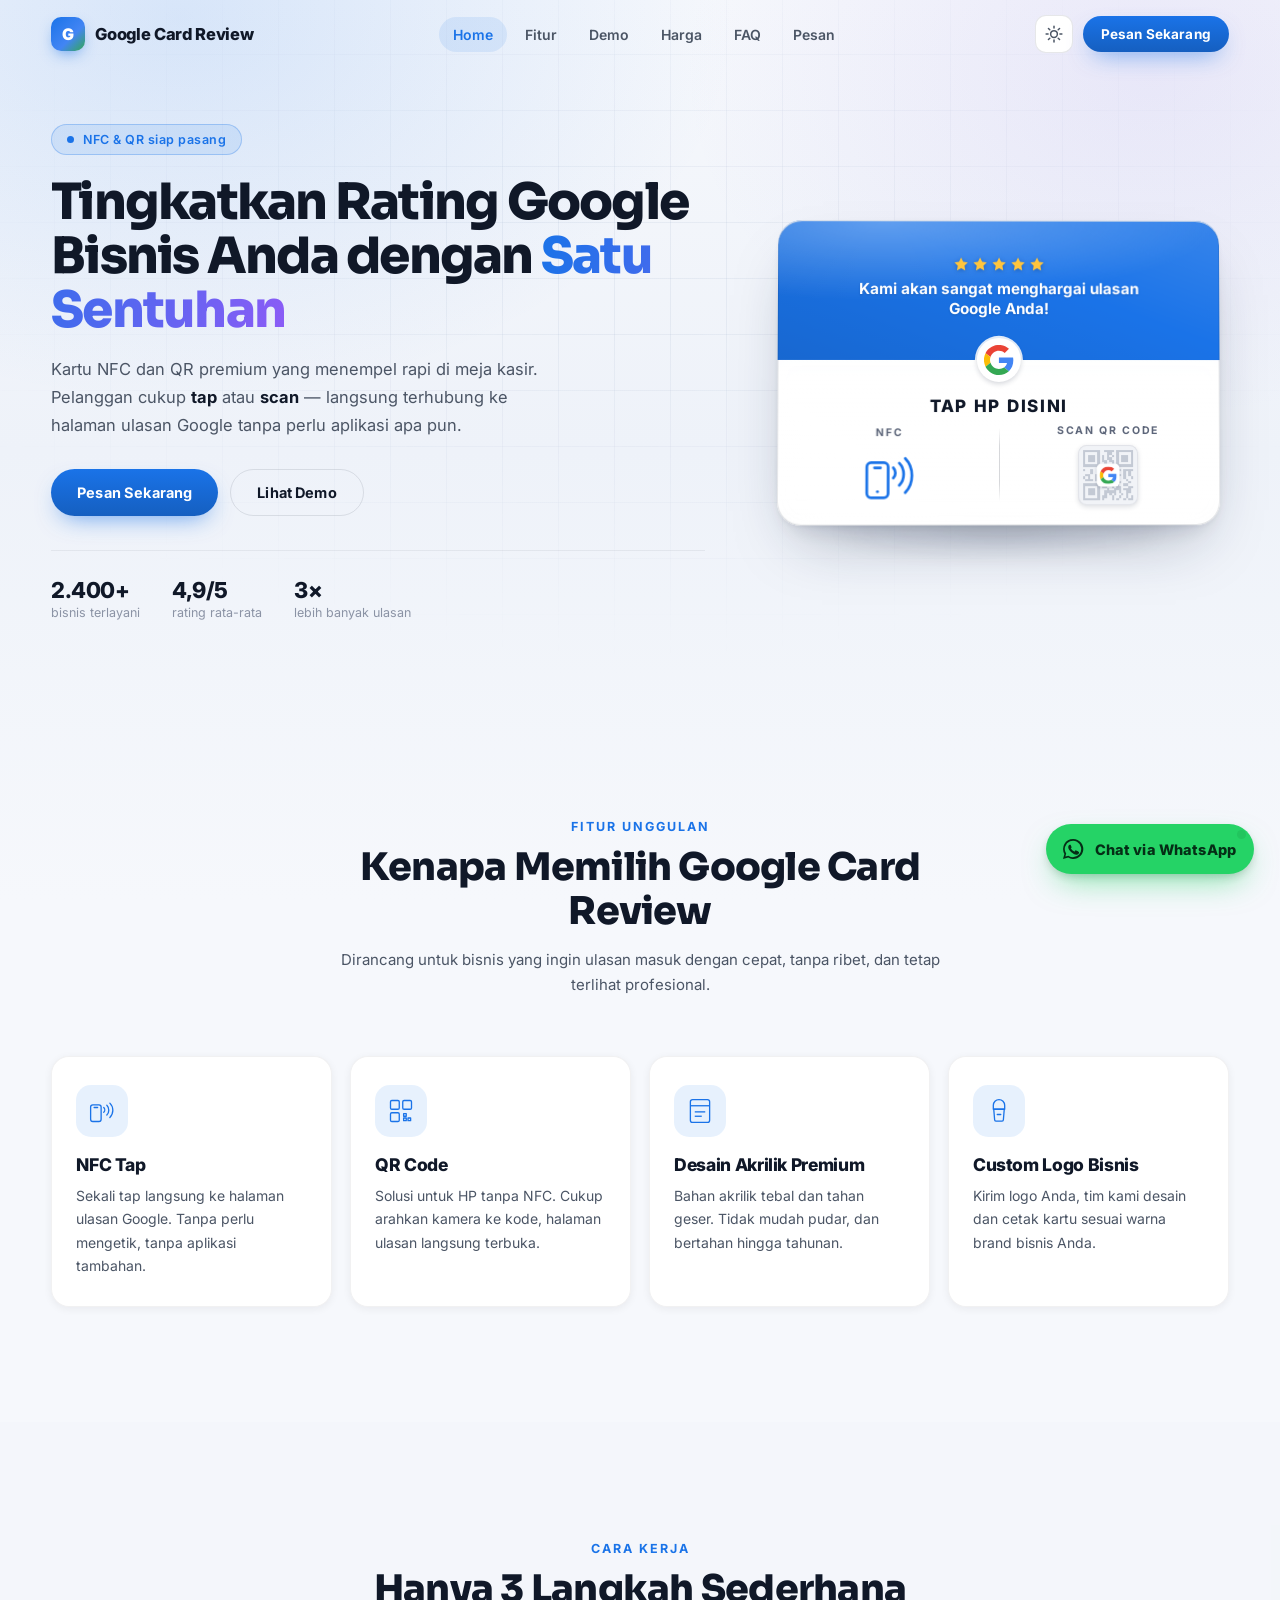
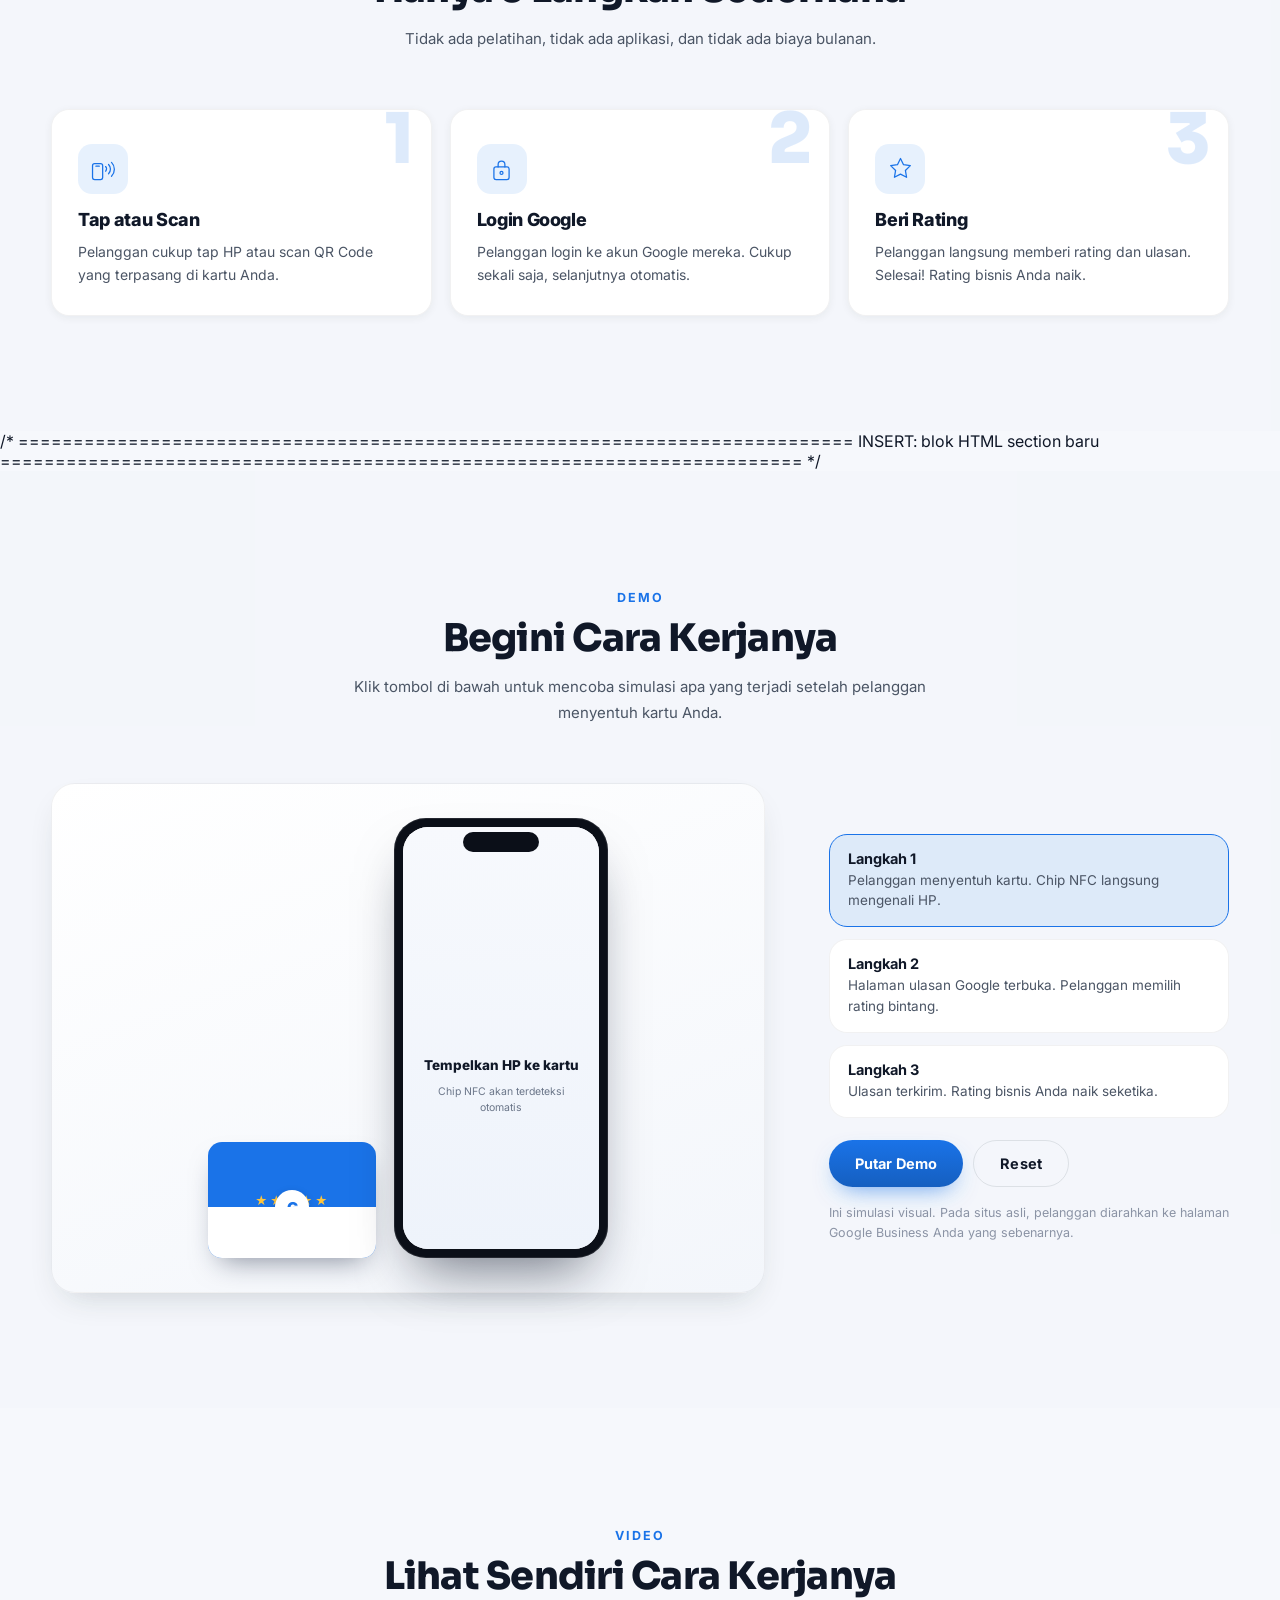
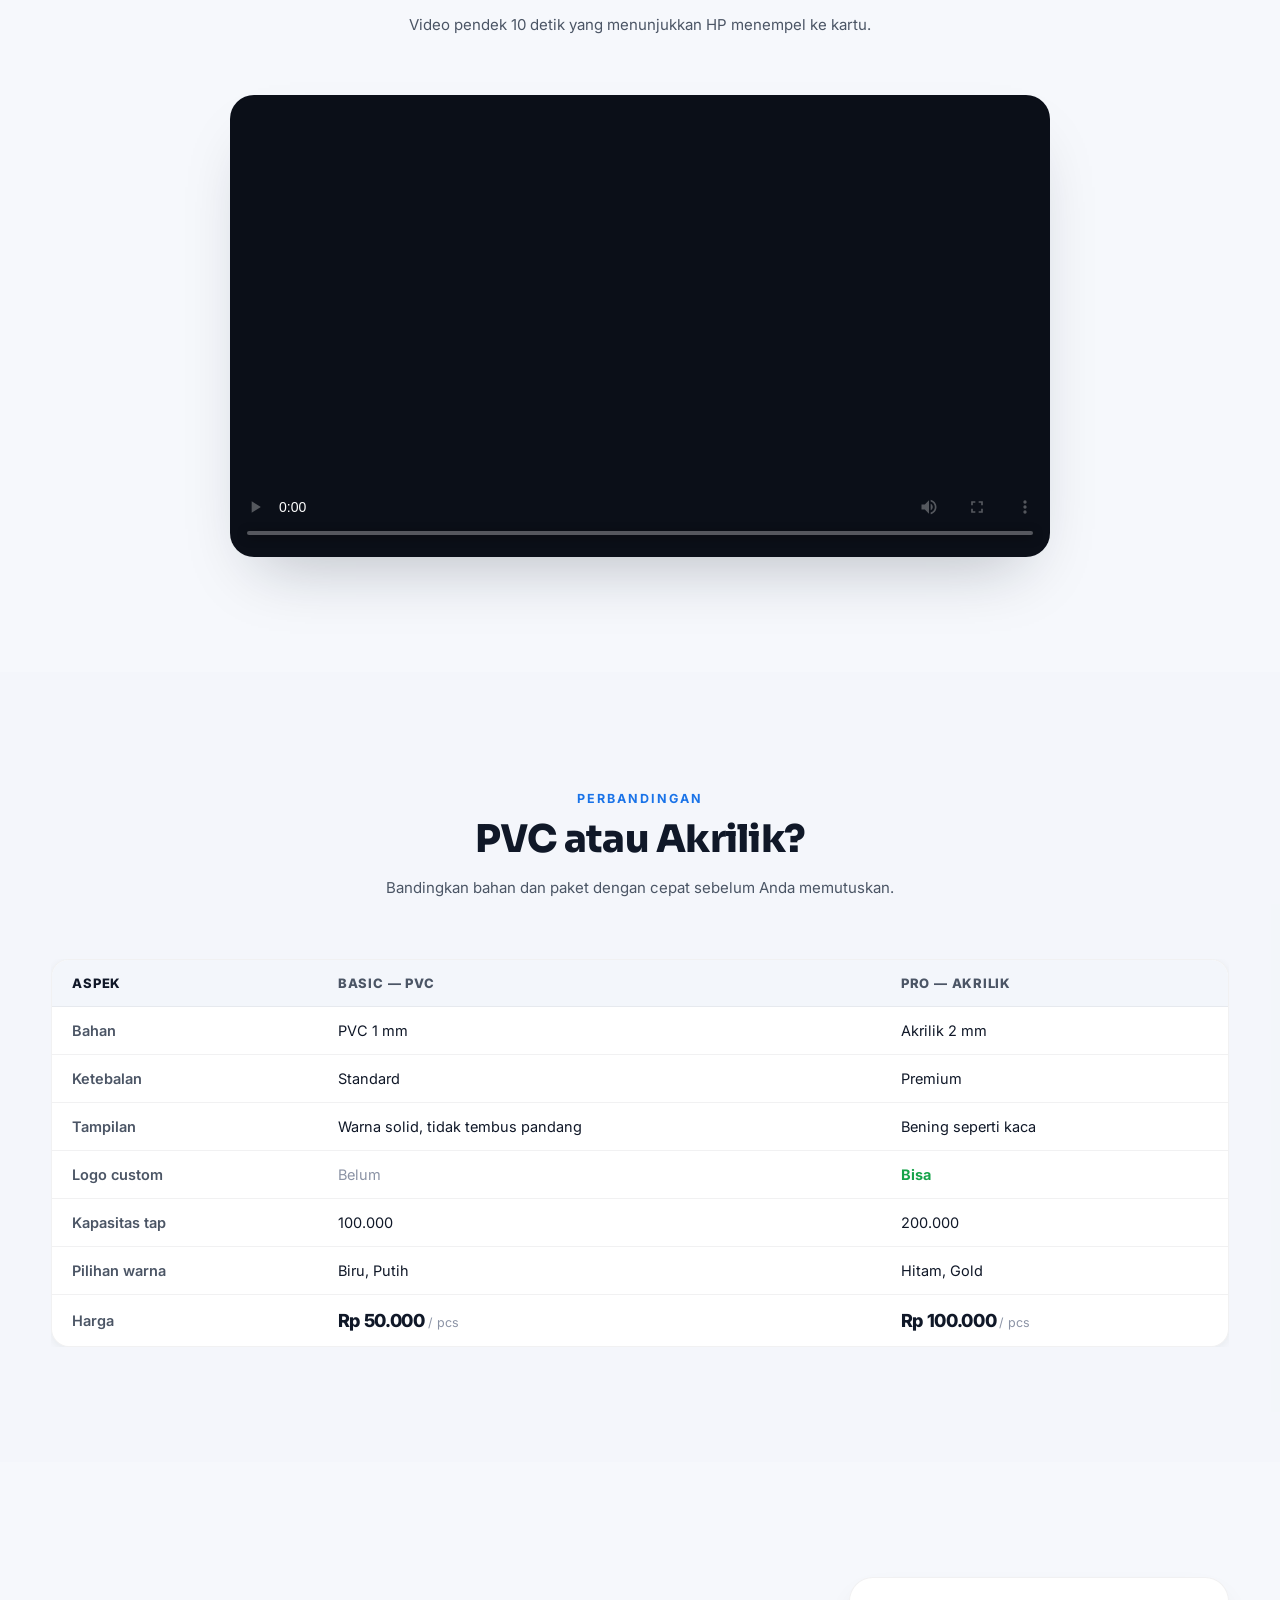
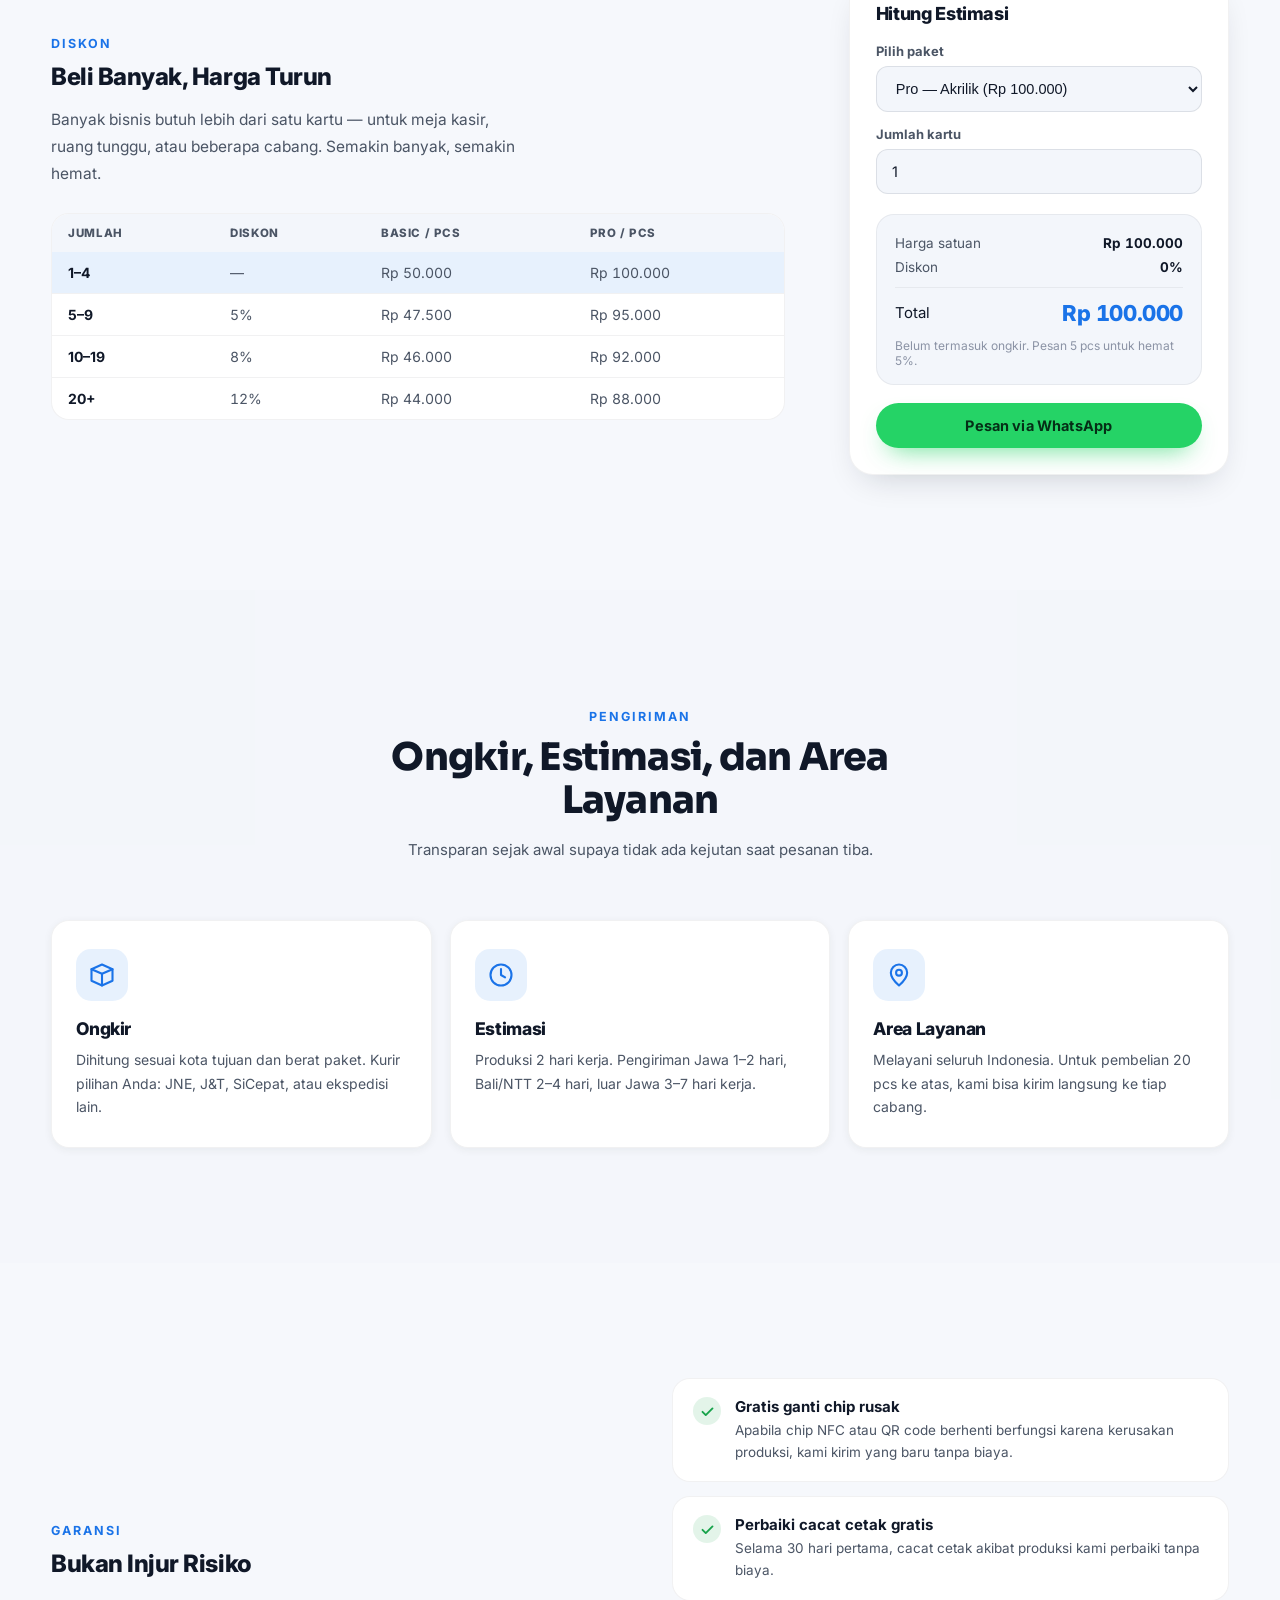
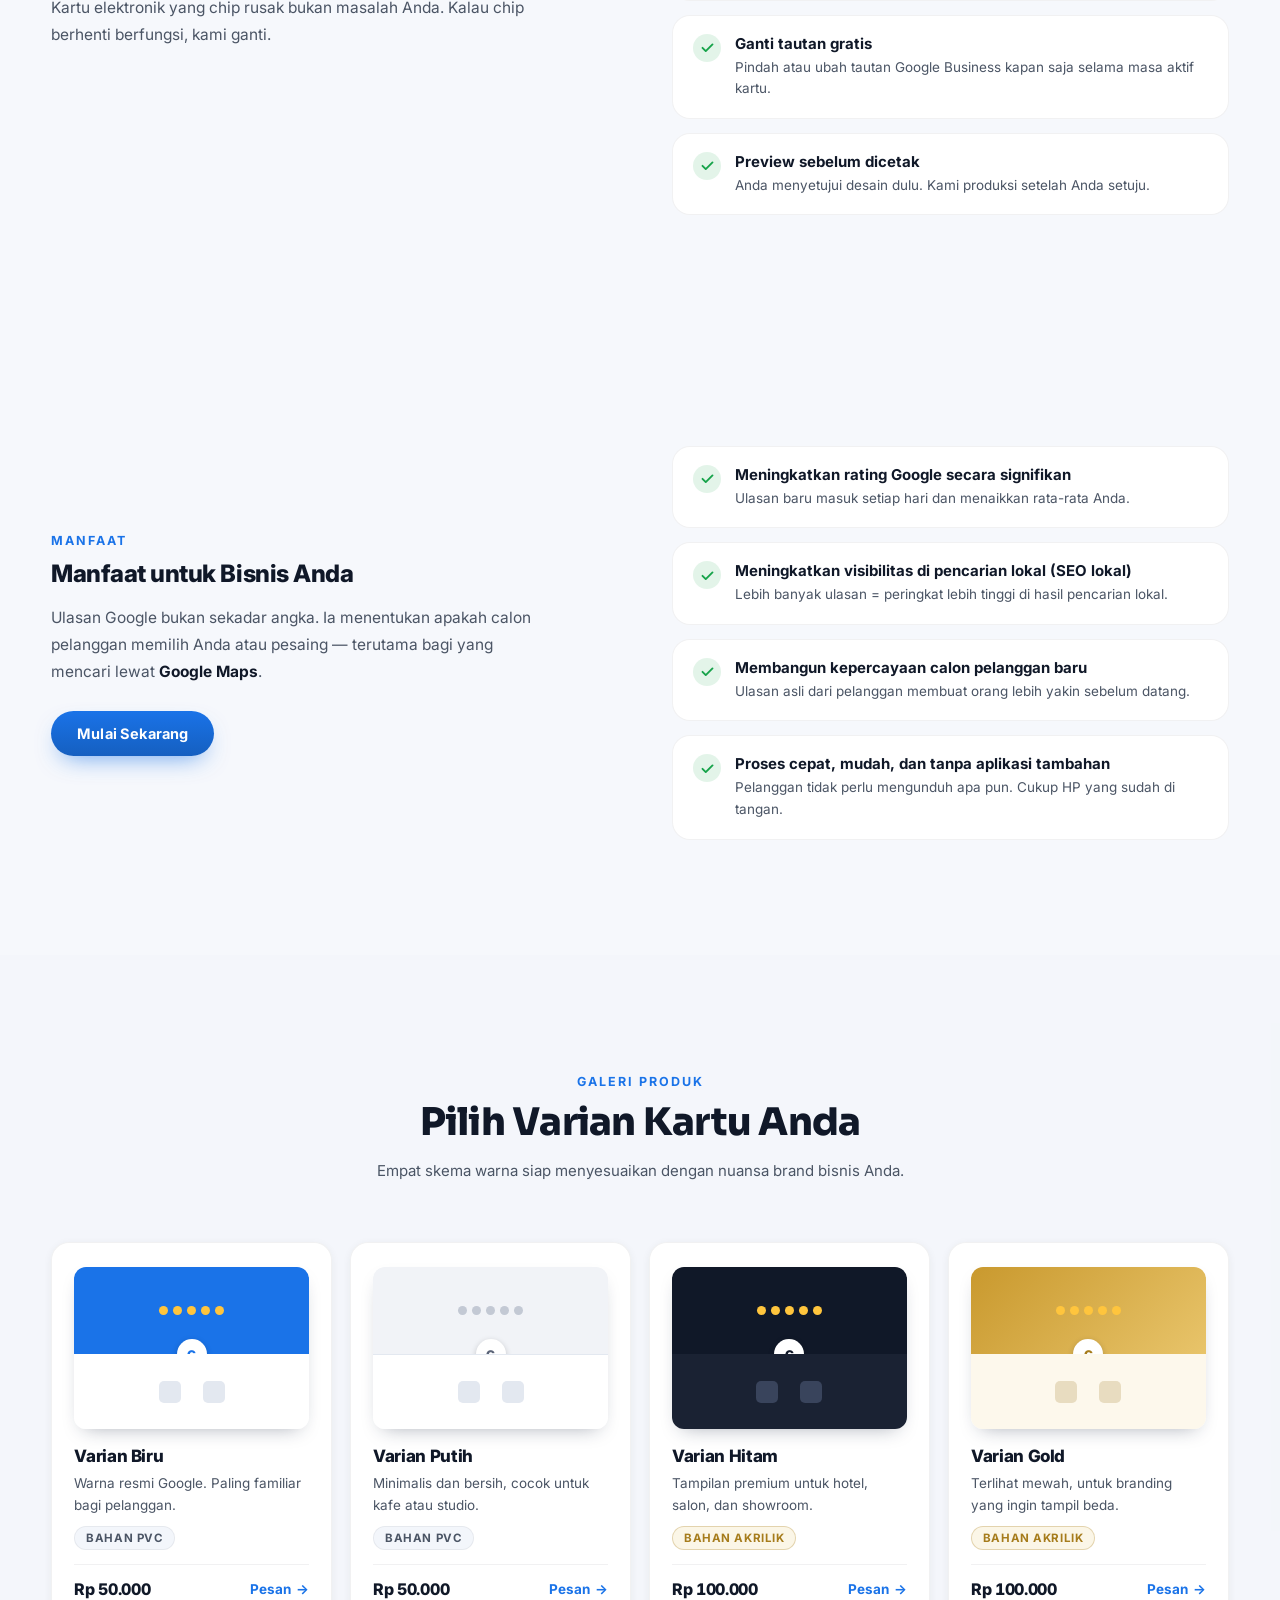
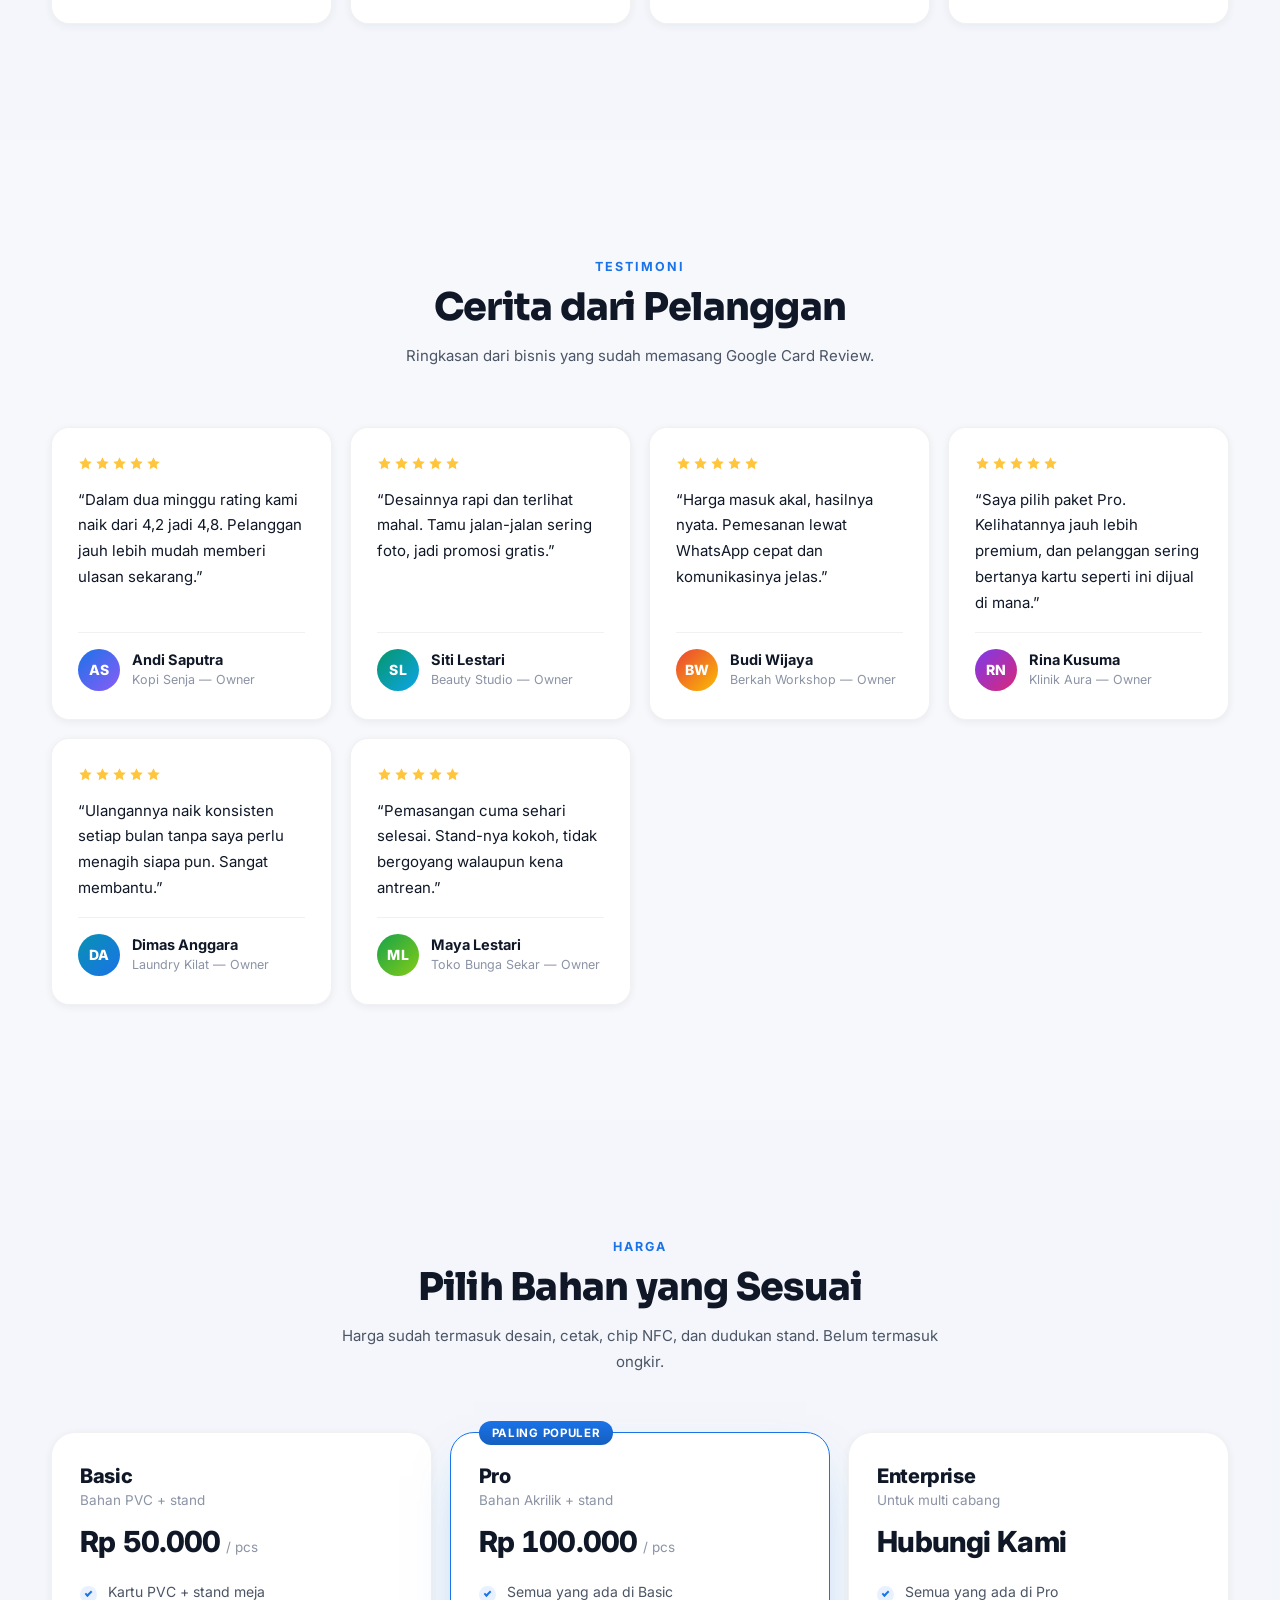
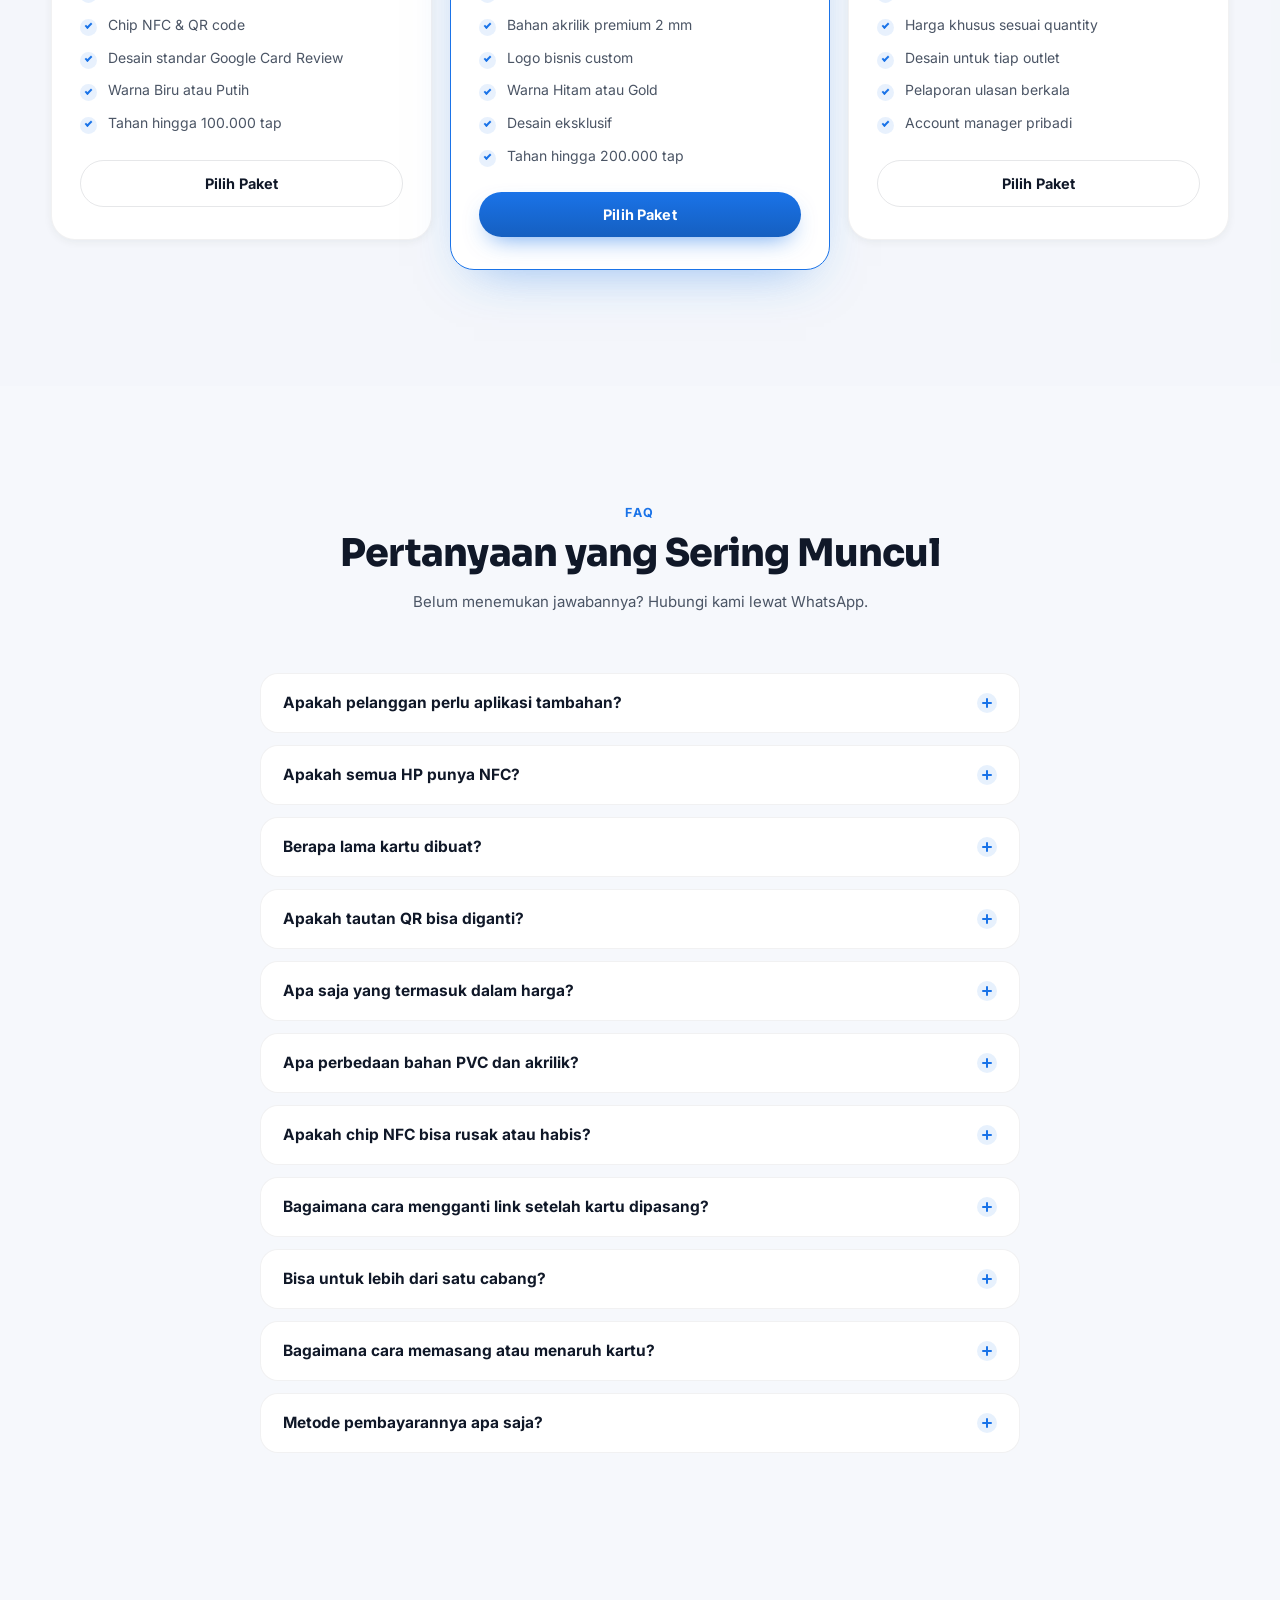
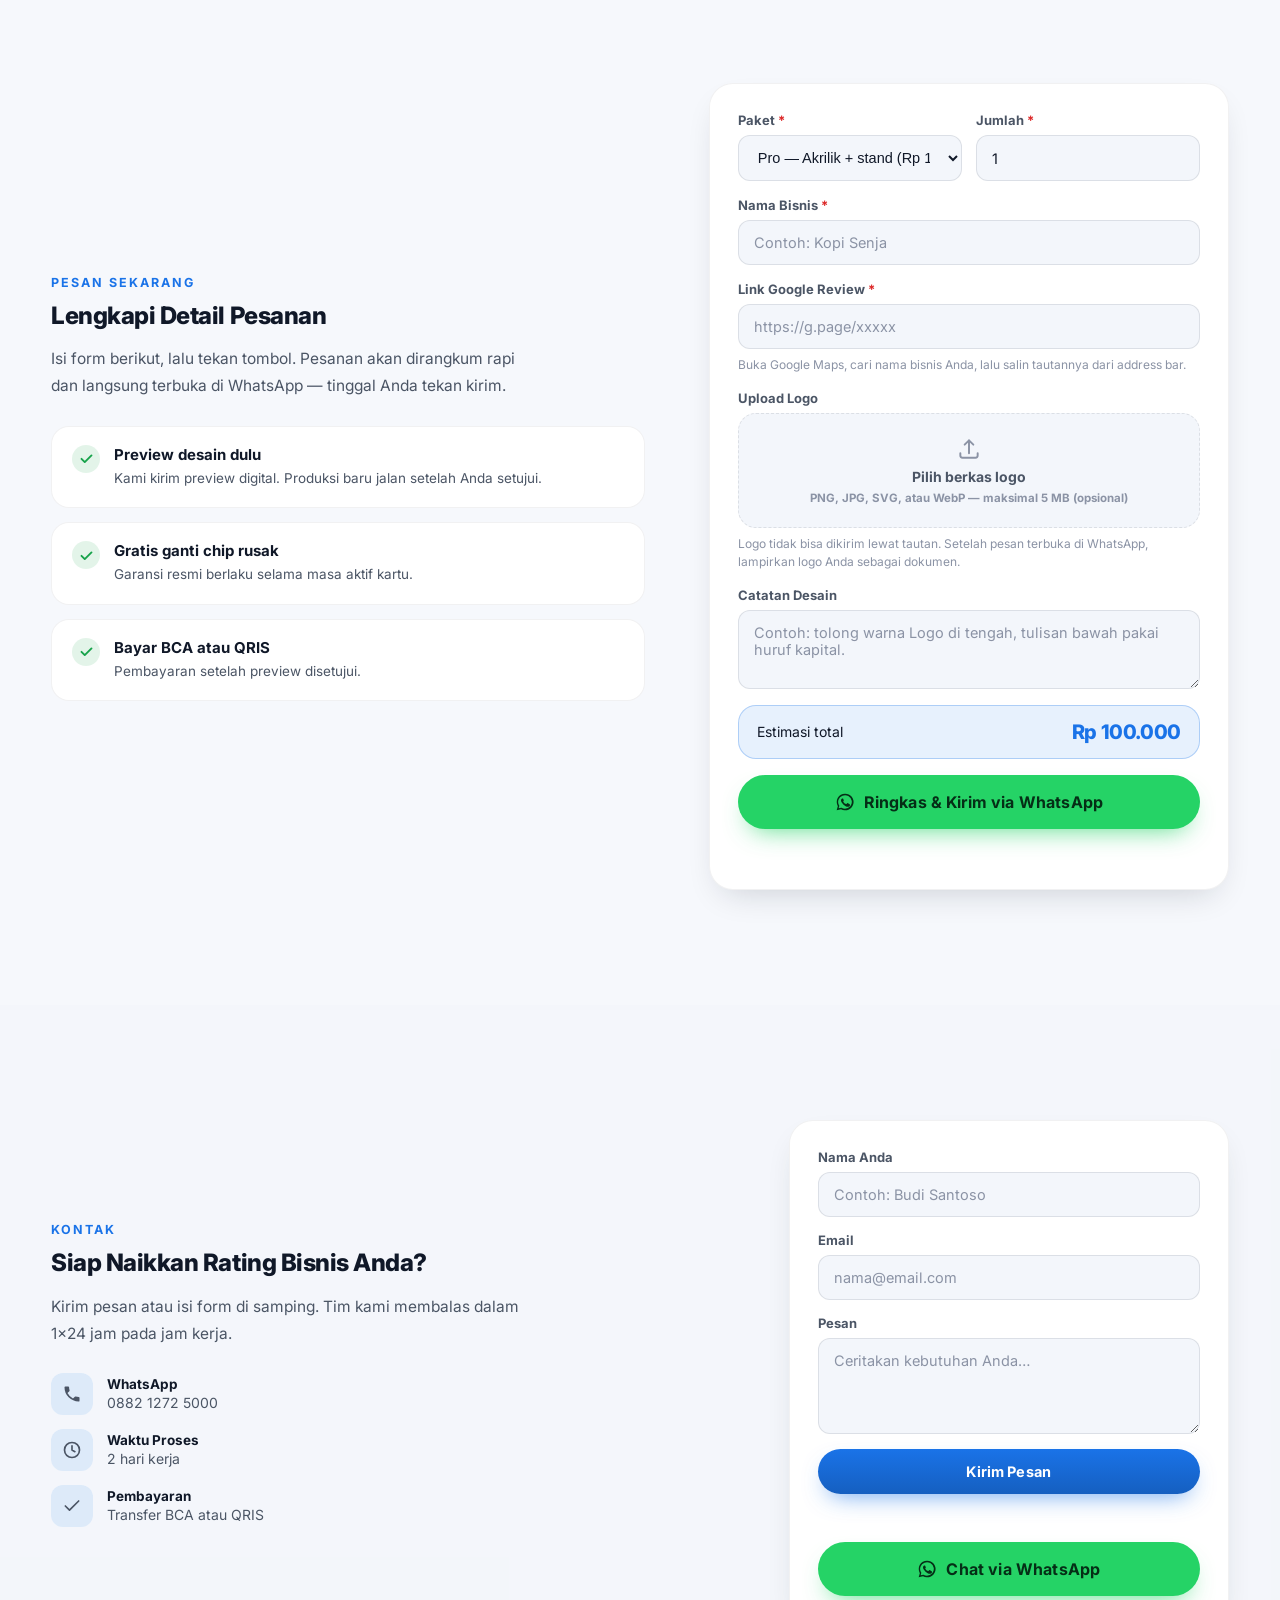
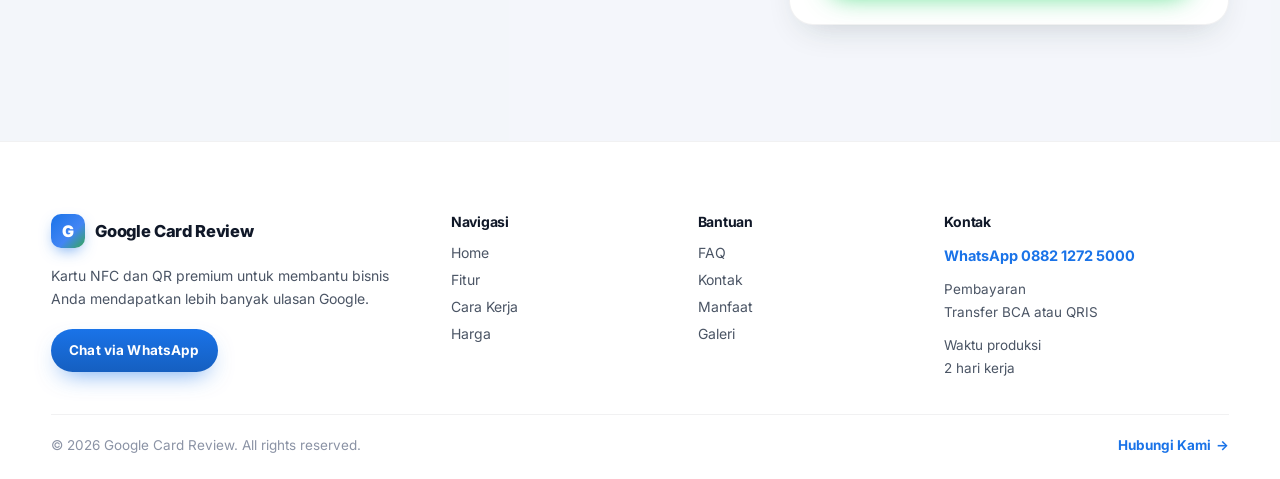
==== commit e57f7e01: "Add files via upload" ====
--- a/index.html
+++ b/index.html
@@ -376,7 +376,7 @@
                 <button type="button" data-v="5" aria-label="5 bintang">★</button>
               </div>
               <p class="scr__hint" id="demoHint">Ketuk bintang untuk memberi rating</p>
-              <span class="scr__write" id="demoWrite">Tulis ulasan</span>
+              <button type="button" class="scr__write" id="demoWrite">Tulis ulasan</button>
             </div>
 
             <!-- langkah 2: sukses -->
@@ -394,11 +394,17 @@
       </div>
 
       <div class="demo__side">
-        <ol class="demo__steps" id="demoSteps">
-          <li class="is-on"><b>Langkah 1</b><span>Pelanggan menyentuh kartu. Chip NFC langsung mengenali HP.</span></li>
-          <li><b>Langkah 2</b><span>Halaman ulasan Google terbuka. Pelanggan memilih rating bintang.</span></li>
-          <li><b>Langkah 3</b><span>Ulasan terkirim. Rating bisnis Anda naik seketika.</span></li>
-        </ol>
+        <div class="demo__steps" id="demoSteps" role="tablist" aria-label="Langkah demo">
+          <button type="button" class="is-on" role="tab" aria-selected="true" aria-controls="demoScreen">
+            <b>Langkah 1</b><span>Pelanggan menyentuh kartu. Chip NFC langsung mengenali HP.</span>
+          </button>
+          <button type="button" role="tab" aria-selected="false" aria-controls="demoScreen">
+            <b>Langkah 2</b><span>Halaman ulasan Google terbuka. Pelanggan memilih rating bintang.</span>
+          </button>
+          <button type="button" role="tab" aria-selected="false" aria-controls="demoScreen">
+            <b>Langkah 3</b><span>Ulasan terkirim. Rating bisnis Anda naik seketika.</span>
+          </button>
+        </div>
 
         <div class="demo__ctrl">
           <button class="btn btn--primary" id="demoPlay" type="button">Putar Demo</button>
@@ -425,24 +431,20 @@
 
     <div class="vid" data-reveal>
       <div class="vid__frame">
-        <!--
-          CARA PASANG VIDEO:
-          1. Simpan video Anda sebagai assets/video-demo.mp4
-             (resolusi ideal 1080x1920 vertikal atau 1920x1080, maks 5 MB)
-          2. Hapus blok <div class="vid__ph"> di bawah
-          3. Hapus tanda komentar pada baris <video> lalu ubah src
-        -->
-        <video class="vid__el" playsinline muted preload="none" poster="assets/og-image.png"
+        <video class="vid__el" playsinline preload="metadata" controls
+               poster="assets/og-image.png"
                aria-label="Video demonstrasi kartu NFC Google Card Review">
           <source src="assets/video-demo.mp4" type="video/mp4" />
+          Browser Anda tidak mendukung video HTML5.
         </video>
 
-        <div class="vid__ph">
+        <!-- Placeholder: hanya muncul kalau berkas video tidak ditemukan (dicatat JS) -->
+        <div class="vid__ph" id="vidPh" hidden>
           <span class="vid__ph-ico" aria-hidden="true">
             <svg viewBox="0 0 24 24" fill="currentColor"><path d="M8 5.5v13l11-6.5z"/></svg>
           </span>
-          <b>Slot video 10 detik</b>
-          <span>Simpan berkas sebagai <code>assets/video-demo.mp4</code> lalu muat ulang halaman ini.</span>
+          <b>Video belum tersedia</b>
+          <span>Simpan berkas sebagai <code>assets/video-demo.mp4</code> di folder ini, lalu muat ulang halaman.</span>
         </div>
       </div>
     </div>
@@ -490,7 +492,8 @@
         <span class="sec-kicker">Diskon</span>
         <h2>Beli Banyak, Harga Turun</h2>
         <p class="lead-p">Banyak bisnis butuh lebih dari satu kartu — untuk meja kasir, ruang tunggu, atau beberapa cabang. Semakin banyak, semakin hemat.</p>
-        <table class="qtable" data-reveal>
+        <div class="table-wrap" role="region" aria-label="Tabel diskon jumlah, bisa digeser" tabindex="0">
+          <table class="qtable">
           <thead>
             <tr><th scope="col">Jumlah</th><th scope="col">Diskon</th><th scope="col">Basic / pcs</th><th scope="col">Pro / pcs</th></tr>
           </thead>
@@ -500,7 +503,8 @@
             <tr data-qty="10"><th scope="row">10–19</th><td>8%</td><td>Rp 46.000</td><td>Rp 92.000</td></tr>
             <tr data-qty="20"><th scope="row">20+</th><td>12%</td><td>Rp 44.000</td><td>Rp 88.000</td></tr>
           </tbody>
-        </table>
+          </table>
+        </div>
       </div>
 
       <div class="calc" data-reveal data-delay="1">
--- a/style.css
+++ b/style.css
@@ -121,7 +121,7 @@
 /* ==========================================================================
    03. LATAR
    ========================================================================== */
-.bg{ position:fixed; inset:0; z-index:0; pointer-events:none }
+.bg{ position:fixed; inset:0; z-index:0; pointer-events:none; overflow:hidden }
 .bg__wash{
   position:absolute; inset:0;
   background:
@@ -875,8 +875,376 @@
 
 
 /* ==========================================================================
-   20. REDUCED MOTION
-   ========================================================================== */
+   21. WHATSAPP MELAYANG (floating)
+   ========================================================================== */
+.wa-float{
+  position:fixed; z-index:90;
+  right:clamp(14px,2.4vw,26px);
+  bottom:clamp(14px,2.4vw,26px);
+  display:flex; align-items:center; gap:10px;
+  padding:13px 18px 13px 15px; border-radius:999px;
+  background:var(--wa); color:#052e16;
+  font-size:14.5px; font-weight:800; letter-spacing:.01em;
+  box-shadow:0 14px 32px -10px rgba(37,211,102,.6), 0 4px 12px -4px rgba(0,0,0,.3);
+  transition:transform .28s var(--ease), box-shadow .28s var(--ease);
+}
+.wa-float:hover{ transform:translateY(-3px) scale(1.02); box-shadow:0 20px 40px -12px rgba(37,211,102,.75) }
+.wa-float svg{ width:24px; height:24px; flex:0 0 24px }
+.wa-float__txt{ white-space:nowrap }
+.wa-float__dot{
+  position:absolute; top:6px; right:8px;
+  width:9px; height:9px; border-radius:50%;
+  background:#22c55e; box-shadow:0 0 0 0 rgba(34,197,94,.7);
+  animation:ping 2.4s infinite;
+}
+@keyframes ping{
+  70%{ box-shadow:0 0 0 9px rgba(34,197,94,0) }
+  100%{ box-shadow:0 0 0 0 rgba(34,197,94,0) }
+}
+
+
+/* ==========================================================================
+   22. DEMO INTERAKTIF
+   ========================================================================== */
+.demo{
+  display:grid; grid-template-columns:minmax(0,1fr) minmax(0,400px);
+  gap:clamp(32px,5vw,64px); align-items:center;
+}
+.demo__stage{
+  position:relative;
+  display:flex; align-items:flex-end; justify-content:center; gap:18px;
+  padding:34px 22px; min-height:420px;
+  border-radius:var(--r-l);
+  background:linear-gradient(160deg, var(--surface), var(--surface-2));
+  border:1px solid var(--border-2); box-shadow:var(--shadow-m);
+}
+.demo__card{
+  width:168px; aspect-ratio:1.45; flex:0 0 168px;
+  border-radius:14px; position:relative; overflow:hidden;
+  background:#1a73e8; box-shadow:0 14px 28px -12px rgba(20,32,60,.5);
+  display:flex; flex-direction:column; align-items:center; justify-content:center;
+  gap:8px;
+}
+.demo__card-stars{ font-size:12px; letter-spacing:2px; color:var(--gold) }
+.demo__card-g{
+  position:absolute; left:50%; top:56%; transform:translate(-50%,-50%);
+  width:34px; height:34px; border-radius:50%; background:#fff;
+  display:grid; place-items:center; font-size:15px; font-weight:900; color:#1a73e8;
+  box-shadow:0 3px 8px rgba(0,0,0,.18);
+}
+.demo__card-tap{
+  position:absolute; bottom:12px; font-size:8.5px; font-weight:800;
+  letter-spacing:.12em; color:#0b3f8f; background:rgba(255,255,255,.9);
+  padding:4px 10px; border-radius:99px;
+}
+.demo__card::after{
+  content:""; position:absolute; left:0; right:0; top:56%; height:44%;
+  background:#fff;
+}
+
+/* --- mockup HP --- */
+.phone{
+  position:relative; flex:0 0 214px; width:214px;
+  aspect-ratio:9/18.5; border-radius:32px;
+  background:#0b0f18; padding:9px;
+  box-shadow:0 30px 56px -22px rgba(10,18,36,.6), 0 0 0 1px rgba(255,255,255,.10) inset;
+}
+.phone__notch{
+  position:absolute; left:50%; top:14px; transform:translateX(-50%);
+  width:76px; height:20px; border-radius:99px; background:#0b0f18; z-index:3;
+}
+.phone__screen{
+  position:relative; width:100%; height:100%;
+  border-radius:25px; overflow:hidden; background:#fff; color:#101828;
+}
+
+/* layar (Modifier scr--tap / --review / --done) */
+.scr{
+  position:absolute; inset:0; padding:44px 16px 20px;
+  display:flex; flex-direction:column; align-items:center; justify-content:center;
+  gap:9px; text-align:center;
+  opacity:0; visibility:hidden; transform:translateY(10px);
+  transition:opacity .4s ease, transform .4s var(--ease), visibility .4s;
+}
+.scr.is-on{ opacity:1; visibility:visible; transform:none }
+.scr__big{ font-size:13.5px; font-weight:800; line-height:1.4 }
+.scr__sm{ font-size:10.5px; color:#6b7689; line-height:1.5 }
+
+.scr--tap{ background:linear-gradient(180deg,#f7f9fd,#eef3fb) }
+.scr--review{ background:#fff }
+.scr--done{ background:linear-gradient(180deg,#f2fbf5,#e8f7ee) }
+
+/* layar 0: gelombang NFC */
+.scr__waves{ position:relative; width:56px; height:56px; margin-bottom:6px }
+.scr__waves i{
+  position:absolute; inset:0; border-radius:50%;
+  border:2.5px solid #1a73e8; opacity:0;
+  animation:nfcWave 2.2s ease-out infinite;
+}
+.scr__waves i:nth-child(2){ animation-delay:.7s }
+.scr__waves i:nth-child(3){ animation-delay:1.4s }
+@keyframes nfcWave{
+  0%  { transform:scale(.3); opacity:1 }
+  100%{ transform:scale(1); opacity:0 }
+}
+
+/* layar 1: halaman ulasan */
+.scr__glogo{ width:34px; height:34px }
+.scr__biz{ font-size:12.5px; font-weight:800 }
+.scr__stars{ display:flex; gap:3px; margin-top:4px }
+.scr__stars button{
+  background:none; border:0; padding:0; cursor:pointer;
+  font-size:26px; line-height:1; color:#d6dbe4;
+  transition:color .2s ease, transform .2s var(--ease);
+}
+.scr__stars button.is-on{ color:#FFC53D; transform:scale(1.12) }
+.scr__stars button:hover{ color:#FFC53D }
+.scr__hint{ font-size:10px; color:#8b93a5; min-height:1.3em }
+.scr__write{
+  margin-top:6px; padding:9px 20px; border-radius:99px; border:0;
+  font-family:inherit;
+  background:#1a73e8; color:#fff; font-size:11.5px; font-weight:700;
+  opacity:.4; pointer-events:none; transition:opacity .3s;
+}
+.scr__write.is-on{ opacity:1; pointer-events:auto; cursor:pointer }
+.scr__write.is-on:hover{ background:#155fc0 }
+
+/* layar 2: sukses */
+.scr__check{
+  width:56px; height:56px; border-radius:50%;
+  background:#e8f7ee; color:#16a34a; display:grid; place-items:center;
+}
+.scr__check svg{ width:28px; height:28px }
+.scr__again{
+  margin-top:8px; padding:9px 20px; border-radius:99px;
+  background:transparent; border:1.5px solid #1a73e8; color:#1a73e8;
+  font-size:11.5px; font-weight:700; cursor:pointer;
+}
+.scr__again:hover{ background:#1a73e8; color:#fff }
+
+/* sisi kanan */
+.demo__side{ min-width:0 }
+.demo__steps{ display:grid; gap:12px; margin-bottom:22px }
+.demo__steps button{
+  display:flex; flex-direction:column; gap:3px;
+  padding:15px 18px; border-radius:var(--r-m);
+  background:var(--surface); border:1px solid var(--border-2);
+  cursor:pointer; text-align:left; width:100%;
+  font:inherit; color:inherit; background:var(--surface);
+  transition:border-color .3s, background .3s, transform .3s var(--ease);
+}
+.demo__steps button:hover{ transform:translateX(4px); border-color:var(--brand) }
+.demo__steps button.is-on{ border-color:var(--brand); background:var(--brand-soft) }
+.demo__steps b{ font-size:14.5px }
+.demo__steps span{ font-size:13.5px; line-height:1.55; color:var(--text-dim) }
+.demo__ctrl{ display:flex; gap:10px; flex-wrap:wrap; margin-bottom:16px }
+.demo__note{ font-size:12.5px; color:var(--text-mute); line-height:1.6 }
+
+
+/* ==========================================================================
+   23. VIDEO
+   ========================================================================== */
+.vid .vid__frame{
+  position:relative; max-width:820px; margin-inline:auto;
+  aspect-ratio:16/9; border-radius:var(--r-l); overflow:hidden;
+  background:#0b0f18; border:1px solid var(--border-2); box-shadow:var(--shadow-l);
+}
+.vid__el{ width:100%; height:100%; object-fit:contain; display:block; background:#0b0f18 }
+
+/* panel kontrol native video, dibuat lebih jelas di layar gelap */
+.vid__el::-webkit-media-controls-panel{ background:rgba(11,15,24,.75) }
+.vid__el::-webkit-media-controls-enclosure{ border-radius:0 }
+
+/* placeholder: hanya tampil kalau JS menandai video tidak ditemukan */
+.vid__ph{
+  position:absolute; inset:0; display:grid; place-content:center;
+  justify-items:center; gap:9px; text-align:center; padding:24px;
+  background:linear-gradient(160deg, var(--surface-2), var(--surface));
+}
+.vid__ph[hidden]{ display:none }
+.vid__ph-ico{
+  width:64px; height:64px; border-radius:50%;
+  background:var(--brand); color:#fff; display:grid; place-items:center;
+  box-shadow:0 12px 26px -10px rgba(26,115,232,.7);
+}
+.vid__ph-ico svg{ width:28px; height:28px; margin-left:3px }
+.vid__ph b{ font-size:17px }
+.vid__ph span{ font-size:13.5px; color:var(--text-dim); max-width:44ch }
+.vid__ph code{
+  font-size:12.5px; padding:2px 7px; border-radius:5px;
+  background:var(--surface-2); border:1px solid var(--border-2); color:var(--brand);
+}
+
+
+/* ==========================================================================
+   24. TABEL PERBANDINGAN
+   ========================================================================== */
+.cmp-wrap{ overflow-x:auto; -webkit-overflow-scrolling:touch }
+.cmp{
+  width:100%; min-width:540px; border-collapse:separate; border-spacing:0;
+  border-radius:var(--r-m); overflow:hidden;
+  background:var(--surface); border:1px solid var(--border-2);
+  box-shadow:var(--shadow-s); font-size:14.5px;
+}
+.cmp th, .cmp td{ padding:15px 20px; text-align:left }
+.cmp thead th{
+  background:var(--surface-2); font-size:13px; font-weight:800;
+  letter-spacing:.06em; text-transform:uppercase; color:var(--text-dim);
+  border-bottom:1px solid var(--border-2);
+}
+.cmp thead th:first-child{ color:var(--text) }
+.cmp tbody th{ font-weight:600; color:var(--text-dim) }
+.cmp tbody tr + tr td, .cmp tbody tr + tr th{ border-top:1px solid var(--border-2) }
+.cmp tbody tr:hover td, .cmp tbody tr:hover th{ background:var(--surface-2) }
+.cmp__yes{ color:var(--ok); font-weight:700 }
+.cmp__no{ color:var(--text-mute) }
+.cmp__row-price td b{ font-size:18px; font-weight:800; letter-spacing:-.02em }
+.cmp__row-price td span{ font-size:12.5px; color:var(--text-mute); margin-left:3px }
+
+
+/* ==========================================================================
+   25. DISKON + KALKULATOR
+   ========================================================================== */
+.split--diskon{ grid-template-columns:minmax(0,1.35fr) minmax(0,380px) }
+.qtable{
+  width:100%; border-collapse:separate; border-spacing:0; margin-top:8px;
+  border-radius:var(--r-m); overflow:hidden;
+  background:var(--surface); border:1px solid var(--border-2); font-size:14px;
+}
+.qtable th, .qtable td{ padding:12px 16px; text-align:left }
+.qtable thead th{
+  background:var(--surface-2); font-size:11.5px; font-weight:800;
+  letter-spacing:.05em; text-transform:uppercase; color:var(--text-dim);
+}
+.qtable tbody th{ font-weight:700; color:var(--text) }
+.qtable tbody tr + tr td, .qtable tbody tr + tr th{ border-top:1px solid var(--border-2) }
+.qtable tbody tr.is-hint{ background:var(--brand-soft) }
+.qtable tbody td{ color:var(--text-dim); font-variant-numeric:tabular-nums }
+
+.calc{
+  padding:26px; border-radius:var(--r-l);
+  background:var(--surface); border:1px solid var(--border-2); box-shadow:var(--shadow-m);
+  position:sticky; top:calc(var(--nav-h) + 20px);
+}
+.calc__title{ font-size:18px; margin-bottom:18px }
+.calc .field{ margin-bottom:14px }
+.calc .field select{
+  width:100%; padding:13px 15px; border-radius:var(--r-s);
+  background:var(--surface-2); border:1.5px solid var(--border); color:var(--text);
+  font-size:14.5px; cursor:pointer;
+}
+.calc .field select:focus{ outline:none; border-color:var(--brand); box-shadow:0 0 0 4px var(--brand-soft) }
+.calc__out{
+  margin:20px 0 18px; padding:16px 18px; border-radius:var(--r-m);
+  background:var(--surface-2); border:1px solid var(--border-2);
+}
+.calc__line{
+  display:flex; align-items:center; justify-content:space-between; gap:12px;
+  font-size:13.5px; color:var(--text-dim); padding:4px 0;
+}
+.calc__line b{ color:var(--text); font-variant-numeric:tabular-nums }
+.calc__line--total{
+  margin-top:8px; padding-top:12px; border-top:1px solid var(--border-2);
+  font-size:15px; color:var(--text);
+}
+.calc__line--total b{ font-size:22px; font-weight:800; letter-spacing:-.02em; color:var(--brand) }
+.calc__hint{ margin-top:8px; font-size:12px; color:var(--text-mute) }
+
+
+/* ==========================================================================
+   26. FORM PESANAN
+   ========================================================================== */
+.split--order{ grid-template-columns:minmax(0,1fr) minmax(0,520px) }
+.order{
+  padding:28px; border-radius:var(--r-l);
+  background:var(--surface); border:1px solid var(--border-2); box-shadow:var(--shadow-m);
+  display:grid; gap:16px;
+}
+.order__row{ display:grid; grid-template-columns:1fr 1fr; gap:14px }
+.order .field select{
+  width:100%; padding:13px 15px; border-radius:var(--r-s);
+  background:var(--surface-2); border:1.5px solid var(--border); color:var(--text);
+  font-size:14.5px; cursor:pointer;
+}
+.order .field select:focus{ outline:none; border-color:var(--brand); background:var(--surface); box-shadow:0 0 0 4px var(--brand-soft) }
+.req{ color:#dc2626; font-weight:700 }
+.field__help{ font-size:12px; line-height:1.5; color:var(--text-mute) }
+
+/* upload logo */
+.upload{ display:block; cursor:pointer }
+.upload input[type="file"]{
+  position:absolute; left:0; top:0;
+  width:1px; height:1px;          /* WAJIB: menimpa aturan .field input{width:100%}
+                                    di bawah, yang specificity-nya sama */
+  opacity:0; pointer-events:none; font-size:0;
+}
+.upload__box{
+  display:flex; flex-direction:column; align-items:center; gap:6px;
+  padding:22px 16px; border-radius:var(--r-m); text-align:center;
+  border:1.5px dashed var(--border); background:var(--surface-2);
+  transition:border-color .25s, background .25s;
+}
+.upload:hover .upload__box{ border-color:var(--brand); background:var(--brand-soft) }
+.upload__box svg{ width:26px; height:26px; color:var(--text-mute) }
+.upload__box b{ font-size:14px }
+.upload__box em{ font-size:11.5px; font-style:normal; color:var(--text-mute) }
+.upload.has-file .upload__box{ border-style:solid; border-color:var(--ok); background:rgba(22,163,74,.08) }
+.upload.has-file .upload__box svg{ color:var(--ok) }
+
+.order__total{
+  display:flex; align-items:center; justify-content:space-between; gap:12px;
+  padding:14px 18px; border-radius:var(--r-m);
+  background:var(--brand-soft); border:1px solid rgba(26,115,232,.28);
+  font-size:14px; color:var(--text);
+}
+.order__total b{ font-size:20px; font-weight:800; letter-spacing:-.02em; color:var(--brand) }
+
+
+/* ==========================================================================
+   27. HALAMAN DOKUMEN (privasi / syarat)
+   ========================================================================== */
+.doc{
+  margin-top:34px; padding:clamp(24px,4vw,40px);
+  border-radius:var(--r-l);
+  background:var(--surface); border:1px solid var(--border-2); box-shadow:var(--shadow-s);
+  font-size:15px; line-height:1.8; color:var(--text-dim);
+}
+.doc h2{
+  font-family:'Sora'; font-size:19px; color:var(--text);
+  margin:32px 0 12px; padding-top:8px;
+}
+.doc h2:first-child{ margin-top:0 }
+.doc ul, .doc ol{ margin:12px 0; padding-left:0; list-style:none; display:grid; gap:9px }
+.doc li{ position:relative; padding-left:22px }
+.doc ul li::before{
+  content:""; position:absolute; left:4px; top:11px;
+  width:6px; height:6px; border-radius:50%; background:var(--brand);
+}
+.doc ol{ counter-reset:n }
+.doc ol li{ padding-left:30px; counter-increment:n }
+.doc ol li::before{
+  content:counter(n); position:absolute; left:0; top:1px;
+  width:20px; height:20px; border-radius:50%;
+  background:var(--brand-soft); color:var(--brand);
+  display:grid; place-items:center; font-size:11.5px; font-weight:800;
+}
+.doc p{ margin:12px 0 }
+.doc b{ color:var(--text) }
+.doc-cta{
+  margin-top:24px; padding:30px; border-radius:var(--r-l);
+  background:linear-gradient(140deg,var(--brand),var(--brand-600)); color:#fff;
+  text-align:center;
+}
+.doc-cta h3{ font-family:'Sora'; font-size:20px; margin-bottom:8px }
+.doc-cta p{ opacity:.9; margin-bottom:18px; font-size:14.5px }
+.doc-cta .btn{ background:#fff; color:var(--brand-600) }
+.doc-cta .btn:hover{ background:#fff; filter:brightness(.96) }
+.sr-only{
+  position:absolute; width:1px; height:1px; padding:0; margin:-1px;
+  overflow:hidden; clip:rect(0,0,0,0); white-space:nowrap; border:0;
+}
+
+
 /* ==========================================================================
    28. RESPONSIF (kartek baru)
    ========================================================================== */
@@ -885,6 +1253,18 @@
   .demo__stage{ min-height:0; padding:28px 18px }
   .split--diskon, .split--order{ grid-template-columns:minmax(0,1fr) }
   .calc{ position:static }
+}
+
+@media (max-width:600px){
+  /* tombol WA jadi ikon bulat, muncul setelah scroll */
+  .wa-float{
+    padding:0; width:58px; height:58px; justify-content:center;
+    border-radius:50%;
+    transform:translateY(90px); opacity:0; pointer-events:none;
+  }
+  .wa-float.is-show{ transform:none; opacity:1; pointer-events:auto }
+  .wa-float__txt{ display:none }
+  .foot__bar{ padding-bottom:64px }
 }
 
 @media (max-width:700px){
@@ -907,6 +1287,10 @@
   .wa-float{ width:54px; height:54px }
 }
 
+
+/* ==========================================================================
+   20. REDUCED MOTION
+   ========================================================================== */
 @media (prefers-reduced-motion:reduce){
   *,*::before,*::after{
     animation-duration:.01ms!important; animation-iteration-count:1!important;
@@ -916,376 +1300,240 @@
   .card{ transform:none!important }
   .glare{ display:none }
   .cast{ opacity:.75 }
-}
-
-
-/* ==========================================================================
-   21. WHATSAPP MELAYANG (floating)
-   ========================================================================== */
-.wa-float{
-  position:fixed; z-index:90;
-  right:clamp(14px,2.4vw,26px);
-  bottom:clamp(14px,2.4vw,26px);
-  display:flex; align-items:center; gap:10px;
-  padding:13px 18px 13px 15px; border-radius:999px;
-  background:var(--wa); color:#052e16;
-  font-size:14.5px; font-weight:800; letter-spacing:.01em;
-  box-shadow:0 14px 32px -10px rgba(37,211,102,.6), 0 4px 12px -4px rgba(0,0,0,.3);
-  transition:transform .28s var(--ease), box-shadow .28s var(--ease);
-}
-.wa-float:hover{ transform:translateY(-3px) scale(1.02); box-shadow:0 20px 40px -12px rgba(37,211,102,.75) }
-.wa-float svg{ width:24px; height:24px; flex:0 0 24px }
-.wa-float__txt{ white-space:nowrap }
-.wa-float__dot{
-  position:absolute; top:6px; right:8px;
-  width:9px; height:9px; border-radius:50%;
-  background:#22c55e; box-shadow:0 0 0 0 rgba(34,197,94,.7);
-  animation:ping 2.4s infinite;
-}
-@keyframes ping{ 70%{ box-shadow:0 0 0 9px rgba(34,197,94,0) } 100%{ box-shadow:0 0 0 0 rgba(34,197,94,0) } }
-
-/* Hanya di layar kecil: jadi ikon bulat + muncul setelah scroll */
-@media (max-width:600px){
-  .wa-float{
-    padding:0; width:58px; height:58px; justify-content:center;
-    border-radius:50%;
-    transform:translateY(90px); opacity:0; pointer-events:none;
+  .scr{ transition:none!important }
+}
+
+
+/* ==========================================================================
+   29. PERBAIKAN MOBILE
+   --------------------------------------------------------------------------
+   Ditambahkan setelah-semua section lain supaya menang atas aturan yang
+   sama specific-nya.
+
+   Prinsip: apa pun yang terjadi, TIDAK ADA elemen yang boleh keluar dari
+   lebar layar. Grid/flex yang berisi teks panjang, tabel, atau input diberi
+   min-width:0 supaya boleh menyusut — inilah penyebab paling umum
+   "layout dua kolom tidak berubah jadi satu kolom" di HP.
+
+   Catatan penting: overflow-x:hidden pada <body> saja sebenarnya BARU
+   menyembunyikan masalah (halaman tidak bisa digeser, tapi konten tetap
+   terpotong). Jadi html juga diberi overflow-x:hidden, dan yang utama
+   semua penyebabnya diperbaiki di bawah.
+   ========================================================================== */
+
+/* --- 1. Pemotonganoverflow berlapis (pengaman) --- */
+html, body{
+  max-width:100%;
+  overflow-x:hidden;
+  overflow-x:clip;          /* lebih baik: tidak bikin scroll container */
+}
+
+/* --- 2. Kotak pembungkus yang boleh digeser --- */
+.table-wrap{
+  max-width:100%;
+  overflow-x:auto;
+  -webkit-overflow-scrolling:touch;
+  /* biar tidak ikut memaksa halaman melebar */
+  overscroll-behavior-x:contain;
+}
+.table-wrap:focus-visible{ outline:2px solid var(--brand); outline-offset:3px; border-radius:6px }
+.table-wrap table{ margin:0 }
+
+/* --- 3..grid & flex:_longgar, boleh menyusut --- */
+.hero__grid,
+.split,
+.split--diskon,
+.split--order,
+.split--contact,
+.plans,
+.cards-3,
+.cards-4,
+.steps,
+.gallery,
+.options,
+.hero__cta,
+.demo__ctrl{
+  min-width:0;
+}
+/* anak langsung dari split/grid: izinkan menyusut */
+.split > *,
+.hero__grid > *,
+.demo > *,
+.plans > *,
+.cards-4 > *,
+.cards-3 > *,
+.steps > *,
+.gallery > *{
+  min-width:0;
+}
+
+/* --- 4. Elemen form & tabel --- */
+.field, .field input, .field select, .field textarea,
+.order, .calc, .form-card, .form,
+.table-wrap, .qtable, .cmp-wrap, .cmp{
+  max-width:100%;
+}
+.field input, .field select, .field textarea{
+  width:100%;
+  box-sizing:border-box;
+  min-width:0;
+}
+.order__row > .field,
+.order__row{ min-width:0 }
+
+/* --- 5. Teks panjang & kata tanpa spasi --- */
+h1, h2, h3, h4, p, li, td, th, label, span, b, a{
+  overflow-wrap:anywhere;
+  word-break:normal;
+}
+.plan__price b, .price, .calc__line b{ font-variant-numeric:tabular-nums }
+
+/* ============================================================
+   6. BREAKPOINT UTAMA — 768px (permintaan Anda)
+   ============================================================ */
+@media (max-width:768px){
+
+  /* semua dua kolom jadi satu kolom, teks dulu baru kartu/form */
+  .split,
+  .split--diskon,
+  .split--order,
+  .split--contact,
+  .hero__grid,
+  .demo,
+  .plans,
+  .steps,
+  .cards-3,
+  .cards-4,
+  .gallery,
+  .options{
+    grid-template-columns:minmax(0,1fr) !important;
+    gap:28px;
   }
-  .wa-float.is-show{ transform:none; opacity:1; pointer-events:auto }
-  .wa-float__txt{ display:none }
-}
-@media (max-width:600px){
-  /* ruang agar tidak menutupi tombol lain di bawah */
-  .foot__bar{ padding-bottom:64px }
-}
-
-
-/* ==========================================================================
-   22. DEMO INTERAKTIF
-   ========================================================================== */
-.demo{
-  display:grid; grid-template-columns:minmax(0,1fr) minmax(0,400px);
-  gap:clamp(32px,5vw,64px); align-items:center;
-}
-.demo__stage{
-  position:relative;
-  display:flex; align-items:flex-end; justify-content:center; gap:18px;
-  padding:34px 22px; min-height:420px;
-  border-radius:var(--r-l);
-  background:linear-gradient(160deg, var(--surface), var(--surface-2));
-  border:1px solid var(--border-2); box-shadow:var(--shadow-m);
-}
-.demo__card{
-  width:168px; aspect-ratio:1.45; flex:0 0 168px;
-  border-radius:14px; position:relative; overflow:hidden;
-  background:#1a73e8; box-shadow:0 14px 28px -12px rgba(20,32,60,.5);
-  display:flex; flex-direction:column; align-items:center; justify-content:center;
-  gap:8px;
-}
-.demo__card-stars{ font-size:12px; letter-spacing:2px; color:var(--gold) }
-.demo__card-g{
-  position:absolute; left:50%; top:56%; transform:translate(-50%,-50%);
-  width:34px; height:34px; border-radius:50%; background:#fff;
-  display:grid; place-items:center; font-size:15px; font-weight:900; color:#1a73e8;
-  box-shadow:0 3px 8px rgba(0,0,0,.18);
-}
-.demo__card-tap{
-  position:absolute; bottom:12px; font-size:8.5px; font-weight:800;
-  letter-spacing:.12em; color:#0b3f8f; background:rgba(255,255,255,.9);
-  padding:4px 10px; border-radius:99px;
-}
-.demo__card::after{
-  content:""; position:absolute; left:0; right:0; top:56%; height:44%;
-  background:#fff;
-}
-
-/* --- HP --- */
-.phone{
-  position:relative; flex:0 0 214px; width:214px;
-  aspect-ratio:9/18.5; border-radius:32px;
-  background:#0b0f18; padding:9px;
-  box-shadow:0 30px 56px -22px rgba(10,18,36,.6), 0 0 0 1px rgba(255,255,255,.10) inset;
-}
-.phone__notch{
-  position:absolute; left:50%; top:14px; transform:translateX(-50%);
-  width:76px; height:20px; border-radius:99px; background:#0b0f18; z-index:3;
-}
-.phone__screen{
-  position:relative; width:100%; height:100%;
-  border-radius:25px; overflow:hidden; background:#fff;
-  color:#101828;
-}
-
-.scr{
-  position:absolute; inset:0; padding:44px 16px 20px;
-  display:flex; flex-direction:column; align-items:center; justify-content:center;
-  gap:9px; text-align:center;
-  opacity:0; visibility:hidden; transform:translateY(10px);
-  transition:opacity .4s ease, transform .4s var(--ease), visibility .4s;
-}
-.scr.is-on{ opacity:1; visibility:visible; transform:none }
-.scr__big{ font-size:13.5px; font-weight:800; line-height:1.4 }
-.scr__sm{ font-size:10.5px; color:#6b7689; line-height:1.5 }
-
-/* layar 0: gelombang NFC */
-.scr__waves{ position:relative; width:56px; height:56px; margin-bottom:6px }
-.scr__waves i{
-  position:absolute; inset:0; border-radius:50%;
-  border:2.5px solid #1a73e8; opacity:0;
-  animation:nfcWave 2.2s ease-out infinite;
-}
-.scr__waves i:nth-child(2){ animation-delay:.7s }
-.scr__waves i:nth-child(3){ animation-delay:1.4s }
-@keyframes nfcWave{
-  0%  { transform:scale(.3); opacity:1 }
-  100%{ transform:scale(1); opacity:0 }
-}
-
-/* layar 1: halaman ulasan */
-.scr__glogo{ width:34px; height:34px }
-.scr__biz{ font-size:12.5px; font-weight:800 }
-.scr__stars{ display:flex; gap:3px; margin-top:4px }
-.scr__stars button{
-  background:none; border:0; padding:0; cursor:pointer;
-  font-size:26px; line-height:1; color:#d6dbe4;
-  transition:color .2s ease, transform .2s var(--ease);
-}
-.scr__stars button.is-on{ color:#FFC53D; transform:scale(1.12) }
-.scr__hint{ font-size:10px; color:#8b93a5; min-height:1.3em }
-.scr__write{
-  margin-top:6px; padding:9px 20px; border-radius:99px;
-  background:#1a73e8; color:#fff; font-size:11.5px; font-weight:700;
-  opacity:.4; pointer-events:none; transition:opacity .3s;
-}
-.scr__write.is-on{ opacity:1; pointer-events:auto; cursor:pointer }
-
-/* layar 2: sukses */
-.scr__check{
-  width:56px; height:56px; border-radius:50%;
-  background:#e8f7ee; color:#16a34a; display:grid; place-items:center;
-}
-.scr__check svg{ width:28px; height:28px }
-.scr__again{
-  margin-top:8px; padding:9px 20px; border-radius:99px;
-  background:transparent; border:1.5px solid #1a73e8; color:#1a73e8;
-  font-size:11.5px; font-weight:700; cursor:pointer;
-}
-
-/* sisi kanan */
-.demo__steps{ display:grid; gap:12px; margin-bottom:22px }
-.demo__steps li{
-  display:flex; flex-direction:column; gap:3px;
-  padding:15px 18px; border-radius:var(--r-m);
-  background:var(--surface); border:1px solid var(--border-2);
-  transition:border-color .3s, background .3s, transform .3s var(--ease);
-}
-.demo__steps li.is-on{ border-color:var(--brand); background:var(--brand-soft) }
-.demo__steps b{ font-size:14.5px }
-.demo__steps span{ font-size:13.5px; line-height:1.55; color:var(--text-dim) }
-.demo__ctrl{ display:flex; gap:10px; flex-wrap:wrap; margin-bottom:16px }
-.demo__note{ font-size:12.5px; color:var(--text-mute); line-height:1.6 }
-
-
-/* layar demo: penanda Modifier (dipakai JS untuk menentukan layar aktif) */
-.scr--tap{ background:linear-gradient(180deg,#f7f9fd,#eef3fb) }
-.scr--review{ background:#fff }
-.scr--done{ background:linear-gradient(180deg,#f2fbf5,#e8f7ee) }
-.demo__side{ min-width:0 }
-
-/* bila JS mati, layar pertama tetap terlihat (tidak ada layar kosong) */
-.scr{ opacity:0; visibility:hidden }
-.scr.is-on{ opacity:1; visibility:visible }
-.no-js .scr:first-child,
-html:not(.js-reveal) .scr:first-child{ opacity:1; visibility:visible }
-
-/* ==========================================================================
-   23. VIDEO
-   ========================================================================== */
-.vid__frame{
-  position:relative; max-width:820px; margin-inline:auto;
-  aspect-ratio:16/9; border-radius:var(--r-l); overflow:hidden;
-  background:linear-gradient(160deg, var(--surface-2), var(--surface));
-  border:1px solid var(--border-2); box-shadow:var(--shadow-l);
-}
-.vid__el{ width:100%; height:100%; object-fit:cover; display:block }
-.vid__ph{
-  position:absolute; inset:0; display:grid; place-content:center;
-  justify-items:center; gap:9px; text-align:center; padding:24px;
-}
-.vid__ph-ico{
-  width:64px; height:64px; border-radius:50%;
-  background:var(--brand); color:#fff; display:grid; place-items:center;
-  box-shadow:0 12px 26px -10px rgba(26,115,232,.7);
-}
-.vid__ph-ico svg{ width:28px; height:28px; margin-left:3px }
-.vid__ph b{ font-size:17px }
-.vid__ph span{ font-size:13.5px; color:var(--text-dim); max-width:44ch }
-.vid__ph code{
-  font-size:12.5px; padding:2px 7px; border-radius:5px;
-  background:var(--surface-2); border:1px solid var(--border-2); color:var(--brand);
-}
-.vid:has(.vid__el[src]:not([src=""])) .vid__ph{ display:none }
-
-
-/* ==========================================================================
-   24. TABEL PERBANDINGAN
-   ========================================================================== */
-.cmp-wrap{ overflow-x:auto; -webkit-overflow-scrolling:touch }
-.cmp{
-  width:100%; min-width:540px; border-collapse:separate; border-spacing:0;
-  border-radius:var(--r-m); overflow:hidden;
-  background:var(--surface); border:1px solid var(--border-2);
-  box-shadow:var(--shadow-s); font-size:14.5px;
-}
-.cmp th, .cmp td{ padding:15px 20px; text-align:left }
-.cmp thead th{
-  background:var(--surface-2); font-size:13px; font-weight:800;
-  letter-spacing:.06em; text-transform:uppercase; color:var(--text-dim);
-  border-bottom:1px solid var(--border-2);
-}
-.cmp thead th:first-child{ color:var(--text) }
-.cmp tbody th{ font-weight:600; color:var(--text-dim) }
-.cmp tbody tr + tr td, .cmp tbody tr + tr th{ border-top:1px solid var(--border-2) }
-.cmp tbody tr:hover td, .cmp tbody tr:hover th{ background:var(--surface-2) }
-.cmp__yes{ color:var(--ok); font-weight:700 }
-.cmp__no{ color:var(--text-mute) }
-.cmp__row-price td b{ font-size:18px; font-weight:800; letter-spacing:-.02em }
-.cmp__row-price td span{ font-size:12.5px; color:var(--text-mute); margin-left:3px }
-
-
-/* ==========================================================================
-   25. DISKON + KALKULATOR
-   ========================================================================== */
-.split--diskon{ grid-template-columns:minmax(0,1.35fr) minmax(0,380px) }
-.qtable{
-  width:100%; border-collapse:separate; border-spacing:0; margin-top:8px;
-  border-radius:var(--r-m); overflow:hidden;
-  background:var(--surface); border:1px solid var(--border-2); font-size:14px;
-}
-.qtable th, .qtable td{ padding:12px 16px; text-align:left }
-.qtable thead th{
-  background:var(--surface-2); font-size:11.5px; font-weight:800;
-  letter-spacing:.05em; text-transform:uppercase; color:var(--text-dim);
-}
-.qtable tbody th{ font-weight:700; color:var(--text) }
-.qtable tbody tr + tr td, .qtable tbody tr + tr th{ border-top:1px solid var(--border-2) }
-.qtable tbody tr.is-hint{ background:var(--brand-soft) }
-.qtable tbody td{ color:var(--text-dim); font-variant-numeric:tabular-nums }
-
-.calc{
-  padding:26px; border-radius:var(--r-l);
-  background:var(--surface); border:1px solid var(--border-2); box-shadow:var(--shadow-m);
-  position:sticky; top:calc(var(--nav-h) + 20px);
-}
-.calc__title{ font-size:18px; margin-bottom:18px }
-.calc .field{ margin-bottom:14px }
-.calc .field select{
-  width:100%; padding:13px 15px; border-radius:var(--r-s);
-  background:var(--surface-2); border:1.5px solid var(--border); color:var(--text);
-  font-size:14.5px; cursor:pointer;
-}
-.calc .field select:focus{ outline:none; border-color:var(--brand); box-shadow:0 0 0 4px var(--brand-soft) }
-.calc__out{
-  margin:20px 0 18px; padding:16px 18px; border-radius:var(--r-m);
-  background:var(--surface-2); border:1px solid var(--border-2);
-}
-.calc__line{
-  display:flex; align-items:center; justify-content:space-between; gap:12px;
-  font-size:13.5px; color:var(--text-dim); padding:4px 0;
-}
-.calc__line b{ color:var(--text); font-variant-numeric:tabular-nums }
-.calc__line--total{
-  margin-top:8px; padding-top:12px; border-top:1px solid var(--border-2);
-  font-size:15px; color:var(--text);
-}
-.calc__line--total b{ font-size:22px; font-weight:800; letter-spacing:-.02em; color:var(--brand) }
-.calc__hint{ margin-top:8px; font-size:12px; color:var(--text-mute) }
-
-
-/* ==========================================================================
-   26. FORM PESANAN
-   ========================================================================== */
-.split--order{ grid-template-columns:minmax(0,1fr) minmax(0,520px) }
-.order{
-  padding:28px; border-radius:var(--r-l);
-  background:var(--surface); border:1px solid var(--border-2); box-shadow:var(--shadow-m);
-  display:grid; gap:16px;
-}
-.order__row{ display:grid; grid-template-columns:1fr 1fr; gap:14px }
-.order .field select{
-  width:100%; padding:13px 15px; border-radius:var(--r-s);
-  background:var(--surface-2); border:1.5px solid var(--border); color:var(--text);
-  font-size:14.5px; cursor:pointer;
-}
-.order .field select:focus{ outline:none; border-color:var(--brand); background:var(--surface); box-shadow:0 0 0 4px var(--brand-soft) }
-.req{ color:#dc2626; font-weight:700 }
-.field__help{ font-size:12px; line-height:1.5; color:var(--text-mute) }
-
-/* upload logo */
-.upload{ display:block; cursor:pointer }
-.upload input{ position:absolute; width:1px; height:1px; opacity:0; pointer-events:none }
-.upload__box{
-  display:flex; flex-direction:column; align-items:center; gap:6px;
-  padding:22px 16px; border-radius:var(--r-m); text-align:center;
-  border:1.5px dashed var(--border); background:var(--surface-2);
-  transition:border-color .25s, background .25s;
-}
-.upload:hover .upload__box{ border-color:var(--brand); background:var(--brand-soft) }
-.upload__box svg{ width:26px; height:26px; color:var(--text-mute) }
-.upload__box b{ font-size:14px }
-.upload__box em{ font-size:11.5px; font-style:normal; color:var(--text-mute) }
-.upload.has-file .upload__box{ border-style:solid; border-color:var(--ok); background:rgba(22,163,74,.08) }
-.upload.has-file .upload__box svg{ color:var(--ok) }
-
-.order__total{
-  display:flex; align-items:center; justify-content:space-between; gap:12px;
-  padding:14px 18px; border-radius:var(--r-m);
-  background:var(--brand-soft); border:1px solid rgba(26,115,232,.28);
-  font-size:14px; color:var(--text);
-}
-.order__total b{ font-size:20px; font-weight:800; letter-spacing:-.02em; color:var(--brand) }
-
-
-/* ==========================================================================
-   27. HALAMAN DOKUMEN (privasi / syarat)
-   ========================================================================== */
-.doc{
-  margin-top:34px; padding:clamp(24px,4vw,40px);
-  border-radius:var(--r-l);
-  background:var(--surface); border:1px solid var(--border-2); box-shadow:var(--shadow-s);
-  font-size:15px; line-height:1.8; color:var(--text-dim);
-}
-.doc h2{
-  font-family:'Sora'; font-size:19px; color:var(--text);
-  margin:32px 0 12px; padding-top:8px;
-}
-.doc h2:first-child{ margin-top:0 }
-.doc ul, .doc ol{ margin:12px 0; padding-left:0; list-style:none; display:grid; gap:9px }
-.doc li{ position:relative; padding-left:22px }
-.doc ul li::before{
-  content:""; position:absolute; left:4px; top:11px;
-  width:6px; height:6px; border-radius:50%; background:var(--brand);
-}
-.doc ol{ counter-reset:n }
-.doc ol li{ padding-left:30px; counter-increment:n }
-.doc ol li::before{
-  content:counter(n); position:absolute; left:0; top:1px;
-  width:20px; height:20px; border-radius:50%;
-  background:var(--brand-soft); color:var(--brand);
-  display:grid; place-items:center; font-size:11.5px; font-weight:800;
-}
-.doc p{ margin:12px 0 }
-.doc b{ color:var(--text) }
-.doc-cta{
-  margin-top:24px; padding:30px; border-radius:var(--r-l);
-  background:linear-gradient(140deg,var(--brand),var(--brand-600)); color:#fff;
-  text-align:center;
-}
-.doc-cta h3{ font-family:'Sora'; font-size:20px; margin-bottom:8px }
-.doc-cta p{ opacity:.9; margin-bottom:18px; font-size:14.5px }
-.doc-cta .btn{ background:#fff; color:var(--brand-600) }
-.doc-cta .btn:hover{ background:#fff; filter:brightness(.96) }
-.sr-only{
-  position:absolute; width:1px; height:1px; padding:0; margin:-1px;
-  overflow:hidden; clip:rect(0,0,0,0); white-space:nowrap; border:0;
-}
+
+  /* urutan: teks pengantar di atas, kartu/form di bawah */
+  .split--diskon > *:last-child,
+  .split--order  > *:last-child,
+  .split--contact > *:last-child,
+  .demo > *:last-child{ order:2 }
+
+  .calc{ position:static; width:100% }
+  .form-card, .order{ width:100% }
+
+  /* judul & paragraf diberi lebar penuh supaya tidak terjepit */
+  .sec-head{ margin-bottom:26px }
+  .sec-head h2{ font-size:clamp(22px,6vw,30px); overflow-wrap:anywhere }
+  .lead-p{ max-width:100% }
+
+  /* tombol jadi lebar penuh, mudah diklik dengan jari */
+  .hero__cta{ flex-direction:column; align-items:stretch }
+  .hero__cta .btn{ width:100% }
+  .demo__ctrl{ flex-direction:column; align-items:stretch }
+  .demo__ctrl .btn{ width:100% }
+  .card__foot b, .foot__col a{ overflow-wrap:anywhere }
+
+  /* panggung demo: HP & kartu jadi tumpukan, tidak melebar */
+  .demo__stage{ flex-direction:column; align-items:center; gap:22px;
+                padding:24px 14px; min-height:0 }
+  .demo__card{ width:min(150px,60%); flex:0 0 auto }
+  .phone{ flex:0 0 auto; width:min(190px,72%) }
+
+  /* --- navbar: muat dalam satu baris --- */
+  .nav__inner{ min-width:0; gap:10px }
+  .brand{ min-width:0; flex:0 1 auto; overflow:hidden }
+  .brand__name{ font-size:15px; white-space:nowrap; overflow:hidden;
+                text-overflow:ellipsis; min-width:0 }
+  .nav__actions{ flex:0 0 auto; gap:8px; margin-left:auto }
+  .theme{ flex:0 0 38px }
+  .nav__burger{ flex:0 0 40px }
+
+  /* --- statistik hero: 3 kolom rata, angka + label terbaca --- */
+  .hero__stats{
+    display:grid !important;
+    grid-template-columns:repeat(3,minmax(0,1fr));
+    gap:10px;
+    padding-top:20px;
+  }
+  .hero__stats li{ min-width:0; text-align:center }
+  .hero__stats b{ font-size:clamp(16px,4.6vw,22px); overflow-wrap:anywhere }
+  .hero__stats span{ font-size:clamp(9.5px,2.7vw,12.5px); line-height:1.3;
+                      display:block; overflow-wrap:anywhere }
+
+  /* --- tabel: bisa digeser, sel tidak pecah --- */
+  .qtable{ min-width:0; width:100% }
+  .qtable th, .qtable td{ padding:10px 8px; font-size:12.5px }
+  .qtable thead th{ font-size:10.5px; letter-spacing:.03em }
+  .qtable tbody th{ white-space:nowrap }
+  .qtable td{ white-space:nowrap }
+  .cmp{ min-width:480px }
+  .cmp th, .cmp td{ padding:11px 13px; font-size:13px }
+
+  /* --- langkah & Benefit: tidak terjepit --- */
+  .fcard, .step, .plan, .tcard, .gcard, .checks li{
+    padding:20px 16px; min-width:0;
+  }
+  .step__num{ font-size:56px; top:-2px; right:14px }
+  .foot__col{ min-width:0 }
+  .foot__bar{ gap:10px }
+
+  /* --- video & border radius lebih kecil --- */
+  .vid__frame{ border-radius:16px }
+  .calc, .order, .form-card, .summary{ padding:18px; border-radius:16px }
+
+  /* --- tombol WA melayang: jangan menutupi tombol submit --- */
+  .wa-float{ width:52px !important; height:52px !important }
+  .order, .form-card{ padding-bottom:30px }
+  .form .btn:last-of-type, .order button[type="submit"]{ margin-bottom:10px }
+  .foot__bar{ padding-bottom:76px }
+}
+
+/* ============================================================
+   7. LAYAR SANGAT SEMPIT (kurang dari 480px)
+   ============================================================ */
+@media (max-width:480px){
+  .stage{ padding:0 }
+  .wrap{ width:calc(100% - 24px) }
+
+  /* nama brand disingkat jadi inisial + teks pendek agar muat */
+  .brand__name{ font-size:14px; max-width:132px }
+  .brand__mark{ width:30px; height:30px; font-size:14px; border-radius:9px }
+
+  .hero__title{ font-size:clamp(25px,7.6vw,34px) }
+  .hero__sub{ font-size:14px }
+
+  /* 3 statistik tetap, tapi angka mengecil agar tidak membungkus buruk */
+  .hero__stats{ gap:6px }
+  .hero__stats b{ font-size:17px }
+  .hero__stats span{ font-size:9.5px; letter-spacing:0 }
+
+  .btn{ width:100%; justify-content:center }
+  .nav__cta{ display:none }
+
+  .qtable th, .qtable td{ padding:9px 6px; font-size:11.5px }
+  .cmp{ min-width:420px }
+
+  .wa-float{ width:48px !important; height:48px !important;
+             right:10px; bottom:10px }
+  .foot__bar{ padding-bottom:70px }
+}
+
+@media (max-width:360px){
+  .brand__name{ max-width:96px; font-size:13px }
+  .hero__stats b{ font-size:15.5px }
+  .hero__stats span{ font-size:9px }
+  .qtable{ font-size:11px }
+  .qtable th, .qtable td{ padding:8px 5px }
+  .cmp{ min-width:380px }
+}
+
+/* ============================================================
+   8. ANTI-REGRESI — jangan sampai ada yang keluar lagi
+   ============================================================ */
+@media (max-width:768px){
+  /* guard terakhir: apa pun yang tetap keluar akan dipotong di sini,
+     bukan membuat halaman bisa digeser */
+  .card, .card__sheet, .hero__stage, .tilt, .slot, .demo, .demo__stage,
+  .summary, .table-wrap, .cmp-wrap, .phone, .demo__card{
+    max-width:100%;
+  }
+  .phone, .demo__card{ flex-shrink:1 }
+}
